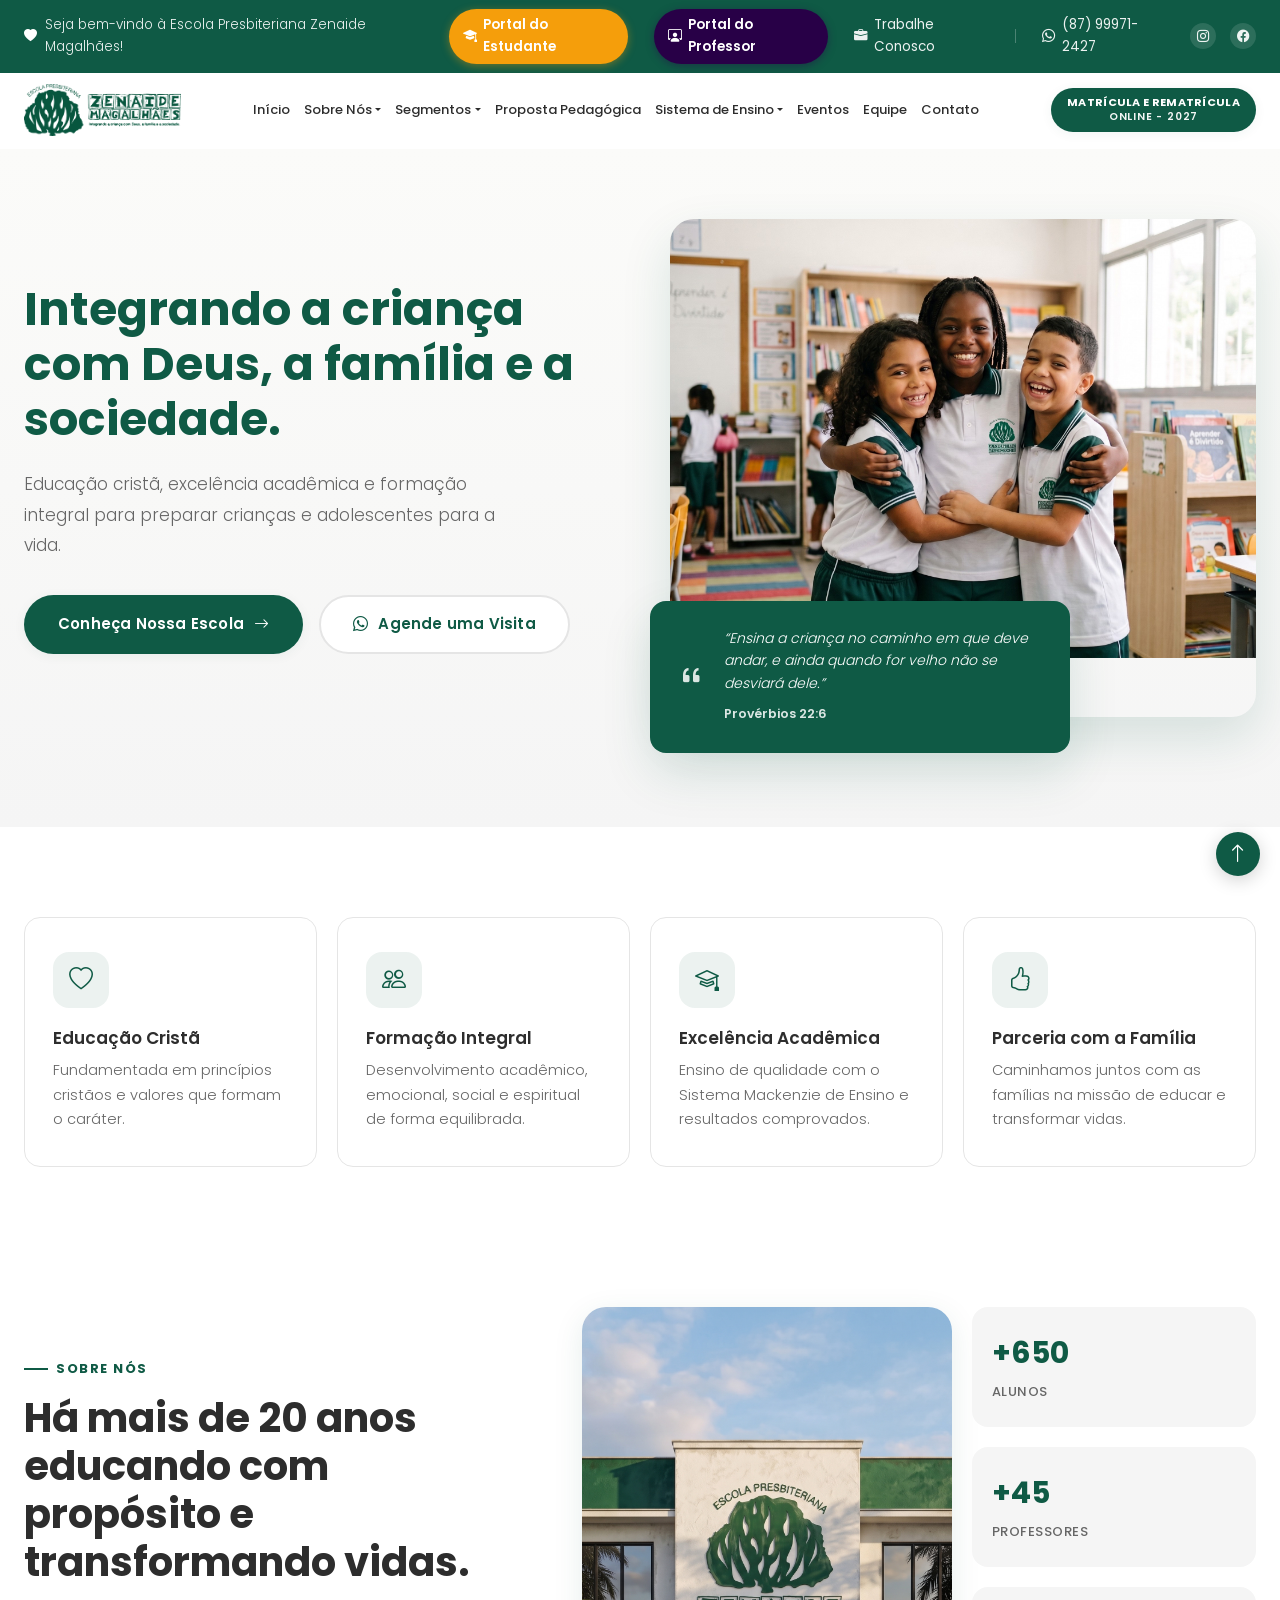
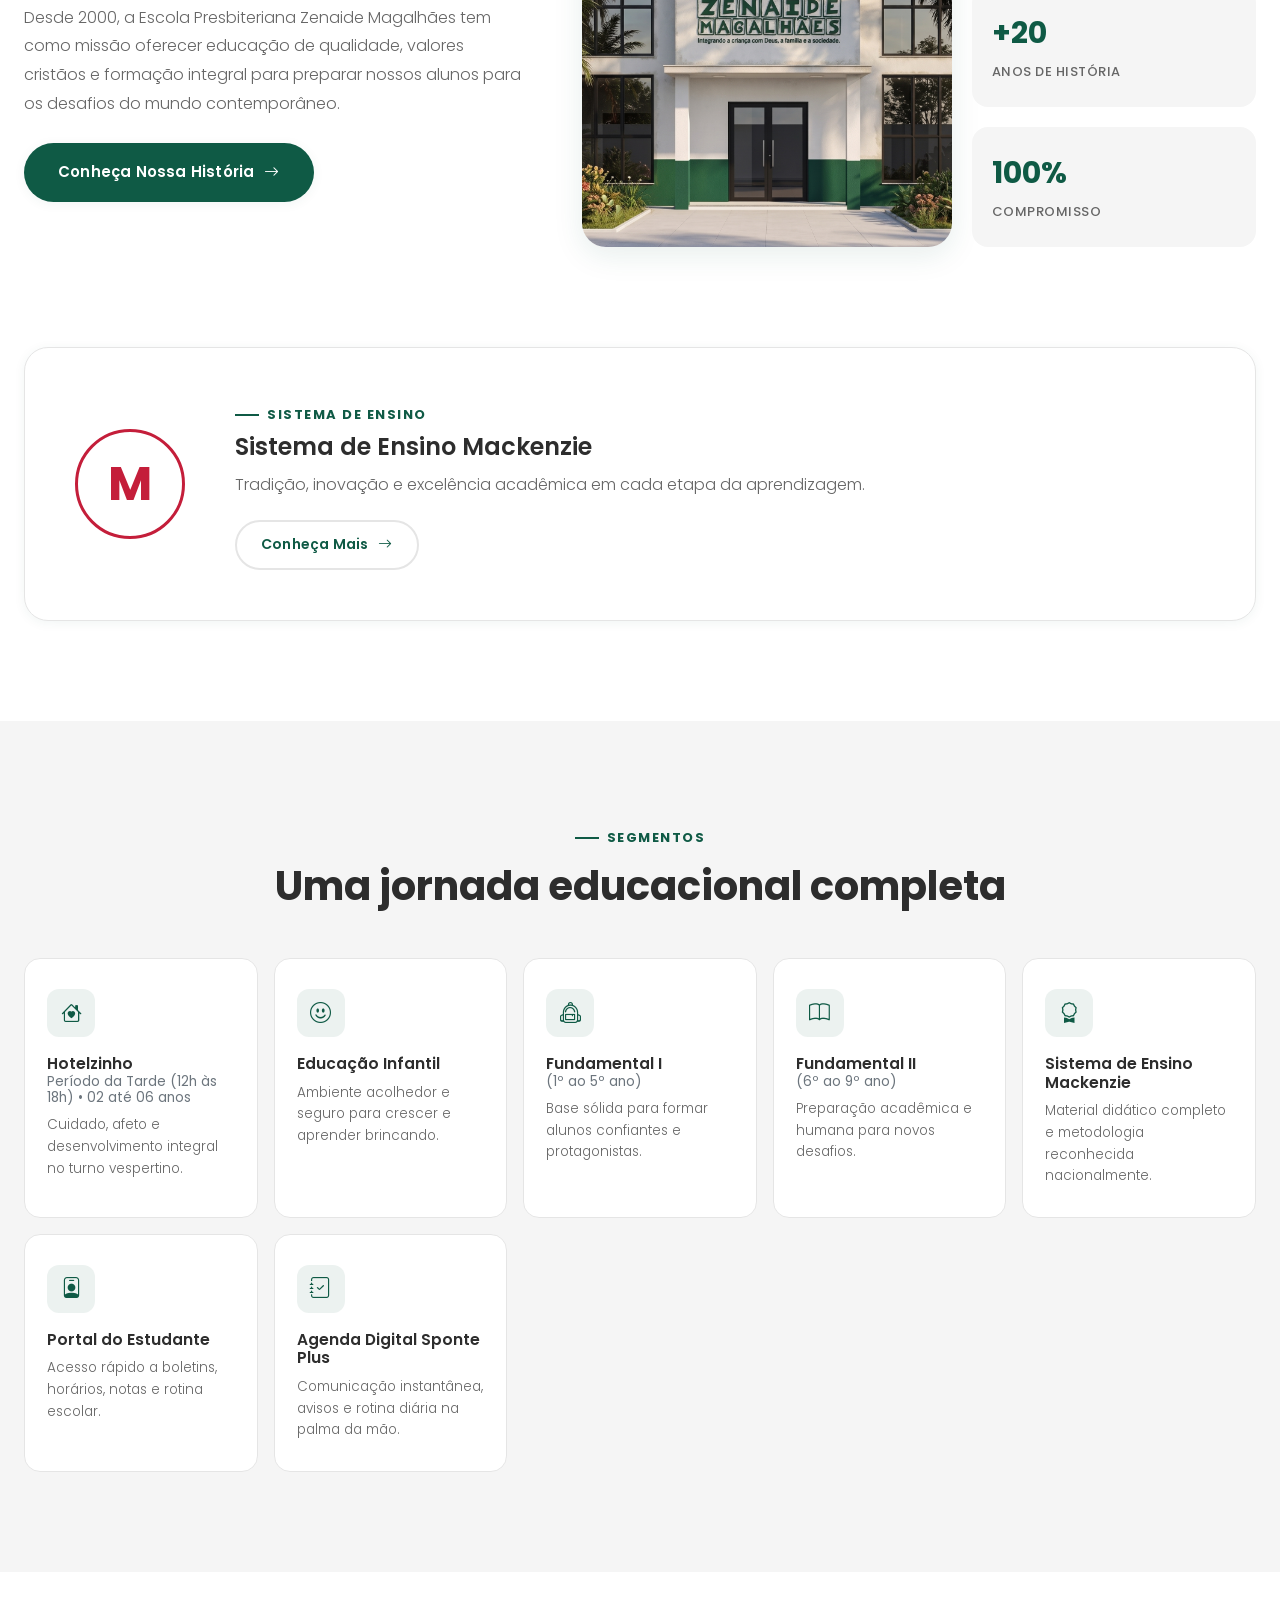
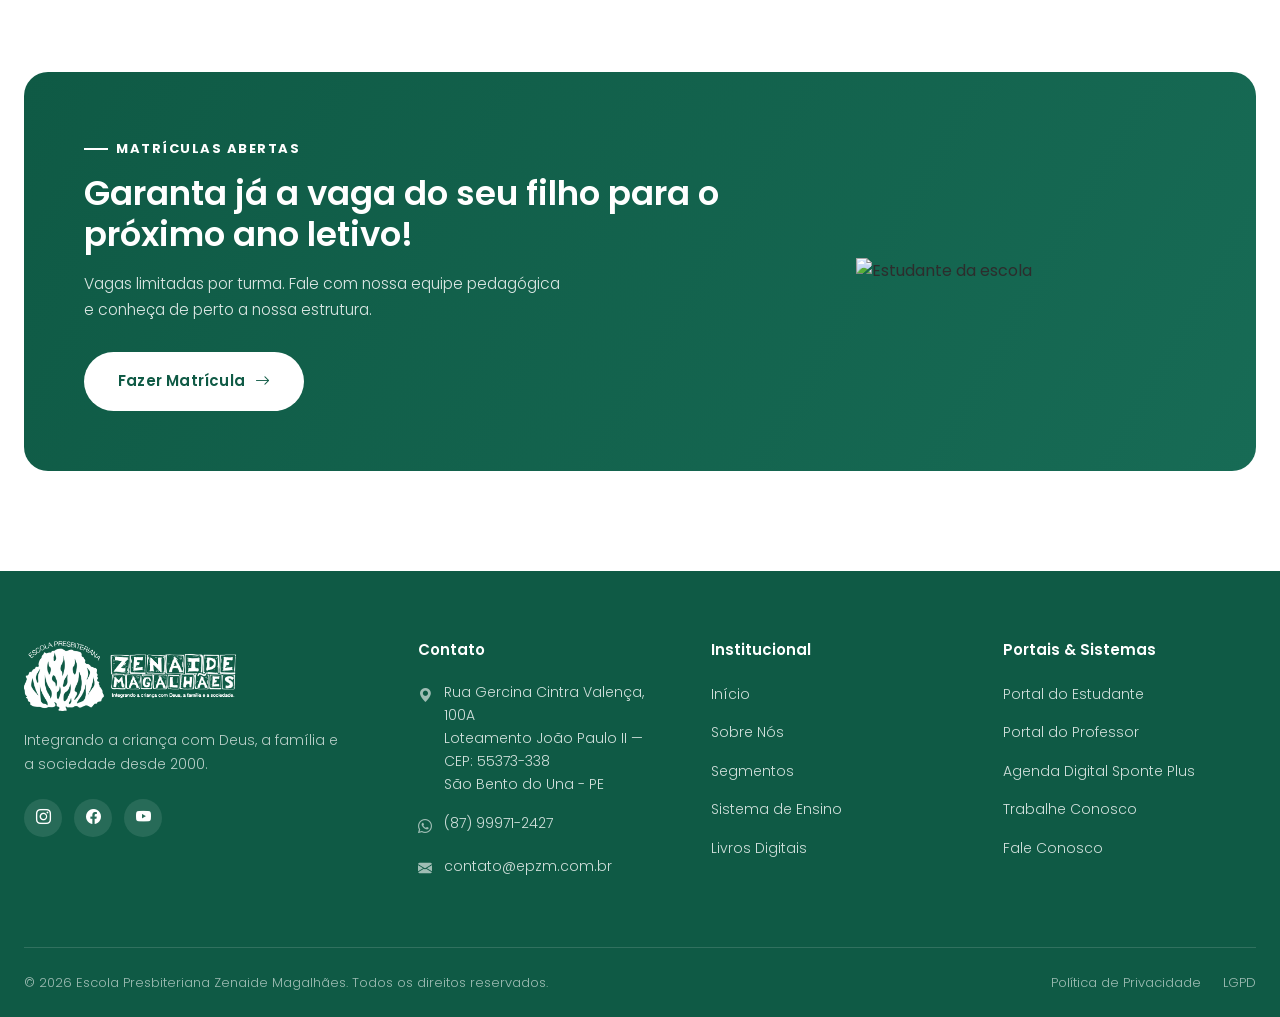
==== index.html @ bd41adfe "feat: implement base styles, responsive design, and core JavaScript functionality for the website" ====
<!DOCTYPE html>
<html lang="pt-BR">

<head>
  <meta charset="UTF-8">
  <meta name="viewport" content="width=device-width, initial-scale=1.0">
  <title>Escola Presbiteriana Zenaide Magalhães | Educação Cristã em São Bento do Una - PE</title>
  <meta name="description"
    content="Escola Presbiteriana Zenaide Magalhães — educação cristã, excelência acadêmica e formação integral para crianças e adolescentes em São Bento do Una, Pernambuco.">
  <meta name="keywords"
    content="escola presbiteriana, escola cristã, São Bento do Una - PE, educação infantil, ensino fundamental, sistema mackenzie">
  <meta name="author" content="Escola Presbiteriana Zenaide Magalhães">

  <!-- Open Graph -->
  <meta property="og:title" content="Escola Presbiteriana Zenaide Magalhães">
  <meta property="og:description" content="Integrando a criança com Deus, a família e a sociedade.">
  <meta property="og:type" content="website">

  <!-- Favicon -->
  <link rel="icon" type="image/png" href="assets/logo/icon-logo.png">

  <!-- Poppins (self-hosted, no external font CDN dependency) -->
  <link rel="stylesheet" href="css/fonts.css">

  <!-- Bootstrap 5 (self-hosted) -->
  <link href="assets/vendor/bootstrap/css/bootstrap.min.css" rel="stylesheet">

  <!-- Bootstrap Icons (self-hosted) -->
  <link rel="stylesheet" href="assets/vendor/bootstrap-icons/font/bootstrap-icons.min.css">

  <!-- AOS - Animate On Scroll (self-hosted) -->
  <link rel="stylesheet" href="assets/vendor/aos/aos.css">

  <!-- Custom CSS -->
  <link rel="stylesheet" href="css/style.css">
  <link rel="stylesheet" href="css/responsive.css">
</head>

<body>

  <!-- =========================================================
       HEADER (TOPBAR + NAVBAR FIXAS)
  ========================================================== -->
  <header class="site-header-sticky">
    <!-- TOPBAR -->
    <div class="topbar">
      <div class="container-custom">
        <div class="topbar-welcome d-none d-lg-flex">
          <i class="bi bi-heart-fill"></i>
          <span>Seja bem-vindo à Escola Presbiteriana Zenaide Magalhães!</span>
        </div>
        <div class="topbar-links">
          <a href="#" class="topbar-item btn-portal-estudante" title="Portal do Estudante"><i
              class="bi bi-mortarboard-fill"></i><span class="topbar-label">Portal do Estudante</span></a>
          <a href="https://www.sponteeducacional.net.br/Default.aspx" target="_blank" rel="noopener"
            class="topbar-item btn-portal-professor" title="Portal do Professor"><i
              class="bi bi-person-workspace"></i><span class="topbar-label">Portal do Professor</span></a>
          <a href="#" class="topbar-item" title="Trabalhe Conosco"><i class="bi bi-briefcase-fill"></i><span
              class="topbar-label">Trabalhe Conosco</span></a>
          <div class="topbar-divider d-none d-md-block"></div>
          <a href="tel:+558799712427" class="topbar-item topbar-phone" title="WhatsApp / Atendimento"><i
              class="bi bi-whatsapp"></i><span class="topbar-label">(87) 99971-2427</span></a>
          <div class="topbar-social">
            <a href="https://www.instagram.com/escolazenaidemagalhaes?igsh=MXUzbzU1NHZmdHBydw==" target="_blank"
              rel="noopener" aria-label="Instagram" title="Instagram"><i class="bi bi-instagram"></i></a>
            <a href="https://www.facebook.com/escolazenaidemagalhaes.sbu/" target="_blank" rel="noopener"
              aria-label="Facebook" title="Facebook"><i class="bi bi-facebook"></i></a>
          </div>
        </div>
      </div>
    </div>

    <!-- NAVBAR -->
    <nav class="main-navbar" id="mainNavbar">
      <div class="container-custom">

        <a href="#inicio" class="navbar-brand-custom">
          <img src="assets/logo/logo.png" alt="Logotipo Escola Presbiteriana Zenaide Magalhães">
        </a>

        <ul class="nav-menu d-none d-xl-flex list-unstyled mb-0">
          <li class="nav-item active"><a class="nav-link" href="#inicio">Início</a></li>
          <li class="nav-item dropdown">
            <a class="nav-link dropdown-toggle" data-bs-toggle="dropdown" aria-expanded="false">Sobre Nós</a>
            <ul class="dropdown-menu dropdown-menu-custom">
              <li><a class="dropdown-item" href="#a-escola">Nossa História</a></li>
              <li><a class="dropdown-item" href="#a-escola">Missão, Visão e Valores</a></li>
            </ul>
          </li>
          <li class="nav-item dropdown">
            <a class="nav-link dropdown-toggle" data-bs-toggle="dropdown" aria-expanded="false">Segmentos</a>
            <ul class="dropdown-menu dropdown-menu-custom">
              <li><a class="dropdown-item" href="#segmentos">Hotelzinho (2 até 6 anos)</a></li>
              <li><a class="dropdown-item" href="#segmentos">Educação Infantil</a></li>
              <li><a class="dropdown-item" href="#segmentos">Fundamental I (1º ao 5º ano)</a></li>
              <li><a class="dropdown-item" href="#segmentos">Fundamental II (6º ao 9º ano)</a></li>
            </ul>
          </li>
          <li class="nav-item"><a class="nav-link" href="#proposta">Proposta Pedagógica</a></li>
          <li class="nav-item dropdown">
            <a class="nav-link dropdown-toggle" data-bs-toggle="dropdown" aria-expanded="false">Sistema de Ensino</a>
            <ul class="dropdown-menu dropdown-menu-custom">
              <li><a class="dropdown-item" href="https://mackensina.mackenzie.br/login" target="_blank">Sistema de
                  Ensino Mackenzie</a>
              </li>
              <li><a class="dropdown-item" href="#">Livros Digitais</a></li>
            </ul>
          </li>
          <li class="nav-item"><a class="nav-link" href="#eventos">Eventos</a></li>
          <li class="nav-item"><a class="nav-link" href="#equipe">Equipe</a></li>
          <li class="nav-item"><a class="nav-link" href="#contato">Contato</a></li>
        </ul>

        <div class="d-flex align-items-center gap-3">
          <a href="#matriculas" class="btn-ez btn-ez-primary btn-header-matricula d-none d-xl-inline-flex">
            <span>MATRÍCULA E REMATRÍCULA<br><small class="btn-subtext">ONLINE - 2027</small></span>
          </a>
          <button class="navbar-toggler-custom d-xl-none" type="button" data-bs-toggle="offcanvas"
            data-bs-target="#mobileMenu" aria-controls="mobileMenu" aria-label="Abrir menu">
            <i class="bi bi-list"></i>
          </button>
        </div>

      </div>
    </nav>
  </header>

  <!-- Mobile Offcanvas Menu -->
  <div class="offcanvas offcanvas-end mobile-offcanvas" tabindex="-1" id="mobileMenu" aria-labelledby="mobileMenuLabel">
    <div class="offcanvas-header border-bottom">
      <a href="#inicio" class="d-flex align-items-center gap-2 text-decoration-none">
        <img src="assets/logo/logo.png" alt="Escola Presbiteriana Zenaide Magalhães" class="offcanvas-logo">
      </a>
      <button type="button" class="btn-close text-reset" data-bs-dismiss="offcanvas" aria-label="Fechar"></button>
    </div>
    <div class="offcanvas-body d-flex flex-column justify-content-between">
      <ul class="mobile-nav-list list-unstyled mb-3">
        <li><a class="mobile-nav-link active" href="#inicio"><i class="bi bi-house-door me-2"></i>Início</a></li>

        <!-- Collapsible Sobre Nós -->
        <li class="mobile-nav-item">
          <a class="mobile-nav-link d-flex justify-content-between align-items-center" data-bs-toggle="collapse"
            href="#collapseSobreNos" role="button" aria-expanded="false" aria-controls="collapseSobreNos">
            <span><i class="bi bi-building me-2"></i>Sobre Nós</span>
            <i class="bi bi-chevron-down collapse-icon"></i>
          </a>
          <div class="collapse mobile-submenu" id="collapseSobreNos">
            <ul class="list-unstyled ps-3 py-2">
              <li><a class="mobile-sub-link" href="#a-escola"><i class="bi bi-clock-history me-2"></i>Nossa História</a>
              </li>
              <li><a class="mobile-sub-link" href="#a-escola"><i class="bi bi-compass me-2"></i>Missão, Visão e
                  Valores</a></li>
            </ul>
          </div>
        </li>

        <!-- Collapsible Segmentos -->
        <li class="mobile-nav-item">
          <a class="mobile-nav-link d-flex justify-content-between align-items-center" data-bs-toggle="collapse"
            href="#collapseSegmentos" role="button" aria-expanded="false" aria-controls="collapseSegmentos">
            <span><i class="bi bi-grid me-2"></i>Segmentos</span>
            <i class="bi bi-chevron-down collapse-icon"></i>
          </a>
          <div class="collapse mobile-submenu" id="collapseSegmentos">
            <ul class="list-unstyled ps-3 py-2">
              <li><a class="mobile-sub-link" href="#segmentos"><i class="bi bi-house-heart me-2"></i>Hotelzinho (2 até 6
                  anos)</a></li>
              <li><a class="mobile-sub-link" href="#segmentos"><i class="bi bi-emoji-smile me-2"></i>Educação
                  Infantil</a></li>
              <li><a class="mobile-sub-link" href="#segmentos"><i class="bi bi-backpack2 me-2"></i>Fundamental I (1º ao
                  5º ano)</a></li>
              <li><a class="mobile-sub-link" href="#segmentos"><i class="bi bi-book me-2"></i>Fundamental II (6º ao 9º
                  ano)</a></li>
            </ul>
          </div>
        </li>

        <li><a class="mobile-nav-link" href="#proposta"><i class="bi bi-lightbulb me-2"></i>Proposta Pedagógica</a></li>

        <!-- Collapsible Sistema de Ensino -->
        <li class="mobile-nav-item">
          <a class="mobile-nav-link d-flex justify-content-between align-items-center" data-bs-toggle="collapse"
            href="#collapseSistemaEnsino" role="button" aria-expanded="false" aria-controls="collapseSistemaEnsino">
            <span><i class="bi bi-journal-bookmark me-2"></i>Sistema de Ensino</span>
            <i class="bi bi-chevron-down collapse-icon"></i>
          </a>
          <div class="collapse mobile-submenu" id="collapseSistemaEnsino">
            <ul class="list-unstyled ps-3 py-2">
              <li><a class="mobile-sub-link" href="https://mackensina.mackenzie.br/login"><i
                    class="bi bi-award me-2"></i>Sistema de Ensino Mackenzie</a></li>
              <li><a class="mobile-sub-link" href="#" target="_blank" rel="noopener"><i
                    class="bi bi-book-half me-2"></i>Livros Digitais</a></li>
            </ul>
          </div>
        </li>

        <li><a class="mobile-nav-link" href="#eventos"><i class="bi bi-calendar-event me-2"></i>Eventos</a></li>
        <li><a class="mobile-nav-link" href="#equipe"><i class="bi bi-people me-2"></i>Equipe</a></li>
        <li><a class="mobile-nav-link" href="#contato"><i class="bi bi-envelope me-2"></i>Contato</a></li>
      </ul>

      <div class="mobile-offcanvas-footer pt-3 border-top">
        <!-- Padronização das Redes Sociais no Sidebar -->
        <div class="mobile-social-bar mb-3">
          <span class="mobile-social-title">Siga-nos:</span>
          <div class="mobile-social-links">
            <a href="https://wa.me/5587999712427" target="_blank" rel="noopener" aria-label="WhatsApp"
              class="mobile-social-icon icon-wa" title="WhatsApp">
              <i class="bi bi-whatsapp"></i>
            </a>
            <a href="https://www.instagram.com/escolazenaidemagalhaes?igsh=MXUzbzU1NHZmdHBydw==" target="_blank"
              rel="noopener" aria-label="Instagram" class="mobile-social-icon icon-ig" title="Instagram">
              <i class="bi bi-instagram"></i>
            </a>
            <a href="https://www.facebook.com/escolazenaidemagalhaes.sbu/" target="_blank" rel="noopener"
              aria-label="Facebook" class="mobile-social-icon icon-fb" title="Facebook">
              <i class="bi bi-facebook"></i>
            </a>
            <a href="#" target="_blank" rel="noopener" aria-label="YouTube" class="mobile-social-icon icon-yt"
              title="YouTube">
              <i class="bi bi-youtube"></i>
            </a>
          </div>
        </div>

        <div class="mobile-quick-actions mb-3">
          <a href="https://wa.me/5587999712427" target="_blank" rel="noopener" class="mobile-action-btn btn-wa">
            <i class="bi bi-whatsapp"></i> WhatsApp
          </a>
          <a href="tel:+5587999712427" class="mobile-action-btn btn-tel">
            <i class="bi bi-telephone"></i> Ligar
          </a>
        </div>
        <a href="#matriculas" class="btn-ez btn-ez-primary w-100 btn-mobile-matricula">
          <span>MATRÍCULA E REMATRÍCULA<br><small class="btn-subtext">ONLINE - 2027</small></span>
        </a>
      </div>
    </div>
  </div>

  <main>
    <!-- =========================================================
         HERO
    ========================================================== -->
    <section class="hero" id="inicio">
      <div class="container-custom">
        <div class="hero-row">

          <div class="hero-col-text" data-aos="fade-right">
            <h1 class="hero-title">Integrando a criança com Deus, a família e a sociedade.</h1>
            <p class="hero-text">Educação cristã, excelência acadêmica e formação integral para preparar crianças e
              adolescentes para a vida.</p>
            <div class="hero-buttons">
              <a href="#a-escola" class="btn-ez btn-ez-primary">
                Conheça Nossa Escola <i class="bi bi-arrow-right"></i>
              </a>
              <a href="https://wa.me/558799712427" target="_blank" rel="noopener" class="btn-ez btn-ez-outline">
                <i class="bi bi-whatsapp"></i> Agende uma Visita
              </a>
            </div>
          </div>

          <div class="hero-visual" data-aos="fade-left">
            <div class="hero-visual-frame">
              <!-- Illustrative placeholder graphic (royalty-free style) representing students -->
              <img src="assets/img/hero-alunos.jpeg" alt="Alunos sorrindo em sala de aula" loading="lazy">
            </div>
            <div class="hero-quote-card" data-aos="fade-up" data-aos-delay="150">
              <i class="bi bi-quote"></i>
              <div>
                <blockquote>&ldquo;Ensina a criança no caminho em que deve andar, e ainda quando for velho não se
                  desviará dele.&rdquo;</blockquote>
                <cite>Provérbios 22:6</cite>
              </div>
            </div>
          </div>

        </div>
      </div>
    </section>

    <!-- =========================================================
         DIFERENCIAIS
    ========================================================== -->
    <section class="diferenciais">
      <div class="container-custom">
        <div class="diferenciais-grid">

          <div class="diferencial-card" data-aos="fade-up" data-aos-delay="0">
            <div class="diferencial-icon"><i class="bi bi-heart"></i></div>
            <h3>Educação Cristã</h3>
            <p>Fundamentada em princípios cristãos e valores que formam o caráter.</p>
          </div>

          <div class="diferencial-card" data-aos="fade-up" data-aos-delay="100">
            <div class="diferencial-icon"><i class="bi bi-people"></i></div>
            <h3>Formação Integral</h3>
            <p>Desenvolvimento acadêmico, emocional, social e espiritual de forma equilibrada.</p>
          </div>

          <div class="diferencial-card" data-aos="fade-up" data-aos-delay="200">
            <div class="diferencial-icon"><i class="bi bi-mortarboard"></i></div>
            <h3>Excelência Acadêmica</h3>
            <p>Ensino de qualidade com o Sistema Mackenzie de Ensino e resultados comprovados.</p>
          </div>

          <div class="diferencial-card" data-aos="fade-up" data-aos-delay="300">
            <div class="diferencial-icon"><i class="bi bi-hand-thumbs-up"></i></div>
            <h3>Parceria com a Família</h3>
            <p>Caminhamos juntos com as famílias na missão de educar e transformar vidas.</p>
          </div>

        </div>
      </div>
    </section>

    <!-- =========================================================
         QUEM SOMOS
    ========================================================== -->
    <section class="quem-somos" id="a-escola">
      <div class="container-custom">
        <div class="quem-somos-row">

          <div class="quem-somos-text" data-aos="fade-right">
            <span class="eyebrow">Sobre Nós</span>
            <h2 class="section-title">Há mais de 20 anos educando com propósito e transformando vidas.</h2>
            <p class="section-text mb-4">Desde 2000, a Escola Presbiteriana Zenaide Magalhães tem como missão oferecer
              educação de qualidade, valores cristãos e formação integral para preparar nossos alunos para os desafios
              do mundo contemporâneo.</p>
            <a href="#" class="btn-ez btn-ez-primary">Conheça Nossa História <i class="bi bi-arrow-right"></i></a>
          </div>

          <div class="quem-somos-visual" data-aos="fade-left">
            <div class="quem-somos-image">
              <img src="assets/img/fachada-escola.jpeg" alt="Fachada da Escola Presbiteriana Zenaide Magalhães"
                loading="lazy" style="width:100%;height:100%;object-fit:cover;">
            </div>

            <div class="stats-stack">
              <div class="stat-card" data-aos="zoom-in" data-aos-delay="0">
                <span class="stat-number">+650</span>
                <span class="stat-label">Alunos</span>
              </div>
              <div class="stat-card" data-aos="zoom-in" data-aos-delay="100">
                <span class="stat-number">+45</span>
                <span class="stat-label">Professores</span>
              </div>
              <div class="stat-card" data-aos="zoom-in" data-aos-delay="200">
                <span class="stat-number">+20</span>
                <span class="stat-label">Anos de História</span>
              </div>
              <div class="stat-card" data-aos="zoom-in" data-aos-delay="300">
                <span class="stat-number">100%</span>
                <span class="stat-label">Compromisso</span>
              </div>
            </div>
          </div>

        </div>
      </div>
    </section>

    <!-- =========================================================
         SISTEMA MACKENZIE
    ========================================================== -->
    <section class="mackenzie" id="mackenzie">
      <div class="container-custom">
        <div class="mackenzie-card" data-aos="fade-up">
          <div class="mackenzie-logo">M</div>
          <div class="mackenzie-content">
            <span class="eyebrow">Sistema de Ensino</span>
            <h3>Sistema de Ensino Mackenzie</h3>
            <p>Tradição, inovação e excelência acadêmica em cada etapa da aprendizagem.</p>
            <a href="https://mackensina.mackenzie.br/login" target="_blank" rel="noopener"
              class="btn-ez btn-ez-outline btn-ez-sm">Conheça Mais <i class="bi bi-arrow-right"></i></a>
          </div>
        </div>
      </div>
    </section>

    <!-- =========================================================
         SEGMENTOS
    ========================================================== -->
    <section class="segmentos" id="segmentos">
      <div class="container-custom">
        <div class="text-center mb-5" data-aos="fade-up">
          <span class="eyebrow justify-content-center">Segmentos</span>
          <h2 class="section-title">Uma jornada educacional completa</h2>
        </div>

        <div class="segmentos-grid">
          <div class="segmento-card" data-aos="fade-up" data-aos-delay="0">
            <div class="segmento-icon"><i class="bi bi-house-heart"></i></div>
            <h4>Hotelzinho <small class="d-block text-secondary fw-normal">Período da Tarde (12h às 18h) • 02 até 06
                anos</small></h4>
            <p>Cuidado, afeto e desenvolvimento integral no turno vespertino.</p>
          </div>
          <div class="segmento-card" data-aos="fade-up" data-aos-delay="80">
            <div class="segmento-icon"><i class="bi bi-emoji-smile"></i></div>
            <h4>Educação Infantil</h4>
            <p>Ambiente acolhedor e seguro para crescer e aprender brincando.</p>
          </div>
          <div class="segmento-card" data-aos="fade-up" data-aos-delay="160">
            <div class="segmento-icon"><i class="bi bi-backpack2"></i></div>
            <h4>Fundamental I <small class="d-block text-secondary fw-normal">(1º ao 5º ano)</small></h4>
            <p>Base sólida para formar alunos confiantes e protagonistas.</p>
          </div>
          <div class="segmento-card" data-aos="fade-up" data-aos-delay="240">
            <div class="segmento-icon"><i class="bi bi-book"></i></div>
            <h4>Fundamental II <small class="d-block text-secondary fw-normal">(6º ao 9º ano)</small></h4>
            <p>Preparação acadêmica e humana para novos desafios.</p>
          </div>
          <div class="segmento-card" data-aos="fade-up" data-aos-delay="320">
            <div class="segmento-icon"><i class="bi bi-award"></i></div>
            <h4>Sistema de Ensino Mackenzie</h4>
            <p>Material didático completo e metodologia reconhecida nacionalmente.</p>
          </div>
          <div class="segmento-card" data-aos="fade-up" data-aos-delay="400">
            <div class="segmento-icon"><i class="bi bi-person-badge"></i></div>
            <h4>Portal do Estudante</h4>
            <p>Acesso rápido a boletins, horários, notas e rotina escolar.</p>
          </div>
          <div class="segmento-card" data-aos="fade-up" data-aos-delay="480">
            <div class="segmento-icon"><i class="bi bi-journal-check"></i></div>
            <h4>Agenda Digital Sponte Plus</h4>
            <p>Comunicação instantânea, avisos e rotina diária na palma da mão.</p>
          </div>
        </div>
      </div>
    </section>

    <!-- =========================================================
         CTA FINAL
    ========================================================== -->
    <section class="cta-final" id="matriculas">
      <div class="container-custom">
        <div class="cta-card" data-aos="zoom-in">
          <div class="cta-content">
            <span class="eyebrow">Matrículas Abertas</span>
            <h2>Garanta já a vaga do seu filho para o próximo ano letivo!</h2>
            <p>Vagas limitadas por turma. Fale com nossa equipe pedagógica e conheça de perto a nossa estrutura.</p>
            <a href="#contato" class="btn-ez btn-ez-light">Fazer Matrícula <i class="bi bi-arrow-right"></i></a>
          </div>
          <div class="cta-visual">
            <img src="assets/img/estudante-cta.png" alt="Estudante da escola" loading="lazy">
          </div>
        </div>
      </div>
    </section>
  </main>

  <!-- =========================================================
       FOOTER
  ========================================================== -->
  <footer class="footer" id="contato">
    <div class="container-custom">
      <div class="footer-grid">

        <div class="footer-col">
          <div class="footer-brand">
            <img src="assets/logo/logo.png" alt="Logotipo Escola Presbiteriana Zenaide Magalhães">
          </div>
          <p class="footer-desc">Integrando a criança com Deus, a família e a sociedade desde 2000.</p>
          <div class="footer-social">
            <a href="https://www.instagram.com/escolazenaidemagalhaes?igsh=MXUzbzU1NHZmdHBydw==" target="_blank"
              rel="noopener" aria-label="Instagram"><i class="bi bi-instagram"></i></a>
            <a href="https://www.facebook.com/escolazenaidemagalhaes.sbu/" target="_blank" rel="noopener"
              aria-label="Facebook"><i class="bi bi-facebook"></i></a>
            <a href="#" aria-label="YouTube"><i class="bi bi-youtube"></i></a>
          </div>
        </div>

        <div class="footer-col">
          <h5>Contato</h5>
          <div class="footer-contact-item">
            <i class="bi bi-geo-alt-fill"></i>
            <span><a
                href="https://maps.google.com/?q=Rua+Gercina+Cintra+Valen%C3%A7a+100A+Loteamento+Jo%C3%A3o+Paulo+II+S%C3%A3o+Bento+do+Una+PE+55373-338"
                target="_blank" rel="noopener">Rua Gercina Cintra Valença, 100A<br>Loteamento João Paulo II — CEP:
                55373-338<br>São Bento do Una - PE</a></span>
          </div>
          <div class="footer-contact-item">
            <i class="bi bi-whatsapp"></i>
            <span><a href="https://wa.me/5587999712427" target="_blank" rel="noopener">(87) 99971-2427</a></span>
          </div>
          <div class="footer-contact-item">
            <i class="bi bi-envelope-fill"></i>
            <span><a href="mailto:contato@epzm.com.br">contato@epzm.com.br</a></span>
          </div>
        </div>

        <div class="footer-col">
          <h5>Institucional</h5>
          <ul class="list-unstyled footer-links">
            <li><a href="#inicio">Início</a></li>
            <li><a href="#a-escola">Sobre Nós</a></li>
            <li><a href="#segmentos">Segmentos</a></li>
            <li><a href="https://mackensina.mackenzie.br/login">Sistema de Ensino</a></li>
            <li><a href="#" target="_blank" rel="noopener">Livros Digitais</a></li>
          </ul>
        </div>

        <div class="footer-col">
          <h5>Portais & Sistemas</h5>
          <ul class="list-unstyled footer-links">
            <li><a href="#">Portal do Estudante</a></li>
            <li><a href="https://www.sponteeducacional.net.br/Default.aspx" target="_blank" rel="noopener">Portal do
                Professor</a></li>
            <li><a href="#">Agenda Digital Sponte Plus</a></li>
            <li><a href="#">Trabalhe Conosco</a></li>
            <li><a href="#contato">Fale Conosco</a></li>
          </ul>
        </div>

      </div>

      <div class="footer-bottom">
        <span>&copy; <span id="currentYear">2026</span> Escola Presbiteriana Zenaide Magalhães. Todos os direitos
          reservados.</span>
        <div class="footer-bottom-links">
          <a href="#">Política de Privacidade</a>
          <a href="#">LGPD</a>
        </div>
      </div>
    </div>
  </footer>

  <!-- Botões Flutuantes (WhatsApp e Voltar ao Topo) -->
  <div class="floating-buttons-wrapper">
    <button type="button" id="backToTopBtn" class="btn-floating btn-back-to-top" aria-label="Voltar ao topo">
      <i class="bi bi-arrow-up"></i>
    </button>
  </div>

  <!-- Bootstrap Bundle (includes Popper) -->
  <script src="assets/vendor/bootstrap/js/bootstrap.bundle.min.js"></script>

  <!-- AOS -->
  <script src="assets/vendor/aos/aos.js"></script>

  <!-- Custom JS -->
  <script src="js/script.js"></script>
</body>

</html>
---- css/fonts.css ----
/* Self-hosted Poppins — avoids dependency on Google Fonts CDN */

@font-face {
  font-family: 'Poppins';
  font-style: normal;
  font-weight: 300;
  font-display: swap;
  src: url('../assets/vendor/fonts/poppins/poppins-latin-300-normal.woff2') format('woff2'),
       url('../assets/vendor/fonts/poppins/poppins-latin-300-normal.woff') format('woff');
}

@font-face {
  font-family: 'Poppins';
  font-style: normal;
  font-weight: 400;
  font-display: swap;
  src: url('../assets/vendor/fonts/poppins/poppins-latin-400-normal.woff2') format('woff2'),
       url('../assets/vendor/fonts/poppins/poppins-latin-400-normal.woff') format('woff');
}

@font-face {
  font-family: 'Poppins';
  font-style: normal;
  font-weight: 500;
  font-display: swap;
  src: url('../assets/vendor/fonts/poppins/poppins-latin-500-normal.woff2') format('woff2'),
       url('../assets/vendor/fonts/poppins/poppins-latin-500-normal.woff') format('woff');
}

@font-face {
  font-family: 'Poppins';
  font-style: normal;
  font-weight: 600;
  font-display: swap;
  src: url('../assets/vendor/fonts/poppins/poppins-latin-600-normal.woff2') format('woff2'),
       url('../assets/vendor/fonts/poppins/poppins-latin-600-normal.woff') format('woff');
}

@font-face {
  font-family: 'Poppins';
  font-style: normal;
  font-weight: 700;
  font-display: swap;
  src: url('../assets/vendor/fonts/poppins/poppins-latin-700-normal.woff2') format('woff2'),
       url('../assets/vendor/fonts/poppins/poppins-latin-700-normal.woff') format('woff');
}
---- css/style.css ----
/* ==========================================================================
   Escola Presbiteriana Zenaide Magalhães — Stylesheet
   ========================================================================== */

:root {
  --color-primary: #0F5A45;
  --color-secondary: #176B55;
  --color-white: #FFFFFF;
  --color-light: #F5F5F5;
  --color-text: #2D2D2D;
  --color-text-secondary: #666666;
  --color-border: #E5E5E5;

  --color-primary-rgb: 15, 90, 69;

  --font-heading: 'Poppins', sans-serif;
  --font-body: 'Poppins', sans-serif;

  --container-max: 1320px;

  --radius-sm: 8px;
  --radius-md: 16px;
  --radius-lg: 24px;

  --shadow-sm: 0 2px 12px rgba(15, 90, 69, 0.06);
  --shadow-md: 0 8px 30px rgba(15, 90, 69, 0.10);
  --shadow-lg: 0 20px 50px rgba(15, 90, 69, 0.14);

  --transition-base: all 0.3s cubic-bezier(0.4, 0, 0.2, 1);

  --navbar-height: 92px;
  --navbar-height-scrolled: 68px;
}

/* ==========================================================================
   Base
   ========================================================================== */

* {
  box-sizing: border-box;
}

html {
  scroll-behavior: smooth;
  overflow-x: clip;
  width: 100%;
}

body {
  font-family: var(--font-body);
  color: var(--color-text);
  font-weight: 400;
  line-height: 1.65;
  background-color: var(--color-white);
  overflow-x: clip;
  width: 100%;
  position: relative;
}

h1, h2, h3, h4, h5, h6 {
  font-family: var(--font-heading);
  color: var(--color-text);
  font-weight: 600;
  line-height: 1.2;
  margin: 0;
}

p {
  margin: 0;
}

a {
  text-decoration: none;
  color: inherit;
  transition: var(--transition-base);
}

img {
  max-width: 100%;
  display: block;
}

.container-custom {
  width: 100%;
  max-width: var(--container-max);
  margin: 0 auto;
  padding: 0 24px;
}

section {
  position: relative;
}

.section-padding {
  padding: 100px 0;
}

.eyebrow {
  display: inline-flex;
  align-items: center;
  gap: 8px;
  font-size: 13px;
  font-weight: 700;
  letter-spacing: 1.5px;
  text-transform: uppercase;
  color: var(--color-primary);
  margin-bottom: 14px;
}

.eyebrow::before {
  content: '';
  width: 24px;
  height: 2px;
  background: var(--color-primary);
  display: inline-block;
}

.section-title {
  font-size: clamp(28px, 3.2vw, 40px);
  font-weight: 700;
  color: var(--color-text);
  margin-bottom: 18px;
}

.section-text {
  color: var(--color-text-secondary);
  font-size: 16px;
  font-weight: 300;
  line-height: 1.8;
}

/* ==========================================================================
   Buttons
   ========================================================================== */

.btn-ez {
  display: inline-flex;
  align-items: center;
  justify-content: center;
  gap: 10px;
  padding: 15px 32px;
  border-radius: 50px;
  font-weight: 600;
  font-size: 15px;
  letter-spacing: 0.2px;
  border: 2px solid transparent;
  transition: var(--transition-base);
  white-space: nowrap;
  cursor: pointer;
}

.btn-ez-primary {
  background: var(--color-primary);
  color: var(--color-white);
  box-shadow: var(--shadow-sm);
}

.btn-ez-primary:hover {
  background: var(--color-secondary);
  color: var(--color-white);
  transform: translateY(-3px);
  box-shadow: var(--shadow-md);
}

.btn-ez-outline {
  background: var(--color-white);
  color: var(--color-primary);
  border-color: var(--color-border);
}

.btn-ez-outline:hover {
  border-color: var(--color-primary);
  background: var(--color-primary);
  color: var(--color-white);
  transform: translateY(-3px);
  box-shadow: var(--shadow-md);
}

.btn-ez-sm {
  padding: 11px 24px;
  font-size: 14px;
}

/* Botão Destaque Responsivo MATRÍCULA E REMATRÍCULA ONLINE - 2027 */
.btn-header-matricula,
.btn-mobile-matricula {
  white-space: normal !important;
  text-align: center;
  line-height: 1.25;
  font-weight: 700;
  border-radius: 50px;
  word-wrap: break-word;
}

.btn-header-matricula {
  font-size: 11.5px;
  padding: 8px 18px;
  max-width: 240px;
  letter-spacing: 0.3px;
}

.btn-header-matricula .btn-subtext,
.btn-mobile-matricula .btn-subtext {
  font-size: 10.5px;
  font-weight: 600;
  opacity: 0.95;
  letter-spacing: 0.8px;
  display: inline-block;
}

.btn-mobile-matricula {
  font-size: 12.5px;
  padding: 10px 16px;
  width: 100%;
}

.btn-ez-light {
  background: var(--color-white);
  color: var(--color-primary);
}

.btn-ez-light:hover {
  background: var(--color-light);
  transform: translateY(-3px);
}

/* ==========================================================================
   Topbar
   ========================================================================== */

.topbar {
  background: var(--color-primary);
  color: rgba(255, 255, 255, 0.92);
  font-size: 13.5px;
  font-weight: 300;
  padding: 9px 0;
}

.topbar .container-custom {
  display: flex;
  align-items: center;
  justify-content: space-between;
  gap: 20px;
}

.topbar-welcome {
  display: flex;
  align-items: center;
  gap: 8px;
}

.topbar-welcome i {
  color: #ffffff;
  font-size: 13px;
}

.topbar-links {
  display: flex;
  align-items: center;
  gap: 26px;
}

.topbar-links a {
  display: flex;
  align-items: center;
  gap: 6px;
  color: rgba(255, 255, 255, 0.92);
  font-weight: 400;
}

.topbar-links a:hover {
  color: #ffffff;
  opacity: 0.85;
}

/* Botão Destaque Portal do Estudante (Amarelo Dourado Harmonioso #F59E0B com texto branco) */
.topbar-links a.btn-portal-estudante {
  background: #F59E0B;
  color: #FFFFFF !important;
  font-weight: 600;
  padding: 5px 14px;
  border-radius: 50px;
  box-shadow: 0 2px 8px rgba(245, 158, 11, 0.4);
  transition: var(--transition-base);
}

.topbar-links a.btn-portal-estudante i {
  color: #FFFFFF;
  font-size: 14px;
}

.topbar-links a.btn-portal-estudante:hover {
  background: #d97706;
  color: #FFFFFF !important;
  opacity: 1;
  transform: translateY(-2px);
  box-shadow: 0 4px 14px rgba(245, 158, 11, 0.55);
}

/* Botão Destaque Portal do Professor (Roxo #280047 com texto branco) */
.topbar-links a.btn-portal-professor {
  background: #280047;
  color: #FFFFFF !important;
  font-weight: 600;
  padding: 5px 14px;
  border-radius: 50px;
  box-shadow: 0 2px 8px rgba(40, 0, 71, 0.4);
  transition: var(--transition-base);
}

.topbar-links a.btn-portal-professor i {
  color: #FFFFFF;
  font-size: 14px;
}

.topbar-links a.btn-portal-professor:hover {
  background: #3c006b;
  color: #FFFFFF !important;
  opacity: 1;
  transform: translateY(-2px);
  box-shadow: 0 4px 14px rgba(40, 0, 71, 0.55);
}

.topbar-divider {
  width: 1px;
  height: 14px;
  background: rgba(255, 255, 255, 0.25);
}

.topbar-social {
  display: flex;
  align-items: center;
  gap: 14px;
}

.topbar-social a {
  width: 26px;
  height: 26px;
  border-radius: 50%;
  background: rgba(255, 255, 255, 0.12);
  display: flex;
  align-items: center;
  justify-content: center;
  font-size: 12.5px;
}

.topbar-social a:hover {
  background: rgba(255, 255, 255, 0.25);
}

/* ==========================================================================
   Navbar
   ========================================================================== */

header,
.site-header-sticky {
  position: sticky;
  top: 0;
  z-index: 1050;
  width: 100%;
}

.main-navbar {
  background: var(--color-white);
  padding: 0;
  height: 76px;
  display: flex;
  align-items: center;
  width: 100%;
  transition: var(--transition-base);
  border-bottom: 1px solid transparent;
}

.main-navbar.is-scrolled {
  height: 76px;
  box-shadow: var(--shadow-md);
  background: rgba(255, 255, 255, 0.96);
  backdrop-filter: blur(14px);
  -webkit-backdrop-filter: blur(14px);
  border-bottom-color: var(--color-border);
}

.main-navbar .container-custom {
  display: flex;
  align-items: center;
  justify-content: space-between;
  gap: 24px;
}

.navbar-brand-custom {
  display: flex;
  align-items: center;
  gap: 12px;
  flex-shrink: 0;
}

.navbar-brand-custom img {
  height: 52px;
  width: auto;
  transition: var(--transition-base);
}

.main-navbar.is-scrolled .navbar-brand-custom img {
  height: 52px;
}

.brand-text {
  display: flex;
  flex-direction: column;
  line-height: 1.15;
}

.brand-text .brand-top {
  font-size: 10.5px;
  font-weight: 500;
  letter-spacing: 1.4px;
  color: var(--color-text-secondary);
  text-transform: uppercase;
}

.brand-text .brand-main {
  font-size: 17px;
  font-weight: 700;
  color: var(--color-primary);
  letter-spacing: 0.3px;
}

.nav-menu {
  display: flex;
  align-items: center;
  gap: 0;
  flex-shrink: 1;
  flex-wrap: nowrap;
}

.nav-menu .nav-link {
  font-size: 13.5px;
  font-weight: 500;
  color: var(--color-text);
  padding: 10px 9px !important;
  border-radius: 50px;
  position: relative;
  white-space: nowrap;
}

.nav-menu .nav-link:hover,
.nav-menu .nav-item.active .nav-link {
  color: var(--color-primary);
  background: rgba(var(--color-primary-rgb), 0.06);
}

.dropdown-menu-custom {
  border: none;
  box-shadow: var(--shadow-lg);
  border-radius: var(--radius-sm);
  padding: 10px;
  margin-top: 10px !important;
}

.dropdown-menu-custom .dropdown-item {
  border-radius: 8px;
  padding: 10px 16px;
  font-size: 14px;
  font-weight: 400;
}

.dropdown-menu-custom .dropdown-item:hover {
  background: rgba(var(--color-primary-rgb), 0.07);
  color: var(--color-primary);
}

.navbar-cta {
  flex-shrink: 0;
}

.navbar-toggler-custom {
  border: none;
  background: var(--color-primary);
  width: 46px;
  height: 46px;
  border-radius: 50%;
  display: flex;
  align-items: center;
  justify-content: center;
  color: #fff;
  font-size: 20px;
}

/* ==========================================================================
   Hero
   ========================================================================== */

.hero {
  background: linear-gradient(180deg, #FBFBF9 0%, #F5F5F5 100%);
  padding: 70px 0 110px;
  overflow: visible;
}

.hero-row {
  display: grid;
  grid-template-columns: 1fr 1fr;
  gap: 60px;
  align-items: center;
}

.hero-title {
  font-size: clamp(32px, 4vw, 46px);
  font-weight: 700;
  color: var(--color-primary);
  line-height: 1.2;
  margin-bottom: 22px;
}

.hero-text {
  color: var(--color-text-secondary);
  font-size: 17px;
  font-weight: 300;
  line-height: 1.8;
  max-width: 480px;
  margin-bottom: 34px;
}

.hero-buttons {
  display: flex;
  gap: 16px;
  flex-wrap: wrap;
}

.hero-visual {
  position: relative;
}

.hero-visual-frame {
  border-radius: var(--radius-lg);
  overflow: hidden;
  box-shadow: var(--shadow-lg);
  aspect-ratio: 4 / 3.4;
}

.hero-visual-frame svg {
  width: 100%;
  height: 100%;
  display: block;
}

.hero-quote-card {
  position: absolute;
  left: -20px;
  bottom: -36px;
  background: var(--color-primary);
  color: #fff;
  border-radius: var(--radius-md);
  padding: 26px 28px;
  max-width: 420px;
  box-shadow: var(--shadow-lg);
  display: flex;
  align-items: center;
  gap: 20px;
}

.hero-quote-card i {
  font-size: 26px;
  flex-shrink: 0;
  opacity: 0.85;
}

.hero-quote-card blockquote {
  font-size: 14px;
  font-style: italic;
  font-weight: 300;
  line-height: 1.6;
  margin: 0 0 6px 0;
}

.hero-quote-card cite {
  font-size: 12.5px;
  font-weight: 600;
  font-style: normal;
  opacity: 0.85;
}

/* ==========================================================================
   Diferenciais
   ========================================================================== */

.diferenciais {
  padding: 90px 0 40px;
}

.diferenciais-grid {
  display: grid;
  grid-template-columns: repeat(4, 1fr);
  gap: 28px;
}

.diferencial-card {
  background: var(--color-white);
  border: 1px solid var(--color-border);
  border-radius: var(--radius-md);
  padding: 34px 28px;
  transition: var(--transition-base);
}

.diferencial-card:hover {
  transform: translateY(-8px);
  box-shadow: var(--shadow-md);
  border-color: transparent;
}

.diferencial-icon {
  width: 56px;
  height: 56px;
  border-radius: 16px;
  background: rgba(var(--color-primary-rgb), 0.08);
  display: flex;
  align-items: center;
  justify-content: center;
  font-size: 24px;
  color: var(--color-primary);
  margin-bottom: 20px;
  transition: var(--transition-base);
}

.diferencial-card:hover .diferencial-icon {
  background: var(--color-primary);
  color: #fff;
}

.diferencial-card h3 {
  font-size: 17px;
  font-weight: 600;
  margin-bottom: 10px;
}

.diferencial-card p {
  font-size: 14.5px;
  color: var(--color-text-secondary);
  font-weight: 300;
  line-height: 1.7;
}

/* ==========================================================================
   Quem Somos
   ========================================================================== */

.quem-somos {
  padding: 100px 0;
}

.quem-somos-row {
  display: grid;
  grid-template-columns: 0.85fr 1.15fr;
  gap: 60px;
  align-items: center;
}

.quem-somos-visual {
  display: grid;
  grid-template-columns: 1.3fr 1fr;
  gap: 20px;
  align-items: stretch;
}

.quem-somos-image {
  border-radius: var(--radius-lg);
  overflow: hidden;
  box-shadow: var(--shadow-md);
}

.quem-somos-image svg {
  width: 100%;
  height: 100%;
  display: block;
}

.stats-stack {
  display: flex;
  flex-direction: column;
  gap: 20px;
  justify-content: center;
}

.stat-card {
  background: var(--color-light);
  border-radius: var(--radius-md);
  padding: 22px 20px;
  text-align: left;
  transition: var(--transition-base);
}

.stat-card:hover {
  background: var(--color-primary);
}

.stat-card:hover .stat-number,
.stat-card:hover .stat-label {
  color: #fff;
}

.stat-number {
  font-size: 30px;
  font-weight: 700;
  color: var(--color-primary);
  display: block;
  transition: var(--transition-base);
}

.stat-label {
  font-size: 13px;
  font-weight: 500;
  color: var(--color-text-secondary);
  text-transform: uppercase;
  letter-spacing: 0.5px;
  transition: var(--transition-base);
}

/* ==========================================================================
   Sistema Mackenzie
   ========================================================================== */

.mackenzie {
  padding: 0 0 100px;
}

.mackenzie-card {
  background: var(--color-white);
  border: 1px solid var(--color-border);
  border-radius: var(--radius-lg);
  padding: 50px;
  display: flex;
  align-items: center;
  gap: 50px;
  box-shadow: var(--shadow-sm);
}

.mackenzie-logo {
  width: 110px;
  height: 110px;
  border-radius: 50%;
  border: 3px solid #C41E3A;
  display: flex;
  align-items: center;
  justify-content: center;
  flex-shrink: 0;
  font-family: var(--font-heading);
  font-weight: 800;
  font-size: 48px;
  color: #C41E3A;
}

.mackenzie-content {
  flex: 1;
}

.mackenzie-content .eyebrow {
  margin-bottom: 8px;
}

.mackenzie-content h3 {
  font-size: 24px;
  margin-bottom: 10px;
}

.mackenzie-content p {
  color: var(--color-text-secondary);
  font-weight: 300;
  max-width: 640px;
  margin-bottom: 22px;
}

/* ==========================================================================
   Segmentos
   ========================================================================== */

.segmentos {
  padding: 20px 0 100px;
  background: var(--color-light);
  padding-top: 100px;
}

.segmentos-grid {
  display: grid;
  grid-template-columns: repeat(5, 1fr);
  gap: 22px;
}

.segmento-card {
  background: var(--color-white);
  border-radius: var(--radius-md);
  padding: 30px 22px;
  text-align: left;
  transition: var(--transition-base);
  border: 1px solid var(--color-border);
  position: relative;
  overflow: hidden;
}

.segmento-card::before {
  content: '';
  position: absolute;
  top: 0;
  left: 0;
  width: 100%;
  height: 4px;
  background: linear-gradient(90deg, var(--color-primary), var(--color-secondary));
  transform: scaleX(0);
  transform-origin: left;
  transition: var(--transition-base);
}

.segmento-card:hover {
  transform: translateY(-10px);
  box-shadow: var(--shadow-md);
}

.segmento-card:hover::before {
  transform: scaleX(1);
}

.segmento-icon {
  width: 48px;
  height: 48px;
  border-radius: 12px;
  background: rgba(var(--color-primary-rgb), 0.08);
  display: flex;
  align-items: center;
  justify-content: center;
  font-size: 21px;
  color: var(--color-primary);
  margin-bottom: 18px;
}

.segmento-card h4 {
  font-size: 15.5px;
  font-weight: 600;
  margin-bottom: 8px;
}

.segmento-card p {
  font-size: 13.5px;
  color: var(--color-text-secondary);
  font-weight: 300;
  line-height: 1.6;
}

/* ==========================================================================
   CTA Final
   ========================================================================== */

.cta-final {
  padding: 100px 0;
}

.cta-card {
  background: linear-gradient(120deg, var(--color-primary), var(--color-secondary));
  border-radius: var(--radius-lg);
  padding: 60px;
  display: grid;
  grid-template-columns: 1fr auto;
  align-items: center;
  gap: 50px;
  overflow: hidden;
  position: relative;
}

.cta-content {
  color: #fff;
  position: relative;
  z-index: 2;
}

.cta-content .eyebrow {
  color: #fff;
}

.cta-content .eyebrow::before {
  background: #fff;
}

.cta-content h2 {
  color: #fff;
  font-size: clamp(26px, 3vw, 34px);
  margin-bottom: 16px;
}

.cta-content p {
  color: rgba(255, 255, 255, 0.85);
  font-weight: 300;
  max-width: 480px;
  margin-bottom: 30px;
  font-size: 15.5px;
}

.cta-visual {
  position: relative;
  z-index: 2;
}

.cta-visual img {
    width: 340px;
    height: auto;
}

/* ==========================================================================
   Footer
   ========================================================================== */

.footer {
  background: var(--color-primary);
  color: rgba(255, 255, 255, 0.82);
  padding: 70px 0 0;
}

.footer-grid {
  display: grid;
  grid-template-columns: 1.4fr 1fr 1fr 1fr;
  gap: 40px;
  padding-bottom: 50px;
  border-bottom: 1px solid rgba(255, 255, 255, 0.14);
}

.footer-brand {
  display: flex;
  align-items: center;
  gap: 12px;
  margin-bottom: 18px;
}

.footer-brand img {
  height: 70px;
  filter: brightness(0) invert(1);
}

.footer-brand .brand-text .brand-top {
  color: rgba(255, 255, 255, 0.7);
}

.footer-brand .brand-text .brand-main {
  color: #fff;
}

.footer p.footer-desc {
  font-size: 14px;
  font-weight: 300;
  line-height: 1.7;
  color: rgba(255, 255, 255, 0.7);
  max-width: 320px;
}

.footer h5 {
  color: #fff;
  font-size: 15px;
  font-weight: 600;
  margin-bottom: 22px;
}

.footer-contact-item {
  display: flex;
  align-items: flex-start;
  gap: 12px;
  margin-bottom: 16px;
  font-size: 14px;
  font-weight: 300;
  color: rgba(255, 255, 255, 0.8);
}

.footer-contact-item i {
  margin-top: 3px;
  color: rgba(255, 255, 255, 0.6);
}

.footer-links li {
  margin-bottom: 12px;
}

.footer-links a {
  font-size: 14px;
  font-weight: 300;
  color: rgba(255, 255, 255, 0.8);
}

.footer-links a:hover {
  color: #fff;
  padding-left: 4px;
}

.footer-social {
  display: flex;
  gap: 12px;
  margin-top: 22px;
}

.footer-social a {
  width: 38px;
  height: 38px;
  border-radius: 50%;
  background: rgba(255, 255, 255, 0.1);
  display: flex;
  align-items: center;
  justify-content: center;
  font-size: 15px;
  color: #fff;
}

.footer-social a:hover {
  background: #fff;
  color: var(--color-primary);
}

.footer-bottom {
  padding: 24px 0;
  display: flex;
  align-items: center;
  justify-content: space-between;
  font-size: 13px;
  font-weight: 300;
  color: rgba(255, 255, 255, 0.6);
  flex-wrap: wrap;
  gap: 12px;
}

.footer-bottom-links {
  display: flex;
  gap: 22px;
}

.footer-bottom-links a:hover {
  color: #fff;
}

/* ==========================================================================
   Utilities
   ========================================================================== */

.bg-light-custom {
  background: var(--color-light);
}

::selection {
  background: var(--color-primary);
  color: #fff;
}

/* Focus visibility for accessibility */
a:focus-visible,
button:focus-visible {
  outline: 2px solid var(--color-primary);
  outline-offset: 3px;
}

/* ==========================================================================
   Mobile Offcanvas Menu
   ========================================================================== */

.mobile-offcanvas {
  max-width: 320px;
  width: 85vw;
}

.offcanvas-logo {
  height: 42px;
  width: auto;
}

.mobile-nav-list .mobile-nav-link {
  display: flex;
  align-items: center;
  padding: 12px 14px;
  font-size: 15px;
  font-weight: 500;
  color: var(--color-text);
  border-radius: var(--radius-sm);
  transition: var(--transition-base);
  text-decoration: none;
}

.mobile-nav-list .mobile-nav-link:hover,
.mobile-nav-list .mobile-nav-link.active {
  background: rgba(var(--color-primary-rgb), 0.08);
  color: var(--color-primary);
}

.mobile-nav-list .mobile-nav-link .collapse-icon {
  font-size: 12px;
  transition: transform 0.3s ease;
}

.mobile-nav-list .mobile-nav-link[aria-expanded="true"] .collapse-icon {
  transform: rotate(180deg);
}

.mobile-submenu .mobile-sub-link {
  display: flex;
  align-items: center;
  padding: 8px 12px;
  font-size: 14px;
  color: var(--color-text-secondary);
  border-radius: 6px;
  transition: var(--transition-base);
  text-decoration: none;
}

.mobile-submenu .mobile-sub-link:hover {
  background: rgba(var(--color-primary-rgb), 0.06);
  color: var(--color-primary);
}

.mobile-quick-actions {
  display: grid;
  grid-template-columns: 1fr 1fr;
  gap: 10px;
}

.mobile-action-btn {
  display: inline-flex;
  align-items: center;
  justify-content: center;
  gap: 6px;
  padding: 10px;
  border-radius: var(--radius-sm);
  font-size: 13px;
  font-weight: 600;
  text-decoration: none;
  transition: var(--transition-base);
}

.mobile-action-btn.btn-wa {
  background: #25D366;
  color: #fff;
}

.mobile-action-btn.btn-wa:hover {
  background: #1ebc59;
  color: #fff;
}

.mobile-action-btn.btn-tel {
  background: var(--color-light);
  color: var(--color-primary);
  border: 1px solid var(--color-border);
}

.mobile-action-btn.btn-tel:hover {
  background: var(--color-primary);
  color: #fff;
}

/* Social icons padronizados no Offcanvas Mobile */
.mobile-social-bar {
  display: flex;
  align-items: center;
  justify-content: space-between;
  padding: 10px 14px;
  background: rgba(var(--color-primary-rgb), 0.05);
  border-radius: var(--radius-sm);
}

.mobile-social-title {
  font-size: 13px;
  font-weight: 600;
  color: var(--color-primary);
}

.mobile-social-links {
  display: flex;
  align-items: center;
  gap: 10px;
}

.mobile-social-icon {
  width: 36px;
  height: 36px;
  border-radius: 50%;
  background: #ffffff;
  color: var(--color-primary);
  border: 1px solid var(--color-border);
  display: flex;
  align-items: center;
  justify-content: center;
  font-size: 16px;
  text-decoration: none;
  transition: var(--transition-base);
  box-shadow: 0 2px 6px rgba(0, 0, 0, 0.05);
}

.mobile-social-icon:hover,
.mobile-social-icon:active {
  background: var(--color-primary);
  color: #ffffff;
  border-color: var(--color-primary);
  transform: translateY(-2px);
}

.mobile-social-icon.icon-wa:hover {
  background: #25D366;
  border-color: #25D366;
  color: #ffffff;
}

.mobile-social-icon.icon-ig:hover {
  background: #E1306C;
  border-color: #E1306C;
  color: #ffffff;
}

.mobile-social-icon.icon-fb:hover {
  background: #1877F2;
  border-color: #1877F2;
  color: #ffffff;
}

.mobile-social-icon.icon-yt:hover {
  background: #FF0000;
  border-color: #FF0000;
  color: #ffffff;
}

/* ==========================================================================
   Floating Action Buttons (WhatsApp & Back to Top)
   ========================================================================== */

.floating-buttons-wrapper {
  position: fixed;
  bottom: 24px;
  right: 20px;
  z-index: 1080;
  display: flex;
  flex-direction: column;
  align-items: flex-end;
  gap: 12px;
  pointer-events: none;
}

.btn-floating {
  pointer-events: auto;
  width: 52px;
  height: 52px;
  border-radius: 50%;
  border: none;
  display: flex;
  align-items: center;
  justify-content: center;
  font-size: 24px;
  cursor: pointer;
  box-shadow: 0 4px 18px rgba(0, 0, 0, 0.18);
  transition: var(--transition-base);
  text-decoration: none;
}

.btn-whatsapp-float {
  background: #25D366;
  color: #ffffff;
  position: relative;
  animation: pulse-green 2.5s infinite;
}

.btn-whatsapp-float:hover {
  background: #20ba5a;
  color: #ffffff;
  transform: scale(1.08);
  box-shadow: 0 6px 22px rgba(37, 211, 102, 0.45);
}

.btn-back-to-top {
  background: var(--color-primary);
  color: #ffffff;
  opacity: 0;
  visibility: hidden;
  transform: translateY(15px);
  width: 44px;
  height: 44px;
  font-size: 20px;
}

.btn-back-to-top.is-visible {
  opacity: 1;
  visibility: visible;
  transform: translateY(0);
}

.btn-back-to-top:hover {
  background: var(--color-secondary);
  color: #ffffff;
  transform: translateY(-3px);
}

.float-tooltip {
  position: absolute;
  right: 62px;
  background: #2D2D2D;
  color: #fff;
  font-size: 12px;
  font-weight: 500;
  padding: 6px 12px;
  border-radius: 20px;
  white-space: nowrap;
  opacity: 0;
  visibility: hidden;
  transition: var(--transition-base);
  box-shadow: 0 2px 10px rgba(0,0,0,0.15);
}

.btn-whatsapp-float:hover .float-tooltip {
  opacity: 1;
  visibility: visible;
}

@keyframes pulse-green {
  0% {
    box-shadow: 0 0 0 0 rgba(37, 211, 102, 0.6);
  }
  70% {
    box-shadow: 0 0 0 14px rgba(37, 211, 102, 0);
  }
  100% {
    box-shadow: 0 0 0 0 rgba(37, 211, 102, 0);
  }
}

@media (prefers-reduced-motion: reduce) {
  * {
    animation-duration: 0.001ms !important;
    animation-iteration-count: 1 !important;
    transition-duration: 0.001ms !important;
  }
}
---- css/responsive.css ----
/* ==========================================================================
   Responsive rules — mobile-first overrides
   ========================================================================== */

/* Large desktops / laptops (max-width: 1399px) */
@media (max-width: 1399px) {
  .btn-header-matricula {
    font-size: 11px;
    padding: 6px 14px;
    max-width: 210px;
  }

  .nav-menu .nav-link {
    font-size: 13px;
    padding: 8px 7px !important;
  }

  .diferenciais-grid {
    gap: 20px;
  }

  .segmentos-grid {
    gap: 16px;
  }
}

/* Desktop médio / Tablets landscape (max-width: 1199px) */
@media (max-width: 1199px) {
  .hero-row {
    gap: 40px;
  }

  .segmentos-grid {
    grid-template-columns: repeat(3, 1fr);
  }

  .cta-visual img {
    width: 280px;
  }
}

/* Tablets portrait (max-width: 991px) */
@media (max-width: 991px) {
  .section-padding {
    padding: 70px 0;
  }

  .topbar-welcome {
    display: none !important;
  }

  .topbar .container-custom {
    justify-content: center;
  }

  .topbar-links {
    gap: 8px;
  }

  .topbar-links span.topbar-label {
    display: none;
  }

  /* Padronização uniforme de TODOS os ícones da topbar (Portais, WhatsApp e Redes) */
  .topbar-links a.topbar-item {
    width: 30px;
    height: 30px;
    border-radius: 50%;
    background: rgba(255, 255, 255, 0.15);
    display: flex;
    align-items: center;
    justify-content: center;
    font-size: 13px;
    color: #ffffff;
    transition: var(--transition-base);
  }

  .topbar-links a.topbar-item:hover {
    background: rgba(255, 255, 255, 0.3);
    transform: translateY(-2px);
  }

  .topbar-links a.topbar-item.btn-portal-estudante {
    background: #F59E0B !important;
    color: #FFFFFF !important;
    padding: 0;
    box-shadow: 0 2px 8px rgba(245, 158, 11, 0.45);
  }

  .topbar-links a.topbar-item.btn-portal-estudante i {
    color: #FFFFFF !important;
  }

  .topbar-links a.topbar-item.btn-portal-professor {
    background: #280047 !important;
    color: #FFFFFF !important;
    padding: 0;
    box-shadow: 0 2px 8px rgba(40, 0, 71, 0.45);
  }

  .topbar-social {
    gap: 8px;
  }

  .topbar-social a {
    width: 30px;
    height: 30px;
    font-size: 13px;
    background: rgba(255, 255, 255, 0.15);
  }

  .hero-row {
    grid-template-columns: 1fr;
    gap: 30px;
  }

  .hero-visual {
    order: -1;
    margin-bottom: 40px;
  }

  .hero-text {
    max-width: 100%;
  }

  .hero-quote-card {
    left: 16px;
    right: 16px;
    bottom: -24px;
    max-width: none;
    padding: 20px 24px;
  }

  .diferenciais-grid {
    grid-template-columns: repeat(2, 1fr);
    gap: 20px;
  }

  .quem-somos-row {
    grid-template-columns: 1fr;
    gap: 40px;
  }

  .quem-somos-visual {
    grid-template-columns: 1fr;
  }

  .stats-stack {
    display: grid;
    grid-template-columns: repeat(2, 1fr);
    gap: 16px;
  }

  .stat-card {
    width: 100%;
  }

  .mackenzie-card {
    flex-direction: column;
    text-align: center;
    padding: 40px 30px;
  }

  .mackenzie-content p {
    max-width: 100%;
  }

  .segmentos-grid {
    grid-template-columns: repeat(2, 1fr);
    gap: 18px;
  }

  .cta-card {
    grid-template-columns: 1fr;
    text-align: center;
    padding: 46px 34px;
  }

  .cta-content p {
    max-width: 100%;
    margin-left: auto;
    margin-right: auto;
  }

  .cta-visual {
    justify-self: center;
    margin-top: 20px;
  }

  .footer-grid {
    grid-template-columns: 1fr 1fr;
    row-gap: 40px;
  }
}

/* Smartphones em geral (max-width: 767px) */
@media (max-width: 767px) {
  .container-custom {
    padding: 0 20px;
  }

  .topbar {
    padding: 8px 0;
  }

  .topbar .container-custom {
    justify-content: center !important;
    align-items: center !important;
  }

  .topbar-links {
    justify-content: center !important;
    align-items: center !important;
    margin: 0 auto;
    gap: 10px;
  }

  .topbar-social a {
    width: 32px;
    height: 32px;
    font-size: 14px;
  }

  .navbar-brand-custom img {
    height: 46px;
  }

  .main-navbar.is-scrolled .navbar-brand-custom img {
    height: 38px;
  }

  .brand-text .brand-main {
    font-size: 14px;
  }

  .brand-text .brand-top {
    font-size: 9px;
  }

  .hero {
    padding: 30px 0 70px;
  }

  .hero-title {
    font-size: clamp(26px, 6vw, 34px);
    margin-bottom: 16px;
  }

  .hero-text {
    font-size: 15.5px;
    margin-bottom: 26px;
  }

  .hero-buttons {
    flex-direction: column;
    align-items: stretch;
    gap: 12px;
  }

  .hero-buttons .btn-ez {
    width: 100%;
  }

  .hero-visual {
    margin-bottom: 36px;
  }

  .hero-quote-card {
    flex-direction: row;
    align-items: flex-start;
    gap: 14px;
    padding: 16px 18px;
    left: 10px;
    right: 10px;
    bottom: -20px;
  }

  .hero-quote-card i {
    font-size: 22px;
  }

  .hero-quote-card blockquote {
    font-size: 13px;
    line-height: 1.5;
  }

  .hero-quote-card cite {
    font-size: 11.5px;
  }

  .diferenciais {
    padding: 60px 0 30px;
  }

  .diferenciais-grid {
    grid-template-columns: 1fr;
    gap: 16px;
  }

  .diferencial-card {
    padding: 24px 20px;
  }

  .quem-somos {
    padding: 60px 0;
  }

  .stats-stack {
    display: grid;
    grid-template-columns: repeat(2, 1fr);
    gap: 12px;
  }

  .stat-card {
    padding: 18px 14px;
  }

  .stat-number {
    font-size: 24px;
  }

  .stat-label {
    font-size: 11.5px;
  }

  .mackenzie {
    padding-bottom: 60px;
  }

  .mackenzie-card {
    padding: 32px 20px;
    gap: 24px;
  }

  .mackenzie-logo {
    width: 76px;
    height: 76px;
    font-size: 32px;
  }

  .segmentos {
    padding: 60px 0;
  }

  .segmentos-grid {
    grid-template-columns: 1fr;
    gap: 16px;
  }

  .segmento-card {
    padding: 24px 20px;
  }

  .cta-final {
    padding: 60px 0;
  }

  .cta-card {
    padding: 36px 20px;
  }

  .cta-visual img {
    width: 220px;
    max-width: 100%;
  }

  .footer {
    padding-top: 50px;
  }

  .footer-grid {
    grid-template-columns: 1fr;
    gap: 30px;
    padding-bottom: 36px;
  }

  .footer-bottom {
    flex-direction: column;
    text-align: center;
    justify-content: center;
    gap: 16px;
  }

  .footer-bottom-links {
    justify-content: center;
  }

  .floating-buttons-wrapper {
    bottom: 20px;
    right: 16px;
  }

  .btn-floating {
    width: 48px;
    height: 48px;
    font-size: 22px;
  }

  .btn-back-to-top {
    width: 40px;
    height: 40px;
    font-size: 18px;
  }
}

/* Smartphones compactos (max-width: 420px) */
@media (max-width: 420px) {
  .hero-title {
    font-size: 24px;
  }

  .section-title {
    font-size: 22px;
  }

  .hero-quote-card {
    position: relative;
    left: auto;
    right: auto;
    bottom: auto;
    margin-top: 14px;
  }

  .stat-number {
    font-size: 22px;
  }

  .stat-label {
    font-size: 10.5px;
  }

  .mackenzie-card {
    padding: 26px 16px;
  }

  .mobile-offcanvas {
    width: 90vw;
  }
}

/* Enforce touch-safe hovers */
@media (hover: hover) {
  .diferencial-card:hover {
    transform: translateY(-8px);
  }

  .stat-card:hover {
    background: var(--color-primary);
  }

  .segmento-card:hover {
    transform: translateY(-8px);
  }
}
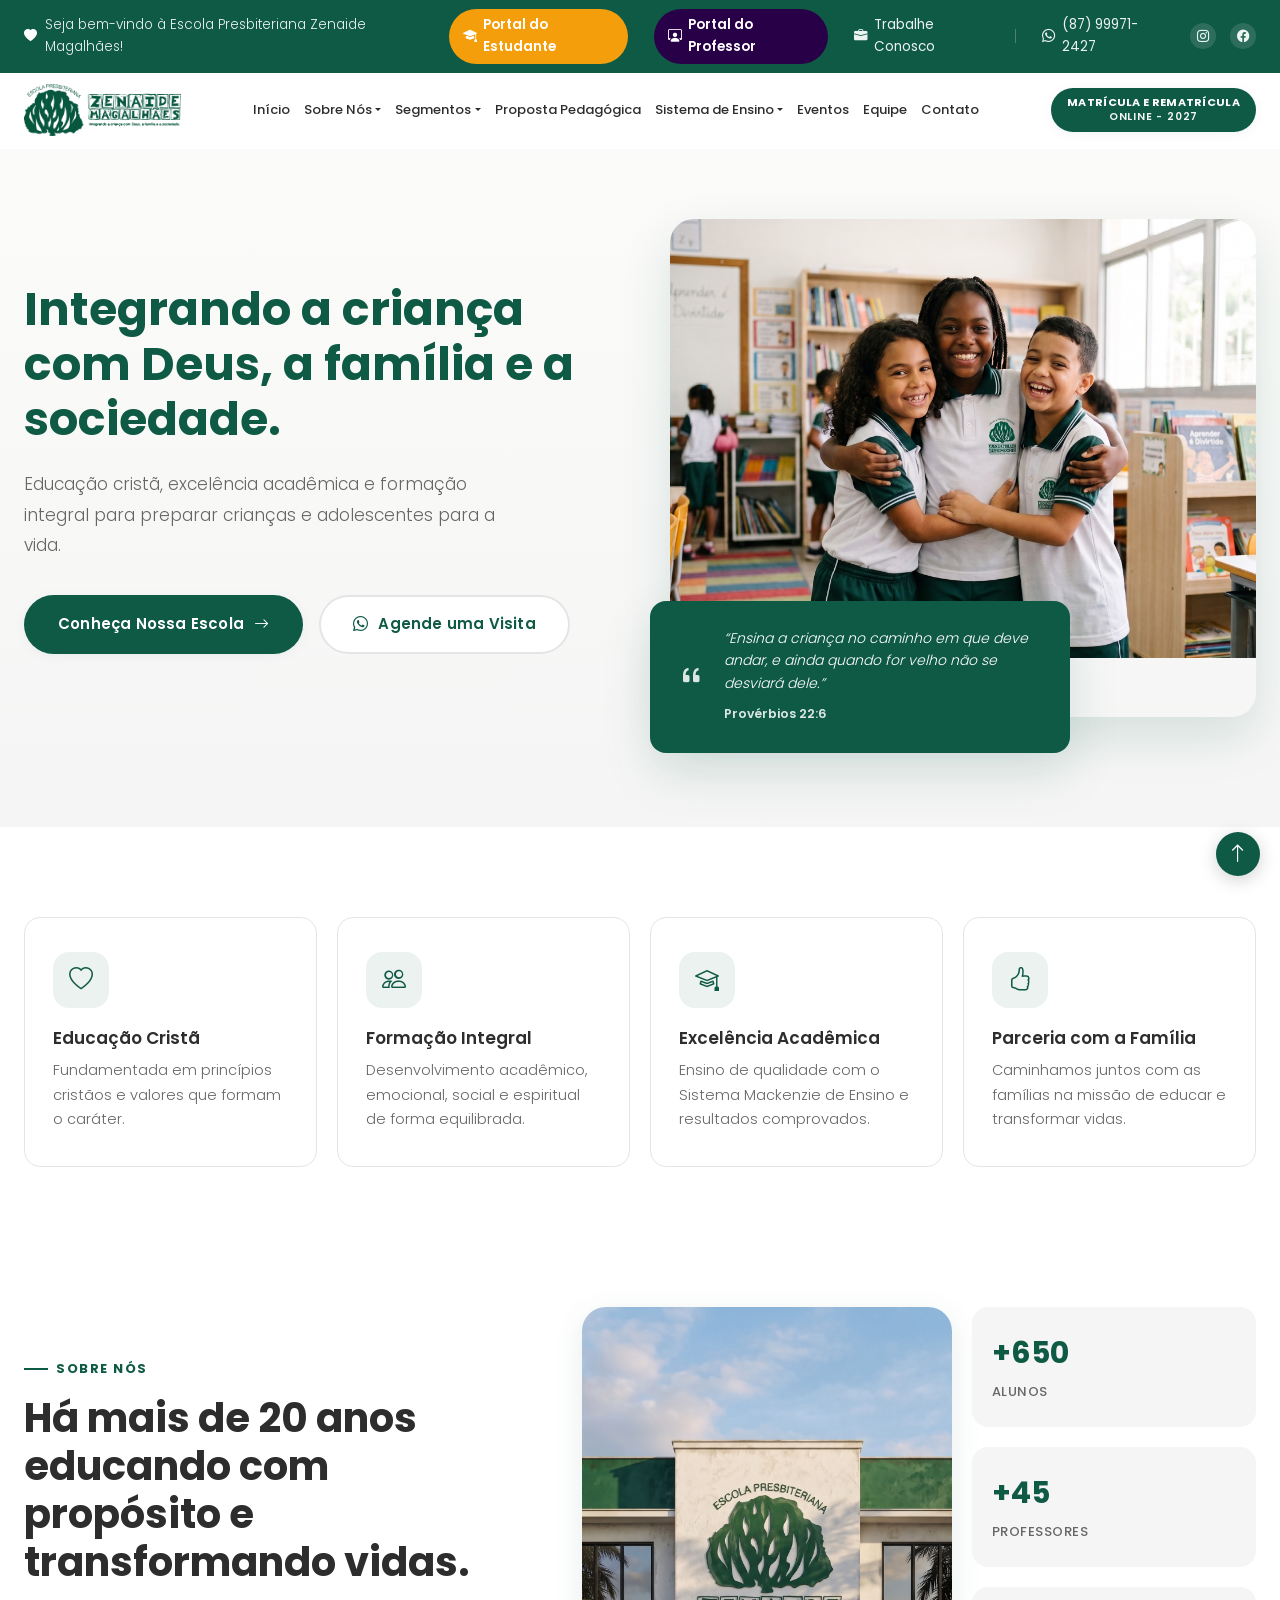
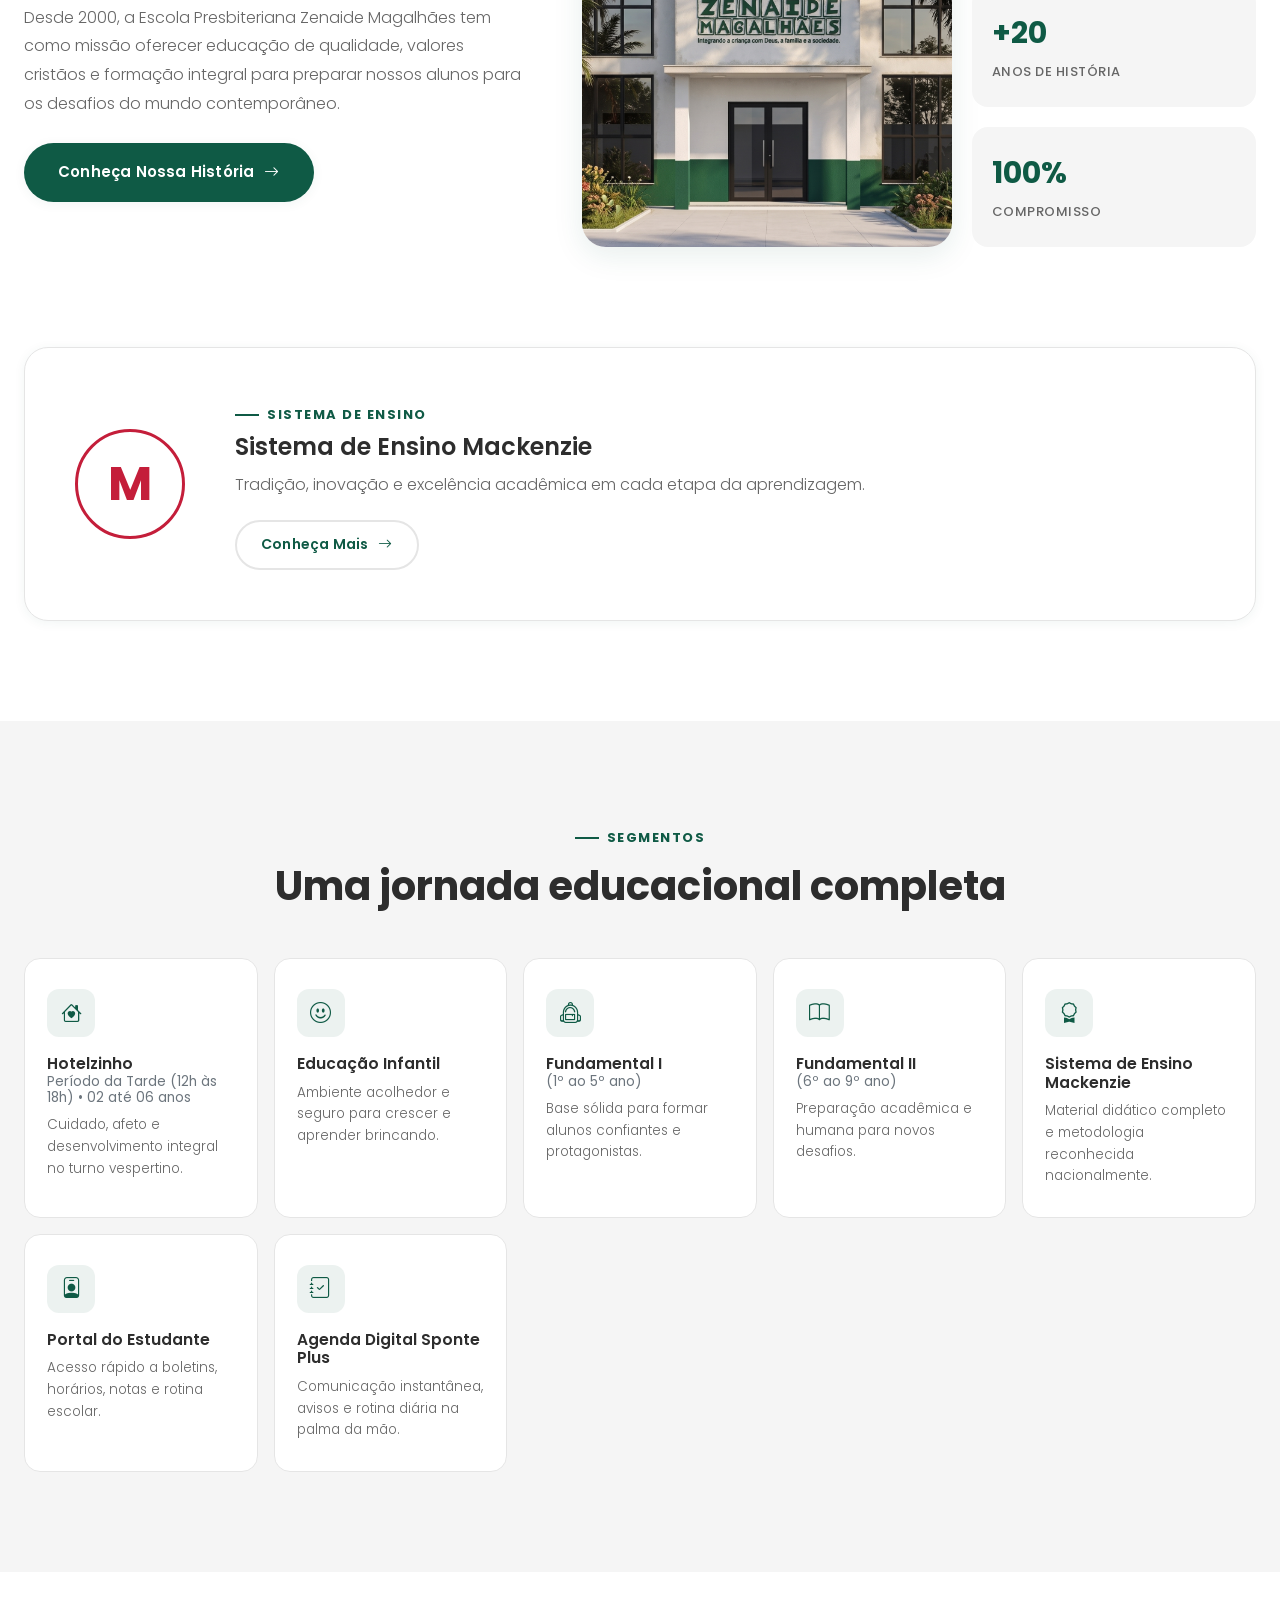
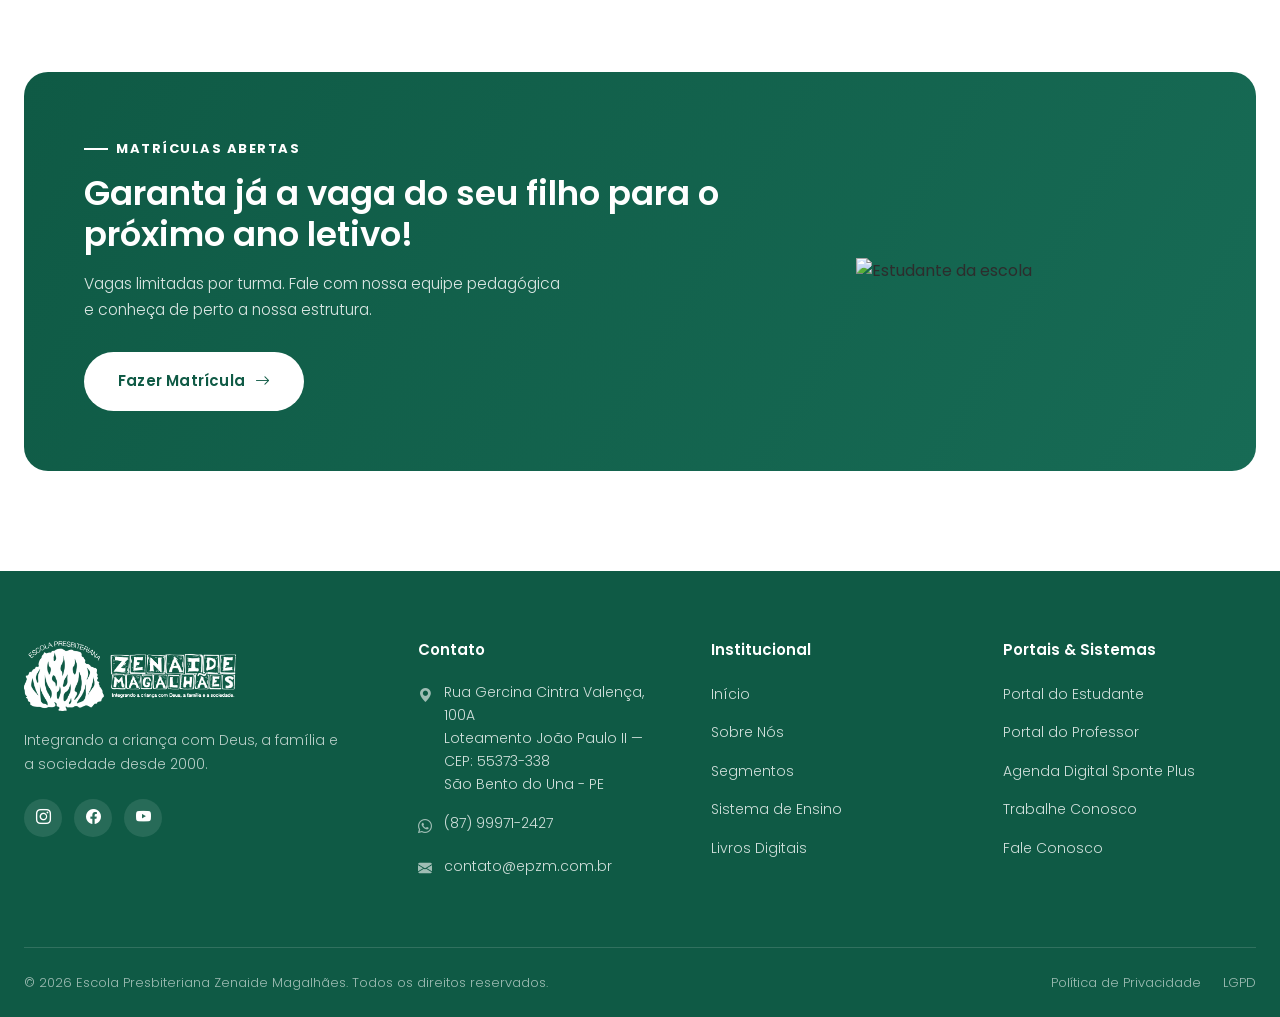
==== commit 51a4fa11: "feat: initialize global CSS structure and design system styles" ====
--- a/index.html
+++ b/index.html
@@ -204,10 +204,6 @@
         <div class="mobile-social-bar mb-3">
           <span class="mobile-social-title">Siga-nos:</span>
           <div class="mobile-social-links">
-            <a href="https://wa.me/5587999712427" target="_blank" rel="noopener" aria-label="WhatsApp"
-              class="mobile-social-icon icon-wa" title="WhatsApp">
-              <i class="bi bi-whatsapp"></i>
-            </a>
             <a href="https://www.instagram.com/escolazenaidemagalhaes?igsh=MXUzbzU1NHZmdHBydw==" target="_blank"
               rel="noopener" aria-label="Instagram" class="mobile-social-icon icon-ig" title="Instagram">
               <i class="bi bi-instagram"></i>
--- a/css/style.css
+++ b/css/style.css
@@ -57,7 +57,12 @@
   position: relative;
 }
 
-h1, h2, h3, h4, h5, h6 {
+h1,
+h2,
+h3,
+h4,
+h5,
+h6 {
   font-family: var(--font-heading);
   color: var(--color-text);
   font-weight: 600;
@@ -280,7 +285,6 @@
   font-weight: 600;
   padding: 5px 14px;
   border-radius: 50px;
-  box-shadow: 0 2px 8px rgba(245, 158, 11, 0.4);
   transition: var(--transition-base);
 }
 
@@ -294,7 +298,6 @@
   color: #FFFFFF !important;
   opacity: 1;
   transform: translateY(-2px);
-  box-shadow: 0 4px 14px rgba(245, 158, 11, 0.55);
 }
 
 /* Botão Destaque Portal do Professor (Roxo #280047 com texto branco) */
@@ -304,7 +307,6 @@
   font-weight: 600;
   padding: 5px 14px;
   border-radius: 50px;
-  box-shadow: 0 2px 8px rgba(40, 0, 71, 0.4);
   transition: var(--transition-base);
 }
 
@@ -897,8 +899,8 @@
 }
 
 .cta-visual img {
-    width: 340px;
-    height: auto;
+  width: 340px;
+  height: auto;
 }
 
 /* ==========================================================================
@@ -1055,6 +1057,11 @@
 .mobile-offcanvas {
   max-width: 320px;
   width: 85vw;
+  z-index: 10050 !important;
+}
+
+.offcanvas-backdrop {
+  z-index: 10040 !important;
 }
 
 .offcanvas-logo {
@@ -1297,7 +1304,7 @@
   opacity: 0;
   visibility: hidden;
   transition: var(--transition-base);
-  box-shadow: 0 2px 10px rgba(0,0,0,0.15);
+  box-shadow: 0 2px 10px rgba(0, 0, 0, 0.15);
 }
 
 .btn-whatsapp-float:hover .float-tooltip {
@@ -1309,9 +1316,11 @@
   0% {
     box-shadow: 0 0 0 0 rgba(37, 211, 102, 0.6);
   }
+
   70% {
     box-shadow: 0 0 0 14px rgba(37, 211, 102, 0);
   }
+
   100% {
     box-shadow: 0 0 0 0 rgba(37, 211, 102, 0);
   }
@@ -1323,4 +1332,4 @@
     animation-iteration-count: 1 !important;
     transition-duration: 0.001ms !important;
   }
-}
+}
--- a/css/responsive.css
+++ b/css/responsive.css
@@ -84,7 +84,6 @@
     background: #F59E0B !important;
     color: #FFFFFF !important;
     padding: 0;
-    box-shadow: 0 2px 8px rgba(245, 158, 11, 0.45);
   }
 
   .topbar-links a.topbar-item.btn-portal-estudante i {
@@ -95,7 +94,7 @@
     background: #280047 !important;
     color: #FFFFFF !important;
     padding: 0;
-    box-shadow: 0 2px 8px rgba(40, 0, 71, 0.45);
+
   }
 
   .topbar-social {
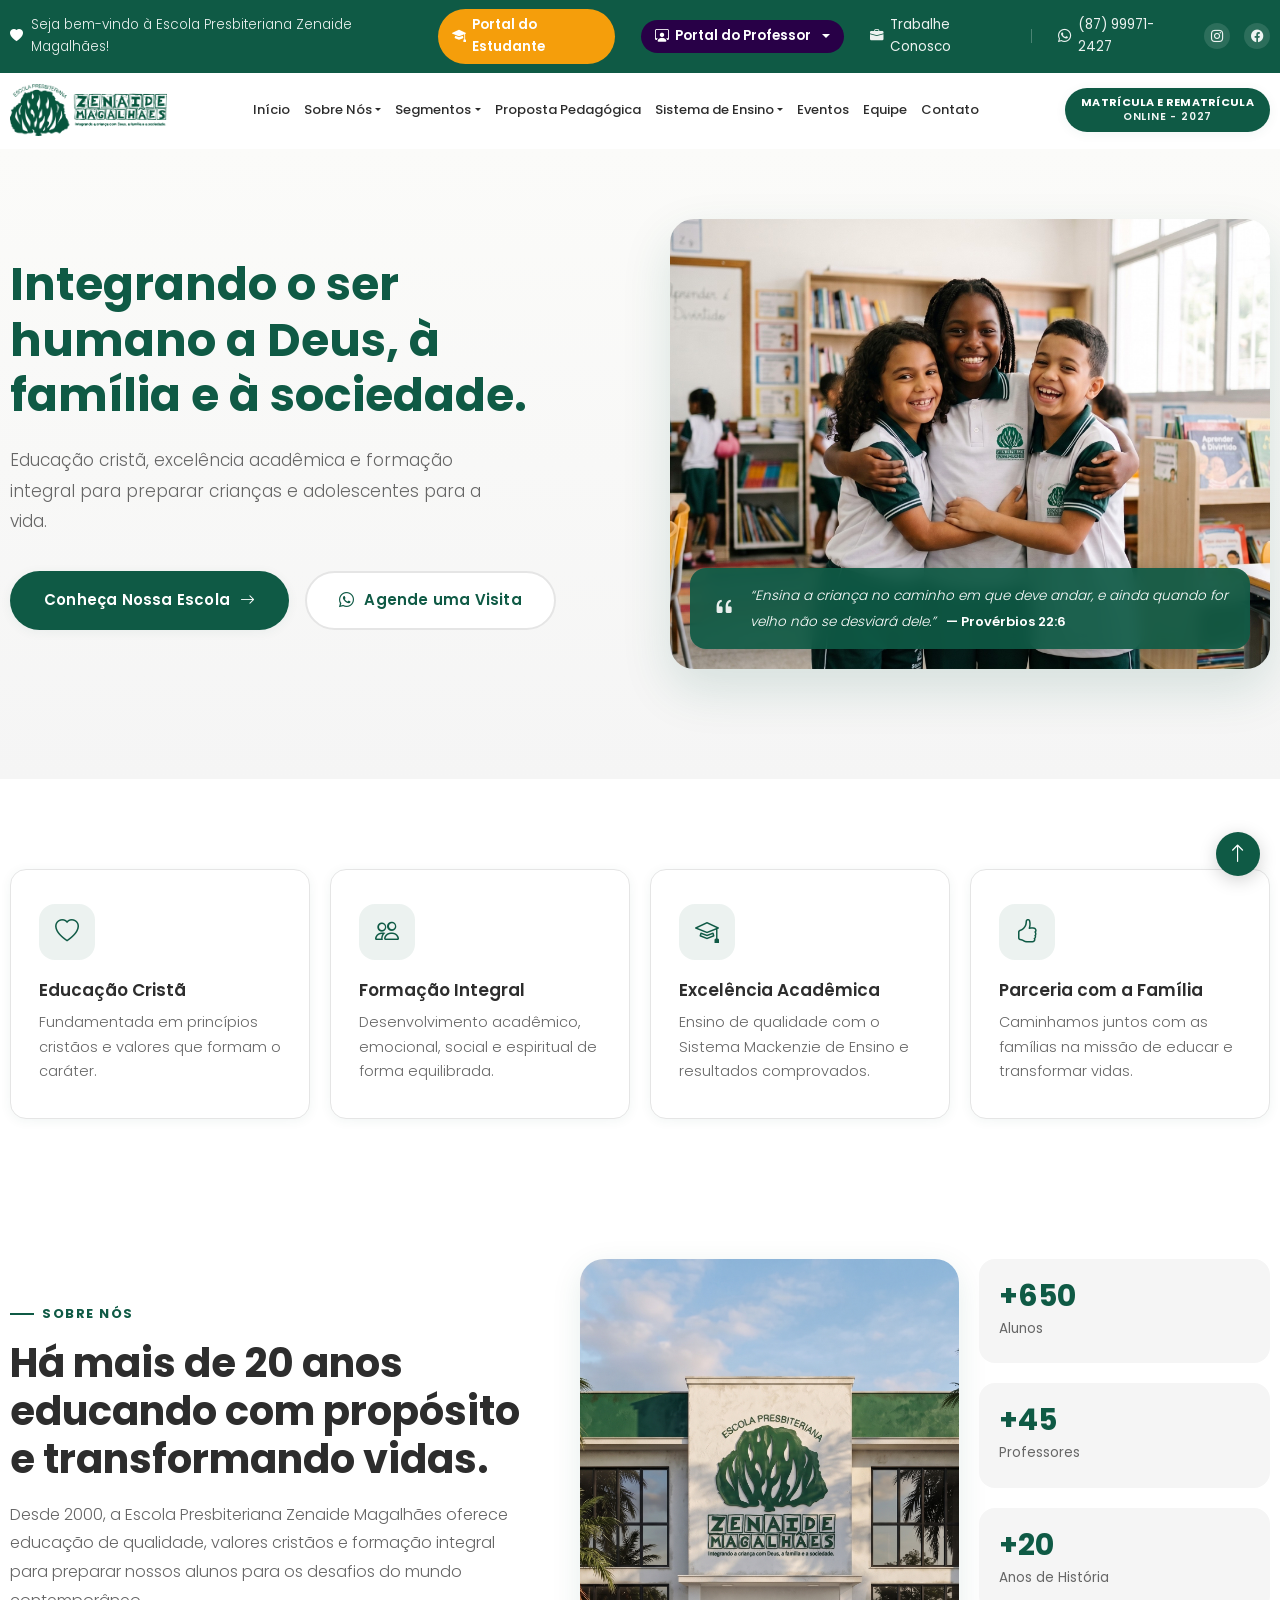
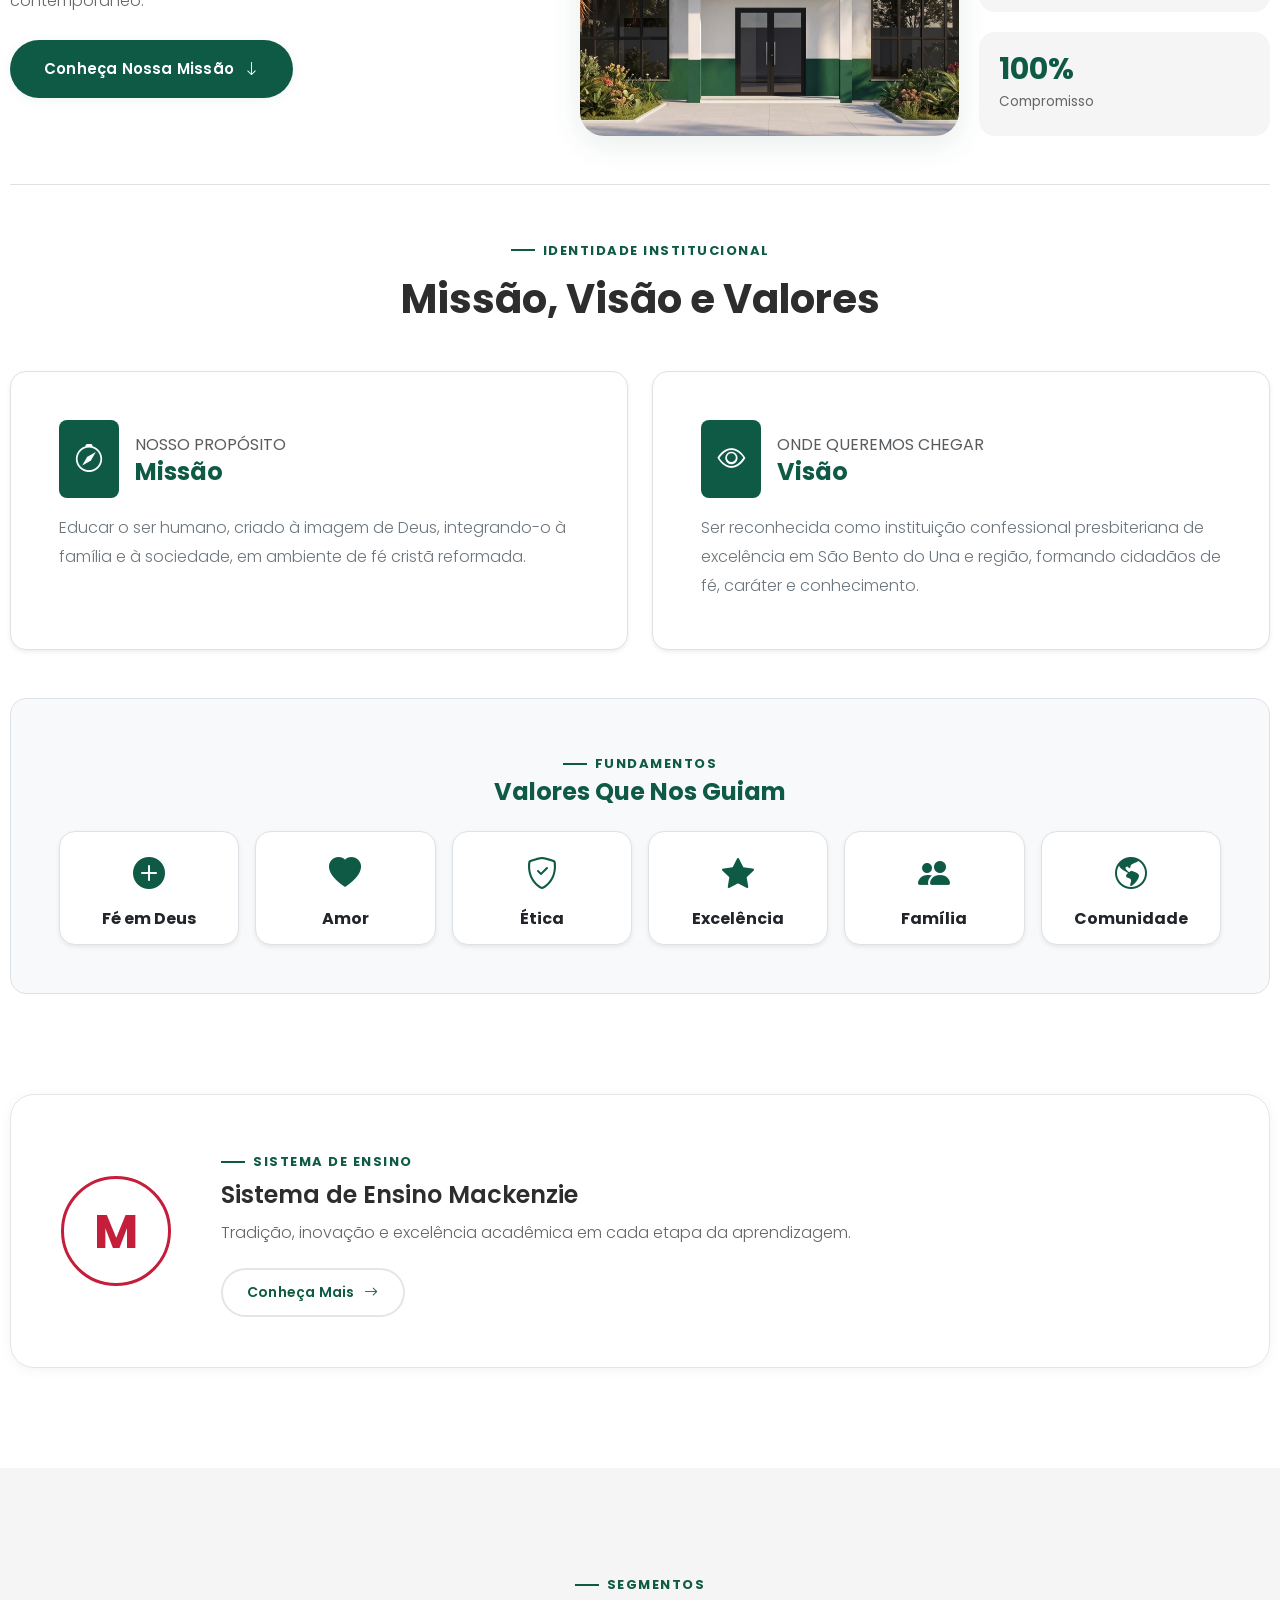
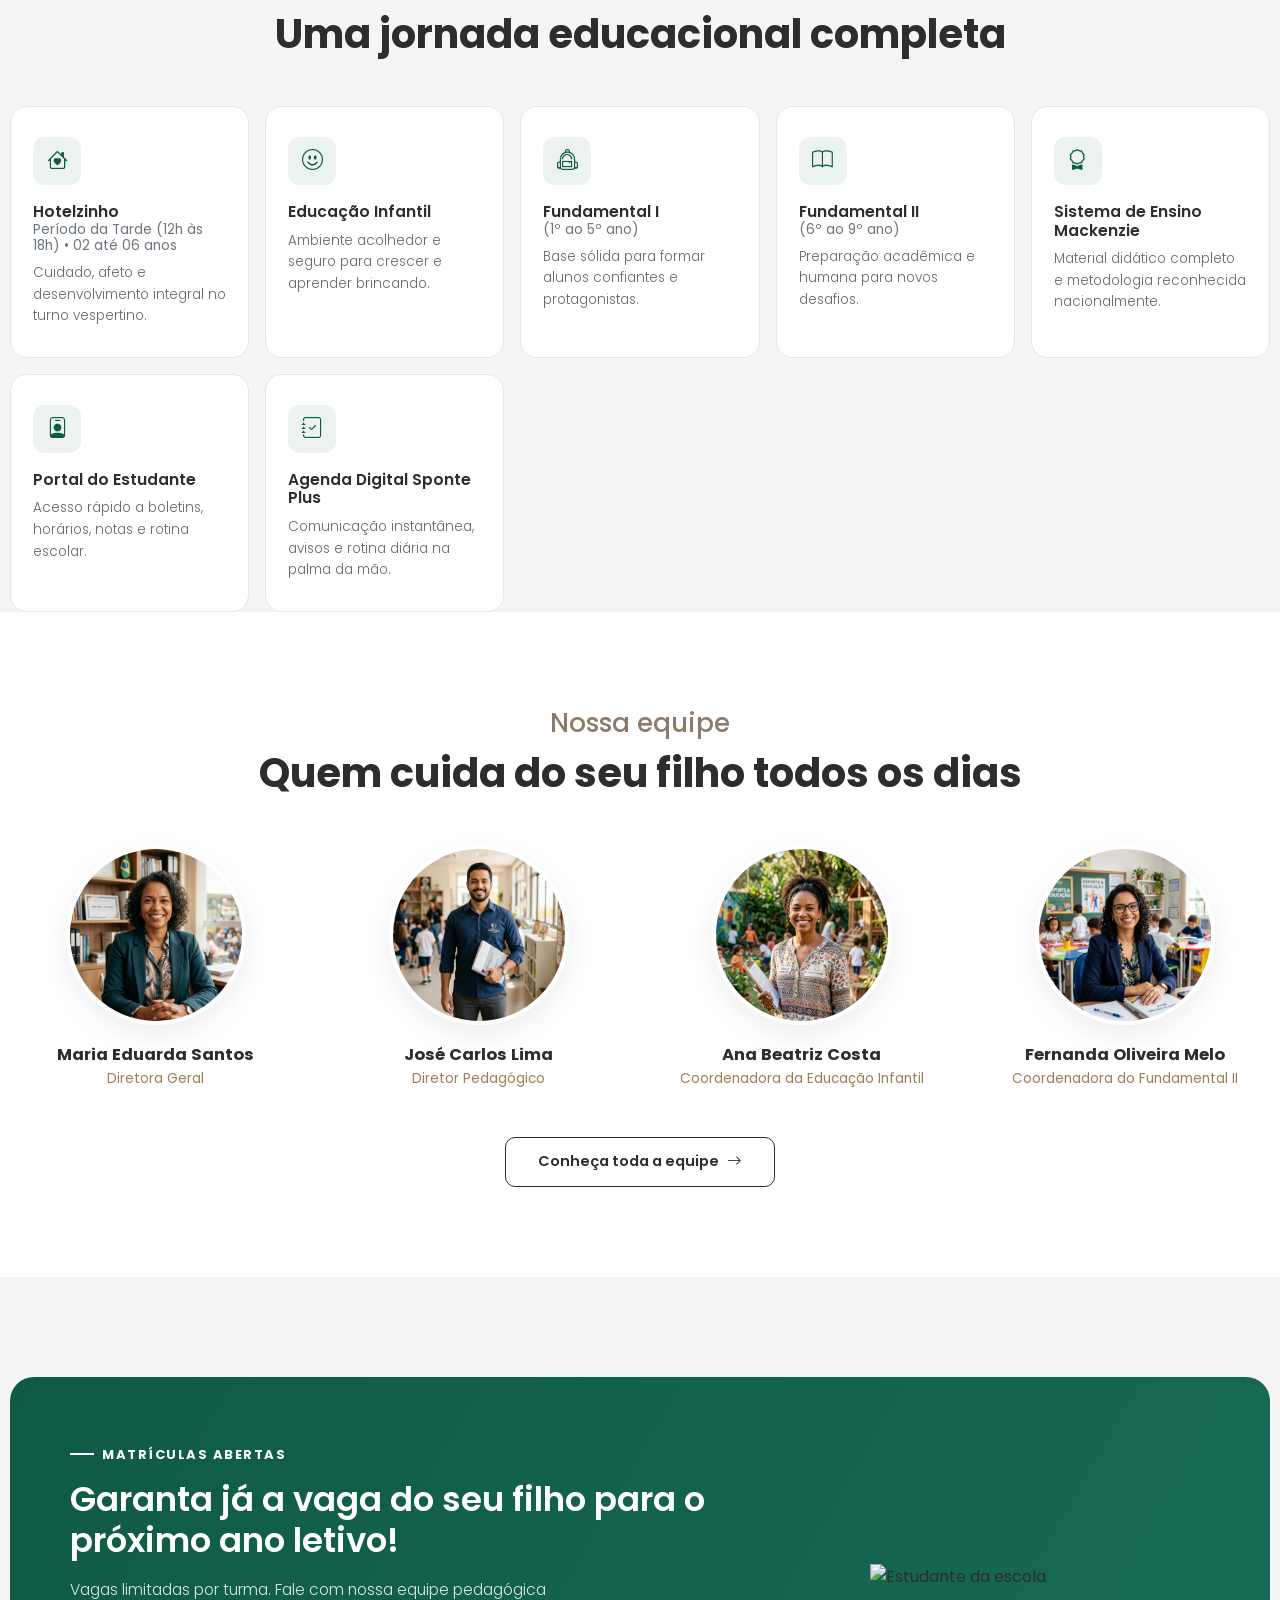
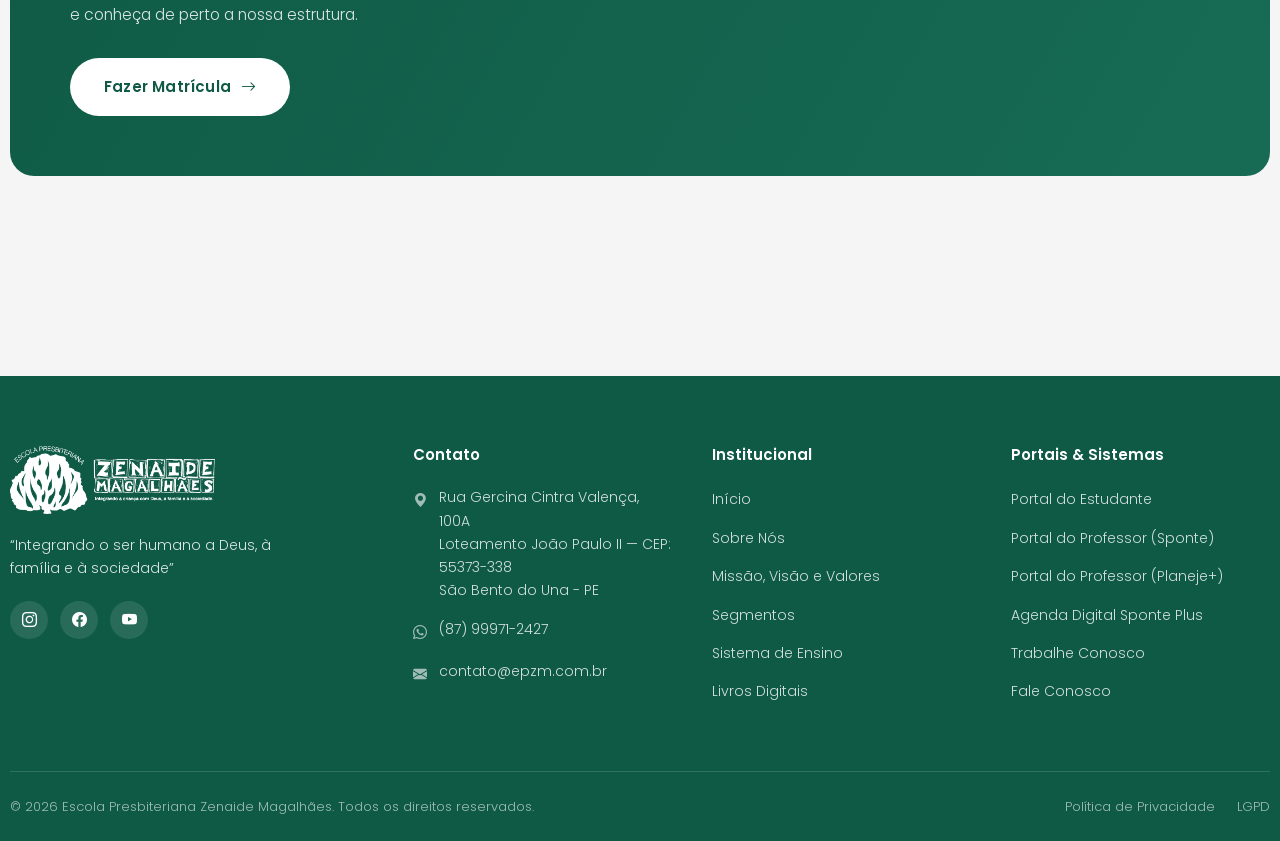
==== commit 342ee1e4: "feat: add team page, responsive layouts, and site-wide branding styles" ====
--- a/index.html
+++ b/index.html
@@ -1,9 +1,12 @@
 <!DOCTYPE html>
-<html lang="pt-BR">
+<html lang="pt-BR" data-bs-theme="light">
 
 <head>
   <meta charset="UTF-8">
   <meta name="viewport" content="width=device-width, initial-scale=1.0">
+  <meta name="color-scheme" content="light">
+  <meta name="supported-color-schemes" content="light">
+  <meta name="theme-color" content="#0F5A45">
   <title>Escola Presbiteriana Zenaide Magalhães | Educação Cristã em São Bento do Una - PE</title>
   <meta name="description"
     content="Escola Presbiteriana Zenaide Magalhães — educação cristã, excelência acadêmica e formação integral para crianças e adolescentes em São Bento do Una, Pernambuco.">
@@ -52,9 +55,29 @@
         <div class="topbar-links">
           <a href="#" class="topbar-item btn-portal-estudante" title="Portal do Estudante"><i
               class="bi bi-mortarboard-fill"></i><span class="topbar-label">Portal do Estudante</span></a>
-          <a href="https://www.sponteeducacional.net.br/Default.aspx" target="_blank" rel="noopener"
-            class="topbar-item btn-portal-professor" title="Portal do Professor"><i
-              class="bi bi-person-workspace"></i><span class="topbar-label">Portal do Professor</span></a>
+
+          <!-- PORTAL DO PROFESSOR DROPDOWN -->
+          <div class="dropdown d-inline-block">
+            <a href="#" class="topbar-item btn-portal-professor dropdown-toggle" data-bs-toggle="dropdown"
+              aria-expanded="false" title="Portal do Professor">
+              <i class="bi bi-person-workspace"></i><span class="topbar-label">Portal do Professor</span>
+            </a>
+            <ul class="dropdown-menu dropdown-menu-custom shadow border-0">
+              <li>
+                <a class="dropdown-item d-flex align-items-center gap-2 py-2"
+                  href="https://www.sponteeducacional.net.br/Default.aspx" target="_blank" rel="noopener">
+                  <i class="bi bi-laptop text-primary"></i> Sponte Educacional
+                </a>
+              </li>
+              <li>
+                <a class="dropdown-item d-flex align-items-center gap-2 py-2"
+                  href="https://planeje.escolazenaidemagalhaes.com.br" target="_blank" rel="noopener">
+                  <i class="bi bi-journal-plus text-primary"></i> Planeje+
+                </a>
+              </li>
+            </ul>
+          </div>
+
           <a href="#" class="topbar-item" title="Trabalhe Conosco"><i class="bi bi-briefcase-fill"></i><span
               class="topbar-label">Trabalhe Conosco</span></a>
           <div class="topbar-divider d-none d-md-block"></div>
@@ -84,7 +107,7 @@
             <a class="nav-link dropdown-toggle" data-bs-toggle="dropdown" aria-expanded="false">Sobre Nós</a>
             <ul class="dropdown-menu dropdown-menu-custom">
               <li><a class="dropdown-item" href="#a-escola">Nossa História</a></li>
-              <li><a class="dropdown-item" href="#a-escola">Missão, Visão e Valores</a></li>
+              <li><a class="dropdown-item" href="#missao-visao-valores">Missão, Visão e Valores</a></li>
             </ul>
           </li>
           <li class="nav-item dropdown">
@@ -100,10 +123,10 @@
           <li class="nav-item dropdown">
             <a class="nav-link dropdown-toggle" data-bs-toggle="dropdown" aria-expanded="false">Sistema de Ensino</a>
             <ul class="dropdown-menu dropdown-menu-custom">
-              <li><a class="dropdown-item" href="https://mackensina.mackenzie.br/login" target="_blank">Sistema de
-                  Ensino Mackenzie</a>
-              </li>
-              <li><a class="dropdown-item" href="#">Livros Digitais</a></li>
+              <li><a class="dropdown-item" href="https://mackensina.mackenzie.br/login" target="_blank"
+                  rel="noopener">Sistema de Ensino Mackenzie</a></li>
+              <li><a class="dropdown-item" href="https://mackensina.mackenzie.br/login" target="_blank"
+                  rel="noopener">Livros Digitais</a></li>
             </ul>
           </li>
           <li class="nav-item"><a class="nav-link" href="#eventos">Eventos</a></li>
@@ -148,8 +171,8 @@
             <ul class="list-unstyled ps-3 py-2">
               <li><a class="mobile-sub-link" href="#a-escola"><i class="bi bi-clock-history me-2"></i>Nossa História</a>
               </li>
-              <li><a class="mobile-sub-link" href="#a-escola"><i class="bi bi-compass me-2"></i>Missão, Visão e
-                  Valores</a></li>
+              <li><a class="mobile-sub-link" href="#missao-visao-valores"><i class="bi bi-compass me-2"></i>Missão,
+                  Visão e Valores</a></li>
             </ul>
           </div>
         </li>
@@ -186,10 +209,27 @@
           </a>
           <div class="collapse mobile-submenu" id="collapseSistemaEnsino">
             <ul class="list-unstyled ps-3 py-2">
-              <li><a class="mobile-sub-link" href="https://mackensina.mackenzie.br/login"><i
-                    class="bi bi-award me-2"></i>Sistema de Ensino Mackenzie</a></li>
-              <li><a class="mobile-sub-link" href="#" target="_blank" rel="noopener"><i
-                    class="bi bi-book-half me-2"></i>Livros Digitais</a></li>
+              <li><a class="mobile-sub-link" href="https://mackensina.mackenzie.br/login" target="_blank"
+                  rel="noopener"><i class="bi bi-award me-2"></i>Sistema de Ensino Mackenzie</a></li>
+              <li><a class="mobile-sub-link" href="https://mackensina.mackenzie.br/login" target="_blank"
+                  rel="noopener"><i class="bi bi-book-half me-2"></i>Livros Digitais</a></li>
+            </ul>
+          </div>
+        </li>
+
+        <!-- Collapsible Portal do Professor -->
+        <li class="mobile-nav-item">
+          <a class="mobile-nav-link d-flex justify-content-between align-items-center" data-bs-toggle="collapse"
+            href="#collapsePortalProfessor" role="button" aria-expanded="false" aria-controls="collapsePortalProfessor">
+            <span><i class="bi bi-person-workspace me-2"></i>Portal do Professor</span>
+            <i class="bi bi-chevron-down collapse-icon"></i>
+          </a>
+          <div class="collapse mobile-submenu" id="collapsePortalProfessor">
+            <ul class="list-unstyled ps-3 py-2">
+              <li><a class="mobile-sub-link" href="https://www.sponteeducacional.net.br/Default.aspx" target="_blank"
+                  rel="noopener"><i class="bi bi-laptop me-2"></i>Sponte Educacional</a></li>
+              <li><a class="mobile-sub-link" href="https://planeje.escolazenaidemagalhaes.com.br" target="_blank"
+                  rel="noopener"><i class="bi bi-journal-plus me-2"></i>Planeje+</a></li>
             </ul>
           </div>
         </li>
@@ -243,7 +283,7 @@
         <div class="hero-row">
 
           <div class="hero-col-text" data-aos="fade-right">
-            <h1 class="hero-title">Integrando a criança com Deus, a família e a sociedade.</h1>
+            <h1 class="hero-title">Integrando o ser humano a Deus, à família e à sociedade.</h1>
             <p class="hero-text">Educação cristã, excelência acadêmica e formação integral para preparar crianças e
               adolescentes para a vida.</p>
             <div class="hero-buttons">
@@ -260,13 +300,13 @@
             <div class="hero-visual-frame">
               <!-- Illustrative placeholder graphic (royalty-free style) representing students -->
               <img src="assets/img/hero-alunos.jpeg" alt="Alunos sorrindo em sala de aula" loading="lazy">
-            </div>
-            <div class="hero-quote-card" data-aos="fade-up" data-aos-delay="150">
-              <i class="bi bi-quote"></i>
-              <div>
-                <blockquote>&ldquo;Ensina a criança no caminho em que deve andar, e ainda quando for velho não se
-                  desviará dele.&rdquo;</blockquote>
-                <cite>Provérbios 22:6</cite>
+              <div class="hero-quote-card">
+                <i class="bi bi-quote"></i>
+                <div>
+                  <blockquote>&ldquo;Ensina a criança no caminho em que deve andar, e ainda quando for velho não se
+                    desviará dele.&rdquo;</blockquote>
+                  <cite>— Provérbios 22:6</cite>
+                </div>
               </div>
             </div>
           </div>
@@ -311,19 +351,21 @@
     </section>
 
     <!-- =========================================================
-         QUEM SOMOS
+         QUEM SOMOS E MISSÃO, VISÃO E VALORES
     ========================================================== -->
     <section class="quem-somos" id="a-escola">
       <div class="container-custom">
-        <div class="quem-somos-row">
-
+
+        <!-- Linha Principal Sobre Nós -->
+        <div class="quem-somos-row mb-5">
           <div class="quem-somos-text" data-aos="fade-right">
             <span class="eyebrow">Sobre Nós</span>
             <h2 class="section-title">Há mais de 20 anos educando com propósito e transformando vidas.</h2>
-            <p class="section-text mb-4">Desde 2000, a Escola Presbiteriana Zenaide Magalhães tem como missão oferecer
-              educação de qualidade, valores cristãos e formação integral para preparar nossos alunos para os desafios
-              do mundo contemporâneo.</p>
-            <a href="#" class="btn-ez btn-ez-primary">Conheça Nossa História <i class="bi bi-arrow-right"></i></a>
+            <p class="section-text mb-4">Desde 2000, a Escola Presbiteriana Zenaide Magalhães oferece educação de
+              qualidade, valores cristãos e formação integral para preparar nossos alunos para os desafios do mundo
+              contemporâneo.</p>
+            <a href="#missao-visao-valores" class="btn-ez btn-ez-primary">Conheça Nossa Missão <i
+                class="bi bi-arrow-down"></i></a>
           </div>
 
           <div class="quem-somos-visual" data-aos="fade-left">
@@ -351,8 +393,103 @@
               </div>
             </div>
           </div>
-
-        </div>
+        </div>
+
+        <!-- SUB-SEÇÃO: MISSÃO, VISÃO E VALORES -->
+        <div class="mvv-container pt-5 border-top" id="missao-visao-valores">
+          <div class="text-center mb-5" data-aos="fade-up">
+            <span class="eyebrow justify-content-center">Identidade Institucional</span>
+            <h2 class="section-title">Missão, Visão e Valores</h2>
+          </div>
+
+          <!-- Missão & Visão -->
+          <div class="row g-4 mb-5">
+            <div class="col-lg-6" data-aos="fade-up" data-aos-delay="100">
+              <div class="mvv-card h-100 p-4 p-md-5 rounded-4 bg-white border shadow-sm">
+                <div class="d-flex align-items-center gap-3 mb-3">
+                  <div
+                    class="mvv-icon-box bg-primary text-white rounded-3 p-3 fs-3 d-inline-flex align-items-center justify-content-center">
+                    <i class="bi bi-compass"></i>
+                  </div>
+                  <div>
+                    <span class="eyebrow-small text-muted text-uppercase">Nosso Propósito</span>
+                    <h3 class="h4 mb-0 fw-bold text-primary">Missão</h3>
+                  </div>
+                </div>
+                <p class="section-text text-secondary mb-0 lead fs-6">
+                  Educar o ser humano, criado à imagem de Deus, integrando-o à família e à sociedade, em ambiente de fé
+                  cristã reformada.
+                </p>
+              </div>
+            </div>
+
+            <div class="col-lg-6" data-aos="fade-up" data-aos-delay="200">
+              <div class="mvv-card h-100 p-4 p-md-5 rounded-4 bg-white border shadow-sm">
+                <div class="d-flex align-items-center gap-3 mb-3">
+                  <div
+                    class="mvv-icon-box bg-primary text-white rounded-3 p-3 fs-3 d-inline-flex align-items-center justify-content-center">
+                    <i class="bi bi-eye"></i>
+                  </div>
+                  <div>
+                    <span class="eyebrow-small text-muted text-uppercase">Onde Queremos Chegar</span>
+                    <h3 class="h4 mb-0 fw-bold text-primary">Visão</h3>
+                  </div>
+                </div>
+                <p class="section-text text-secondary mb-0 lead fs-6">
+                  Ser reconhecida como instituição confessional presbiteriana de excelência em São Bento do Una e
+                  região, formando cidadãos de fé, caráter e conhecimento.
+                </p>
+              </div>
+            </div>
+          </div>
+
+          <!-- Valores -->
+          <div class="valores-wrapper p-4 p-md-5 rounded-4 bg-light border" data-aos="fade-up" data-aos-delay="300">
+            <div class="text-center mb-4">
+              <span class="eyebrow justify-content-center mb-1">Fundamentos</span>
+              <h3 class="h4 fw-bold text-primary mb-0">Valores Que Nos Guiam</h3>
+            </div>
+            <div class="row row-cols-2 row-cols-md-3 row-cols-lg-6 g-3 text-center">
+              <div class="col">
+                <div class="valor-card p-3 rounded-4 bg-white border h-100 shadow-sm">
+                  <div class="valor-icon text-primary fs-2 mb-2"><i class="bi bi-plus-circle-fill"></i></div>
+                  <h4 class="h6 fw-bold text-dark mb-0">Fé em Deus</h4>
+                </div>
+              </div>
+              <div class="col">
+                <div class="valor-card p-3 rounded-4 bg-white border h-100 shadow-sm">
+                  <div class="valor-icon text-primary fs-2 mb-2"><i class="bi bi-heart-fill"></i></div>
+                  <h4 class="h6 fw-bold text-dark mb-0">Amor</h4>
+                </div>
+              </div>
+              <div class="col">
+                <div class="valor-card p-3 rounded-4 bg-white border h-100 shadow-sm">
+                  <div class="valor-icon text-primary fs-2 mb-2"><i class="bi bi-shield-check"></i></div>
+                  <h4 class="h6 fw-bold text-dark mb-0">Ética</h4>
+                </div>
+              </div>
+              <div class="col">
+                <div class="valor-card p-3 rounded-4 bg-white border h-100 shadow-sm">
+                  <div class="valor-icon text-primary fs-2 mb-2"><i class="bi bi-star-fill"></i></div>
+                  <h4 class="h6 fw-bold text-dark mb-0">Excelência</h4>
+                </div>
+              </div>
+              <div class="col">
+                <div class="valor-card p-3 rounded-4 bg-white border h-100 shadow-sm">
+                  <div class="valor-icon text-primary fs-2 mb-2"><i class="bi bi-people-fill"></i></div>
+                  <h4 class="h6 fw-bold text-dark mb-0">Família</h4>
+                </div>
+              </div>
+              <div class="col">
+                <div class="valor-card p-3 rounded-4 bg-white border h-100 shadow-sm">
+                  <div class="valor-icon text-primary fs-2 mb-2"><i class="bi bi-globe-americas"></i></div>
+                  <h4 class="h6 fw-bold text-dark mb-0">Comunidade</h4>
+                </div>
+              </div>
+            </div>
+          </div>
+        </div>
+
       </div>
     </section>
 
@@ -423,6 +560,56 @@
           </div>
         </div>
       </div>
+    <!-- =========================================================
+         NOSSA EQUIPE PREVIEW
+    ========================================================== -->
+    <section class="equipe-section" id="equipe">
+      <div class="container-custom">
+        <div class="text-center mb-5" data-aos="fade-up">
+          <span class="eyebrow-handwritten">Nossa equipe</span>
+          <h2 class="section-title text-center">Quem cuida do seu filho todos os dias</h2>
+        </div>
+
+        <div class="equipe-grid">
+          <div class="equipe-card" data-aos="fade-up" data-aos-delay="100">
+            <div class="equipe-avatar">
+              <img src="assets/img/equipe-1.png" alt="Maria Eduarda Santos" loading="lazy">
+            </div>
+            <h3 class="equipe-nome">Maria Eduarda Santos</h3>
+            <p class="equipe-cargo">Diretora Geral</p>
+          </div>
+
+          <div class="equipe-card" data-aos="fade-up" data-aos-delay="200">
+            <div class="equipe-avatar">
+              <img src="assets/img/equipe-2.png" alt="José Carlos Lima" loading="lazy">
+            </div>
+            <h3 class="equipe-nome">José Carlos Lima</h3>
+            <p class="equipe-cargo">Diretor Pedagógico</p>
+          </div>
+
+          <div class="equipe-card" data-aos="fade-up" data-aos-delay="300">
+            <div class="equipe-avatar">
+              <img src="assets/img/equipe-3.png" alt="Ana Beatriz Costa" loading="lazy">
+            </div>
+            <h3 class="equipe-nome">Ana Beatriz Costa</h3>
+            <p class="equipe-cargo">Coordenadora da Educação Infantil</p>
+          </div>
+
+          <div class="equipe-card" data-aos="fade-up" data-aos-delay="400">
+            <div class="equipe-avatar">
+              <img src="assets/img/equipe-4.png" alt="Fernanda Oliveira Melo" loading="lazy">
+            </div>
+            <h3 class="equipe-nome">Fernanda Oliveira Melo</h3>
+            <p class="equipe-cargo">Coordenadora do Fundamental II</p>
+          </div>
+        </div>
+
+        <div class="text-center mt-5" data-aos="fade-up">
+          <a href="equipe.html" class="btn-ez-outline-dark">
+            Conheça toda a equipe <i class="bi bi-arrow-right ms-2"></i>
+          </a>
+        </div>
+      </div>
     </section>
 
     <!-- =========================================================
@@ -452,11 +639,11 @@
     <div class="container-custom">
       <div class="footer-grid">
 
-        <div class="footer-col">
+        <div class="footer-col footer-brand-col">
           <div class="footer-brand">
             <img src="assets/logo/logo.png" alt="Logotipo Escola Presbiteriana Zenaide Magalhães">
           </div>
-          <p class="footer-desc">Integrando a criança com Deus, a família e a sociedade desde 2000.</p>
+          <p class="footer-desc">“Integrando o ser humano a Deus, à família e à sociedade”</p>
           <div class="footer-social">
             <a href="https://www.instagram.com/escolazenaidemagalhaes?igsh=MXUzbzU1NHZmdHBydw==" target="_blank"
               rel="noopener" aria-label="Instagram"><i class="bi bi-instagram"></i></a>
@@ -471,7 +658,7 @@
           <div class="footer-contact-item">
             <i class="bi bi-geo-alt-fill"></i>
             <span><a
-                href="https://maps.google.com/?q=Rua+Gercina+Cintra+Valen%C3%A7a+100A+Loteamento+Jo%C3%A3o+Paulo+II+S%C3%A3o+Bento+do+Una+PE+55373-338"
+                href="https://maps.app.goo.gl/mA72nAE25KxtMBfV8"
                 target="_blank" rel="noopener">Rua Gercina Cintra Valença, 100A<br>Loteamento João Paulo II — CEP:
                 55373-338<br>São Bento do Una - PE</a></span>
           </div>
@@ -490,9 +677,11 @@
           <ul class="list-unstyled footer-links">
             <li><a href="#inicio">Início</a></li>
             <li><a href="#a-escola">Sobre Nós</a></li>
+            <li><a href="#missao-visao-valores">Missão, Visão e Valores</a></li>
             <li><a href="#segmentos">Segmentos</a></li>
-            <li><a href="https://mackensina.mackenzie.br/login">Sistema de Ensino</a></li>
-            <li><a href="#" target="_blank" rel="noopener">Livros Digitais</a></li>
+            <li><a href="https://mackensina.mackenzie.br/login" target="_blank" rel="noopener">Sistema de Ensino</a>
+            </li>
+            <li><a href="https://mackensina.mackenzie.br/login" target="_blank" rel="noopener">Livros Digitais</a></li>
           </ul>
         </div>
 
@@ -501,7 +690,9 @@
           <ul class="list-unstyled footer-links">
             <li><a href="#">Portal do Estudante</a></li>
             <li><a href="https://www.sponteeducacional.net.br/Default.aspx" target="_blank" rel="noopener">Portal do
-                Professor</a></li>
+                Professor (Sponte)</a></li>
+            <li><a href="https://planeje.escolazenaidemagalhaes.com.br" target="_blank" rel="noopener">Portal do
+                Professor (Planeje+)</a></li>
             <li><a href="#">Agenda Digital Sponte Plus</a></li>
             <li><a href="#">Trabalhe Conosco</a></li>
             <li><a href="#contato">Fale Conosco</a></li>
--- a/css/style.css
+++ b/css/style.css
@@ -3,6 +3,22 @@
    ========================================================================== */
 
 :root {
+  color-scheme: light !important;
+
+  --bs-primary: #0F5A45 !important;
+  --bs-primary-rgb: 15, 90, 69 !important;
+  --bs-link-color: #0F5A45 !important;
+  --bs-link-hover-color: #176B55 !important;
+  --bs-link-color-rgb: 15, 90, 69 !important;
+  --bs-link-hover-color-rgb: 23, 107, 85 !important;
+  --bs-focus-ring-color: rgba(15, 90, 69, 0.25) !important;
+
+  --bs-body-bg: #FFFFFF !important;
+  --bs-body-color: #2D2D2D !important;
+  --bs-tertiary-bg: #F5F5F5 !important;
+  --bs-offcanvas-bg: #FFFFFF !important;
+  --bs-dropdown-bg: #FFFFFF !important;
+
   --color-primary: #0F5A45;
   --color-secondary: #176B55;
   --color-white: #FFFFFF;
@@ -33,6 +49,60 @@
 }
 
 /* ==========================================================================
+   Bootstrap Override — Eliminação Definitiva da Cor Azul (#0d6efd)
+   ========================================================================== */
+
+.text-primary {
+  color: var(--color-primary) !important;
+}
+
+.bg-primary {
+  background-color: var(--color-primary) !important;
+}
+
+.border-primary {
+  border-color: var(--color-primary) !important;
+}
+
+.btn-primary {
+  background-color: var(--color-primary) !important;
+  border-color: var(--color-primary) !important;
+  color: #FFFFFF !important;
+}
+
+.btn-primary:hover,
+.btn-primary:focus,
+.btn-primary:active {
+  background-color: var(--color-secondary) !important;
+  border-color: var(--color-secondary) !important;
+  color: #FFFFFF !important;
+}
+
+.btn-outline-primary {
+  color: var(--color-primary) !important;
+  border-color: var(--color-primary) !important;
+}
+
+.btn-outline-primary:hover,
+.btn-outline-primary:focus,
+.btn-outline-primary:active {
+  background-color: var(--color-primary) !important;
+  border-color: var(--color-primary) !important;
+  color: #FFFFFF !important;
+}
+
+.dropdown-item.active,
+.dropdown-item:active {
+  background-color: var(--color-primary) !important;
+  color: #FFFFFF !important;
+}
+
+.nav-pills .nav-link.active,
+.nav-pills .show > .nav-link {
+  background-color: var(--color-primary) !important;
+}
+
+/* ==========================================================================
    Base
    ========================================================================== */
 
@@ -44,6 +114,8 @@
   scroll-behavior: smooth;
   overflow-x: clip;
   width: 100%;
+  color-scheme: light !important;
+  forced-color-adjust: none !important;
 }
 
 body {
@@ -51,10 +123,12 @@
   color: var(--color-text);
   font-weight: 400;
   line-height: 1.65;
-  background-color: var(--color-white);
+  background-color: var(--color-white) !important;
   overflow-x: clip;
   width: 100%;
   position: relative;
+  color-scheme: light !important;
+  forced-color-adjust: none !important;
 }
 
 h1,
@@ -89,7 +163,7 @@
   width: 100%;
   max-width: var(--container-max);
   margin: 0 auto;
-  padding: 0 24px;
+  padding: 0 10px;
 }
 
 section {
@@ -315,12 +389,37 @@
   font-size: 14px;
 }
 
-.topbar-links a.btn-portal-professor:hover {
+.topbar-links a.btn-portal-professor:hover,
+.topbar-links a.btn-portal-professor[aria-expanded="true"] {
   background: #3c006b;
   color: #FFFFFF !important;
   opacity: 1;
   transform: translateY(-2px);
-  box-shadow: 0 4px 14px rgba(40, 0, 71, 0.55);
+}
+
+.topbar-links .dropdown-toggle::after {
+  margin-left: 5px;
+  vertical-align: middle;
+}
+
+.topbar-links .dropdown-menu {
+  border-radius: var(--radius-sm);
+  padding: 8px;
+  min-width: 215px;
+  margin-top: 8px !important;
+  border: none;
+}
+
+.topbar-links .dropdown-item {
+  color: var(--color-text) !important;
+  font-size: 13.5px;
+  font-weight: 500;
+  border-radius: 6px;
+}
+
+.topbar-links .dropdown-item:hover {
+  background: rgba(var(--color-primary-rgb), 0.08);
+  color: var(--color-primary) !important;
 }
 
 .topbar-divider {
@@ -533,52 +632,64 @@
 }
 
 .hero-visual-frame {
+  position: relative;
   border-radius: var(--radius-lg);
   overflow: hidden;
   box-shadow: var(--shadow-lg);
-  aspect-ratio: 4 / 3.4;
-}
-
+}
+
+.hero-visual-frame img,
 .hero-visual-frame svg {
   width: 100%;
-  height: 100%;
+  height: auto;
+  max-height: 460px;
+  object-fit: cover;
   display: block;
 }
 
 .hero-quote-card {
   position: absolute;
-  left: -20px;
-  bottom: -36px;
-  background: var(--color-primary);
-  color: #fff;
+  bottom: 20px;
+  left: 20px;
+  right: 20px;
+  background: rgba(15, 90, 69, 0.92);
+  backdrop-filter: blur(8px);
+  -webkit-backdrop-filter: blur(8px);
+  color: #FFFFFF;
   border-radius: var(--radius-md);
-  padding: 26px 28px;
-  max-width: 420px;
-  box-shadow: var(--shadow-lg);
-  display: flex;
-  align-items: center;
-  gap: 20px;
+  padding: 14px 22px;
+  box-shadow: 0 8px 24px rgba(0, 0, 0, 0.25);
+  display: flex;
+  align-items: center;
+  gap: 14px;
+  z-index: 10;
 }
 
 .hero-quote-card i {
-  font-size: 26px;
+  font-size: 24px;
   flex-shrink: 0;
-  opacity: 0.85;
+  color: #FFFFFF;
+  opacity: 0.9;
 }
 
 .hero-quote-card blockquote {
-  font-size: 14px;
+  font-size: 13.5px;
   font-style: italic;
   font-weight: 300;
-  line-height: 1.6;
-  margin: 0 0 6px 0;
+  line-height: 1.5;
+  margin: 0;
+  display: inline;
+  color: #FFFFFF;
 }
 
 .hero-quote-card cite {
-  font-size: 12.5px;
+  font-size: 13px;
   font-weight: 600;
   font-style: normal;
-  opacity: 0.85;
+  color: #FFFFFF;
+  display: inline;
+  margin-left: 6px;
+  white-space: nowrap;
 }
 
 /* ==========================================================================
@@ -601,12 +712,13 @@
   border-radius: var(--radius-md);
   padding: 34px 28px;
   transition: var(--transition-base);
+  box-shadow: var(--shadow-sm);
 }
 
 .diferencial-card:hover {
   transform: translateY(-8px);
   box-shadow: var(--shadow-md);
-  border-color: transparent;
+  border-color: rgba(var(--color-primary-rgb), 0.25);
 }
 
 .diferencial-icon {
@@ -626,6 +738,7 @@
 .diferencial-card:hover .diferencial-icon {
   background: var(--color-primary);
   color: #fff;
+  transform: scale(1.08);
 }
 
 .diferencial-card h3 {
@@ -703,17 +816,55 @@
   font-size: 30px;
   font-weight: 700;
   color: var(--color-primary);
+  line-height: 1;
   display: block;
-  transition: var(--transition-base);
+  margin-bottom: 4px;
 }
 
 .stat-label {
-  font-size: 13px;
-  font-weight: 500;
+  font-size: 13.5px;
   color: var(--color-text-secondary);
-  text-transform: uppercase;
-  letter-spacing: 0.5px;
-  transition: var(--transition-base);
+  font-weight: 400;
+}
+
+/* Sub-seção Missão, Visão e Valores */
+.slogan-card {
+  transition: var(--transition-base);
+}
+
+.slogan-card:hover {
+  border-color: var(--color-primary) !important;
+  box-shadow: var(--shadow-sm);
+}
+
+.mvv-card {
+  transition: var(--transition-base);
+  border: 1px solid var(--color-border);
+}
+
+.mvv-card:hover {
+  transform: translateY(-6px);
+  box-shadow: var(--shadow-md) !important;
+  border-color: rgba(var(--color-primary-rgb), 0.25) !important;
+}
+
+.valor-card {
+  transition: var(--transition-base);
+  border: 1px solid var(--color-border);
+}
+
+.valor-card:hover {
+  transform: translateY(-5px);
+  box-shadow: var(--shadow-sm) !important;
+  border-color: var(--color-primary) !important;
+}
+
+.valor-icon {
+  transition: transform 0.3s ease;
+}
+
+.valor-card:hover .valor-icon {
+  transform: scale(1.18);
 }
 
 /* ==========================================================================
@@ -811,12 +962,19 @@
 }
 
 .segmento-card:hover {
-  transform: translateY(-10px);
+  transform: translateY(-8px);
   box-shadow: var(--shadow-md);
+  border-color: rgba(var(--color-primary-rgb), 0.25);
 }
 
 .segmento-card:hover::before {
   transform: scaleX(1);
+}
+
+.segmento-card:hover .segmento-icon {
+  background: var(--color-primary);
+  color: #ffffff;
+  transform: scale(1.08);
 }
 
 .segmento-icon {
@@ -830,6 +988,7 @@
   font-size: 21px;
   color: var(--color-primary);
   margin-bottom: 18px;
+  transition: var(--transition-base);
 }
 
 .segmento-card h4 {
@@ -843,6 +1002,98 @@
   color: var(--color-text-secondary);
   font-weight: 300;
   line-height: 1.6;
+}
+
+/* ==========================================================================
+   Nossa Equipe
+   ========================================================================== */
+
+.equipe-section {
+  padding: 90px 0;
+  background: var(--color-white);
+}
+
+.eyebrow-handwritten {
+  font-family: 'Caveat', 'Dancing Script', 'Poppins', cursive, sans-serif;
+  font-size: 26px;
+  color: #8C7B6B;
+  font-weight: 500;
+  display: block;
+  margin-bottom: 4px;
+}
+
+.equipe-grid {
+  display: grid;
+  grid-template-columns: repeat(4, 1fr);
+  gap: 32px;
+}
+
+.equipe-card {
+  text-align: center;
+  transition: var(--transition-base);
+}
+
+.equipe-avatar {
+  width: 180px;
+  height: 180px;
+  border-radius: 50%;
+  overflow: hidden;
+  margin: 0 auto 20px auto;
+  border: 4px solid var(--color-white);
+  box-shadow: 0 10px 30px rgba(0, 0, 0, 0.07);
+  transition: var(--transition-base);
+  background: #F5F5F5;
+}
+
+.equipe-card:hover .equipe-avatar {
+  transform: scale(1.06);
+  box-shadow: 0 16px 36px rgba(15, 90, 69, 0.2);
+  border-color: rgba(15, 90, 69, 0.2);
+}
+
+.equipe-avatar img {
+  width: 100%;
+  height: 100%;
+  object-fit: cover;
+  display: block;
+}
+
+.equipe-nome {
+  font-size: 16.5px;
+  font-weight: 700;
+  color: var(--color-text);
+  margin-bottom: 6px;
+}
+
+.equipe-cargo {
+  font-size: 13.5px;
+  color: #9C7D54;
+  font-weight: 400;
+  margin: 0;
+  line-height: 1.4;
+}
+
+.btn-ez-outline-dark {
+  display: inline-flex;
+  align-items: center;
+  justify-content: center;
+  padding: 12px 32px;
+  border-radius: 10px;
+  border: 1.5px solid #2D2D2D;
+  background: transparent;
+  color: #2D2D2D;
+  font-size: 14.5px;
+  font-weight: 600;
+  text-decoration: none;
+  transition: var(--transition-base);
+}
+
+.btn-ez-outline-dark:hover {
+  background: var(--color-primary);
+  border-color: var(--color-primary);
+  color: #FFFFFF !important;
+  transform: translateY(-2px);
+  box-shadow: var(--shadow-md);
 }
 
 /* ==========================================================================
@@ -922,31 +1173,30 @@
 }
 
 .footer-brand {
-  display: flex;
-  align-items: center;
-  gap: 12px;
-  margin-bottom: 18px;
+  margin-bottom: 20px;
+  display: block;
+  background: transparent;
+  padding: 0;
+  border-radius: 0;
+  box-shadow: none;
 }
 
 .footer-brand img {
-  height: 70px;
-  filter: brightness(0) invert(1);
-}
-
-.footer-brand .brand-text .brand-top {
-  color: rgba(255, 255, 255, 0.7);
-}
-
-.footer-brand .brand-text .brand-main {
-  color: #fff;
+  height: 68px;
+  width: auto;
+  max-width: 100%;
+  object-fit: contain;
+  filter: brightness(0) invert(1) !important;
+  display: block;
 }
 
 .footer p.footer-desc {
   font-size: 14px;
   font-weight: 300;
-  line-height: 1.7;
-  color: rgba(255, 255, 255, 0.7);
-  max-width: 320px;
+  line-height: 1.6;
+  color: rgba(255, 255, 255, 0.85);
+  max-width: 300px;
+  margin-bottom: 22px;
 }
 
 .footer h5 {
@@ -1332,4 +1582,156 @@
     animation-iteration-count: 1 !important;
     transition-duration: 0.001ms !important;
   }
+}
+
+/* ==========================================================================
+   Forced Light Mode Protection (Preserva as cores originais no Modo Escuro de Celulares)
+   ========================================================================== */
+
+:root,
+html,
+body,
+header,
+main,
+footer,
+section,
+div,
+nav,
+article,
+aside,
+ul,
+li,
+a,
+p,
+span,
+h1,
+h2,
+h3,
+h4,
+h5,
+h6,
+.main-navbar,
+.mobile-offcanvas,
+.offcanvas-header,
+.offcanvas-body,
+.dropdown-menu,
+.dropdown-menu-custom,
+.segmento-card,
+.diferencial-card,
+.stat-card,
+.hero-quote-card,
+.mackenzie-card,
+.cta-card {
+  forced-color-adjust: none !important;
+}
+
+@media (prefers-color-scheme: dark) {
+  :root {
+    color-scheme: light !important;
+    --bs-body-bg: #FFFFFF !important;
+    --bs-body-color: #2D2D2D !important;
+    --bs-offcanvas-bg: #FFFFFF !important;
+    --bs-dropdown-bg: #FFFFFF !important;
+  }
+
+  html,
+  body {
+    background-color: #FFFFFF !important;
+    color: #2D2D2D !important;
+    color-scheme: light !important;
+    forced-color-adjust: none !important;
+  }
+
+  .topbar {
+    background-color: #0F5A45 !important;
+    color: rgba(255, 255, 255, 0.92) !important;
+  }
+
+  .main-navbar,
+  .main-navbar.is-scrolled {
+    background-color: #FFFFFF !important;
+    color: #2D2D2D !important;
+  }
+
+  .main-navbar .nav-link {
+    color: #2D2D2D !important;
+  }
+
+  .main-navbar .nav-link:hover,
+  .main-navbar .nav-item.active .nav-link {
+    color: #0F5A45 !important;
+    background: rgba(15, 90, 69, 0.06) !important;
+  }
+
+  .dropdown-menu,
+  .dropdown-menu-custom,
+  .mobile-offcanvas,
+  .offcanvas,
+  .offcanvas-header,
+  .offcanvas-body {
+    background-color: #FFFFFF !important;
+    color: #2D2D2D !important;
+    forced-color-adjust: none !important;
+  }
+
+  .dropdown-menu-custom .dropdown-item,
+  .mobile-nav-list .mobile-nav-link,
+  .mobile-submenu .mobile-sub-link {
+    color: #2D2D2D !important;
+  }
+
+  .mobile-nav-list .mobile-nav-link:hover,
+  .mobile-nav-list .mobile-nav-link.active,
+  .mobile-submenu .mobile-sub-link:hover {
+    color: #0F5A45 !important;
+    background: rgba(15, 90, 69, 0.08) !important;
+  }
+
+  .diferencial-card,
+  .segmento-card,
+  .stat-card,
+  .hero-quote-card {
+    background-color: #FFFFFF !important;
+    color: #2D2D2D !important;
+    border-color: #E5E5E5 !important;
+    forced-color-adjust: none !important;
+  }
+
+  .diferencial-card p,
+  .segmento-card p,
+  .section-text {
+    color: #666666 !important;
+  }
+
+  .segmentos {
+    background-color: #F5F5F5 !important;
+  }
+
+  .btn-portal-estudante {
+    background-color: #F59E0B !important;
+    color: #FFFFFF !important;
+  }
+
+  .btn-portal-professor {
+    background-color: #280047 !important;
+    color: #FFFFFF !important;
+  }
+
+  .btn-ez-primary {
+    background-color: #0F5A45 !important;
+    color: #FFFFFF !important;
+  }
+
+  .footer {
+    background-color: #0A3D2E !important;
+    color: #FFFFFF !important;
+  }
+
+  .footer-links a {
+    color: rgba(255, 255, 255, 0.75) !important;
+  }
+
+  .footer-links a:hover {
+    color: #FFFFFF !important;
+  }
 }
--- a/css/responsive.css
+++ b/css/responsive.css
@@ -62,7 +62,18 @@
   }
 
   /* Padronização uniforme de TODOS os ícones da topbar (Portais, WhatsApp e Redes) */
-  .topbar-links a.topbar-item {
+  .topbar-links .dropdown {
+    display: inline-flex;
+    align-items: center;
+    position: relative;
+  }
+
+  .topbar-links .dropdown-toggle::after {
+    display: none !important;
+  }
+
+  .topbar-links a.topbar-item,
+  .topbar-links .dropdown a.topbar-item {
     width: 30px;
     height: 30px;
     border-radius: 50%;
@@ -72,10 +83,12 @@
     justify-content: center;
     font-size: 13px;
     color: #ffffff;
+    padding: 0 !important;
     transition: var(--transition-base);
   }
 
-  .topbar-links a.topbar-item:hover {
+  .topbar-links a.topbar-item:hover,
+  .topbar-links .dropdown a.topbar-item:hover {
     background: rgba(255, 255, 255, 0.3);
     transform: translateY(-2px);
   }
@@ -83,18 +96,45 @@
   .topbar-links a.topbar-item.btn-portal-estudante {
     background: #F59E0B !important;
     color: #FFFFFF !important;
-    padding: 0;
+    padding: 0 !important;
   }
 
   .topbar-links a.topbar-item.btn-portal-estudante i {
     color: #FFFFFF !important;
   }
 
-  .topbar-links a.topbar-item.btn-portal-professor {
+  .topbar-links .dropdown a.topbar-item.btn-portal-professor {
     background: #280047 !important;
     color: #FFFFFF !important;
-    padding: 0;
-
+    padding: 0 !important;
+  }
+
+  .topbar-links .dropdown a.topbar-item.btn-portal-professor i {
+    color: #FFFFFF !important;
+  }
+
+  .topbar-links .dropdown-menu {
+    position: absolute !important;
+    right: 0 !important;
+    left: auto !important;
+    top: 100% !important;
+    margin-top: 8px !important;
+    z-index: 10060 !important;
+    min-width: 200px;
+    background: #FFFFFF !important;
+    box-shadow: 0 8px 30px rgba(0, 0, 0, 0.2) !important;
+    border: none !important;
+  }
+
+  .topbar-links .dropdown-menu .dropdown-item {
+    font-size: 13px;
+    padding: 8px 12px;
+    color: #2D2D2D !important;
+  }
+
+  .topbar-links .dropdown-menu .dropdown-item:hover {
+    background: rgba(15, 90, 69, 0.08) !important;
+    color: #0F5A45 !important;
   }
 
   .topbar-social {
@@ -115,24 +155,57 @@
 
   .hero-visual {
     order: -1;
-    margin-bottom: 40px;
-  }
-
-  .hero-text {
-    max-width: 100%;
+    margin-bottom: 24px;
+    position: relative;
   }
 
   .hero-quote-card {
-    left: 16px;
-    right: 16px;
-    bottom: -24px;
+    position: absolute;
+    bottom: 14px;
+    left: 12px;
+    right: 12px;
+    margin: 0;
+    width: auto;
     max-width: none;
-    padding: 20px 24px;
+    padding: 12px 16px;
+    z-index: 10;
+    background: rgba(15, 90, 69, 0.92);
+    backdrop-filter: blur(8px);
+    -webkit-backdrop-filter: blur(8px);
+    box-shadow: 0 8px 24px rgba(0, 0, 0, 0.25);
   }
 
   .diferenciais-grid {
     grid-template-columns: repeat(2, 1fr);
     gap: 20px;
+  }
+
+  .equipe-section {
+    padding: 60px 0;
+  }
+
+  .equipe-grid,
+  .equipe-full-grid {
+    grid-template-columns: repeat(2, 1fr);
+    gap: 28px 20px;
+  }
+
+  .equipe-avatar {
+    width: 145px;
+    height: 145px;
+    margin-bottom: 14px;
+  }
+
+  .equipe-nome {
+    font-size: 15px;
+  }
+
+  .equipe-cargo {
+    font-size: 12.5px;
+  }
+
+  .page-banner {
+    padding: 60px 0 50px;
   }
 
   .quem-somos-row {
@@ -369,8 +442,40 @@
 
   .footer-grid {
     grid-template-columns: 1fr;
-    gap: 30px;
+    gap: 32px;
     padding-bottom: 36px;
+  }
+
+  .footer-col {
+    text-align: left;
+    display: flex;
+    flex-direction: column;
+    align-items: flex-start;
+  }
+
+  .footer-brand {
+    margin: 0 0 18px 0;
+    display: block;
+  }
+
+  .footer-brand img {
+    height: 58px;
+    margin: 0;
+  }
+
+  .footer p.footer-desc {
+    max-width: 100%;
+    text-align: left;
+    margin: 0 0 20px 0;
+  }
+
+  .footer-social {
+    justify-content: flex-start;
+  }
+
+  .footer-contact-item {
+    justify-content: flex-start;
+    text-align: left;
   }
 
   .footer-bottom {
@@ -417,7 +522,7 @@
     left: auto;
     right: auto;
     bottom: auto;
-    margin-top: 14px;
+    margin-top: -7px;
   }
 
   .stat-number {
@@ -434,6 +539,52 @@
 
   .mobile-offcanvas {
     width: 90vw;
+  }
+
+  .equipe-section {
+    padding: 45px 0;
+  }
+
+  .eyebrow-handwritten {
+    font-size: 22px;
+  }
+
+  .equipe-grid,
+  .equipe-full-grid {
+    grid-template-columns: repeat(2, 1fr);
+    gap: 20px 12px;
+  }
+
+  .equipe-avatar {
+    width: 120px;
+    height: 120px;
+    margin-bottom: 10px;
+    border-width: 3px;
+  }
+
+  .equipe-nome {
+    font-size: 13.5px;
+    margin-bottom: 3px;
+  }
+
+  .equipe-cargo {
+    font-size: 11.5px;
+    line-height: 1.3;
+  }
+
+  .btn-ez-outline-dark {
+    width: 100%;
+    padding: 12px 18px;
+    font-size: 13.5px;
+  }
+
+  .equipe-filters {
+    gap: 8px;
+  }
+
+  .filter-btn {
+    padding: 7px 14px;
+    font-size: 12px;
   }
 }
 
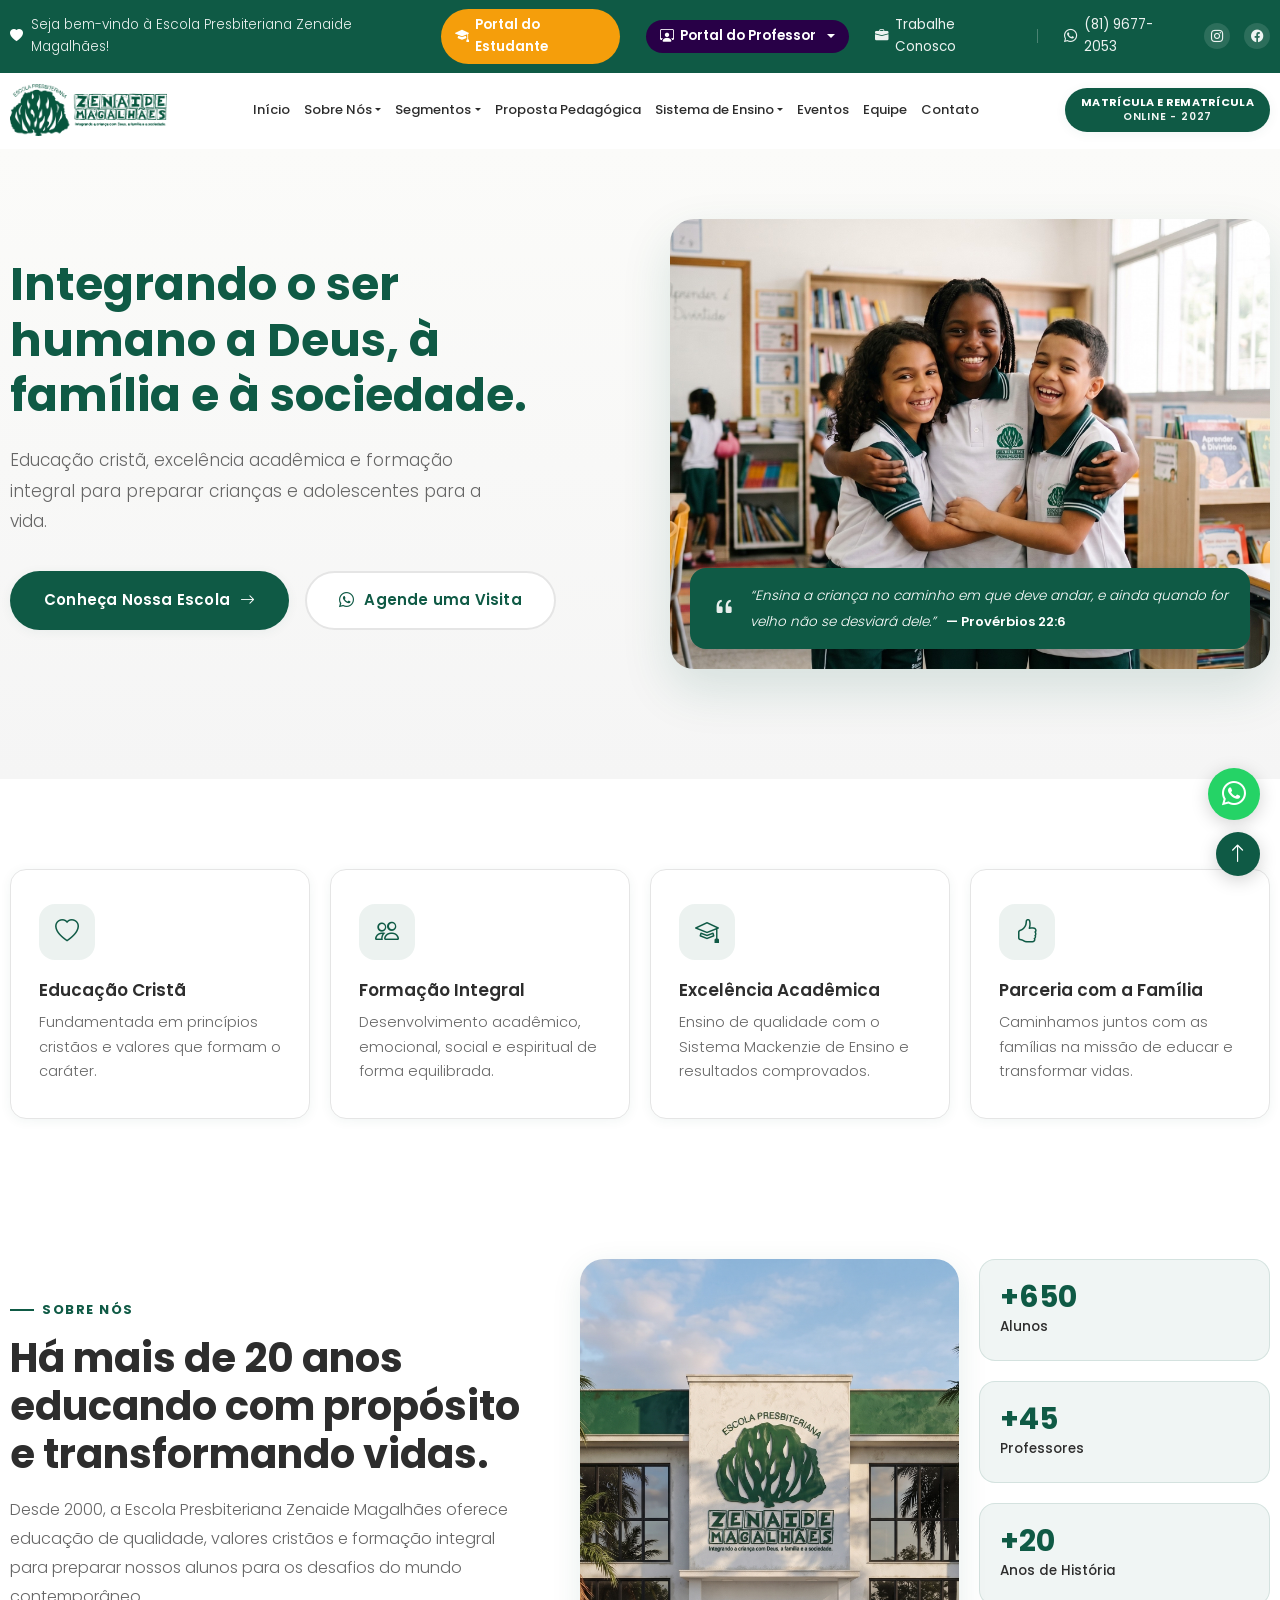
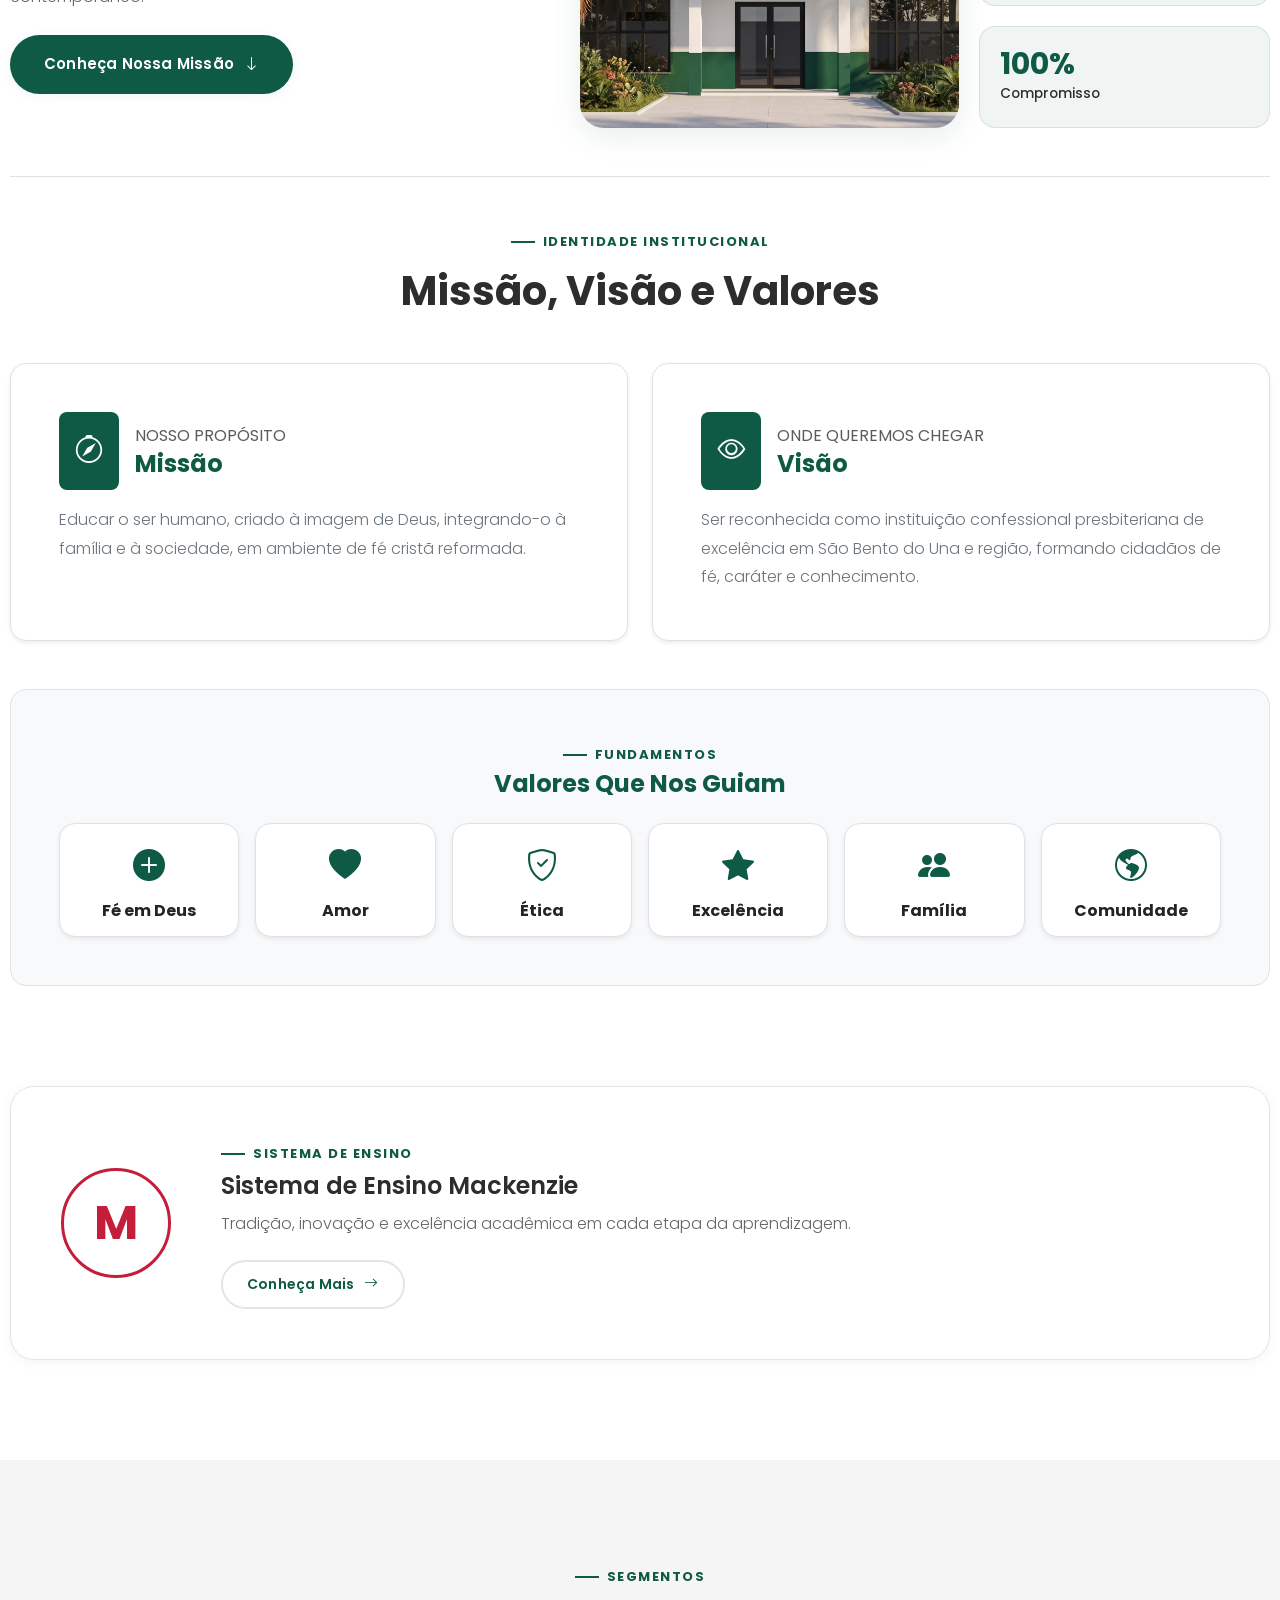
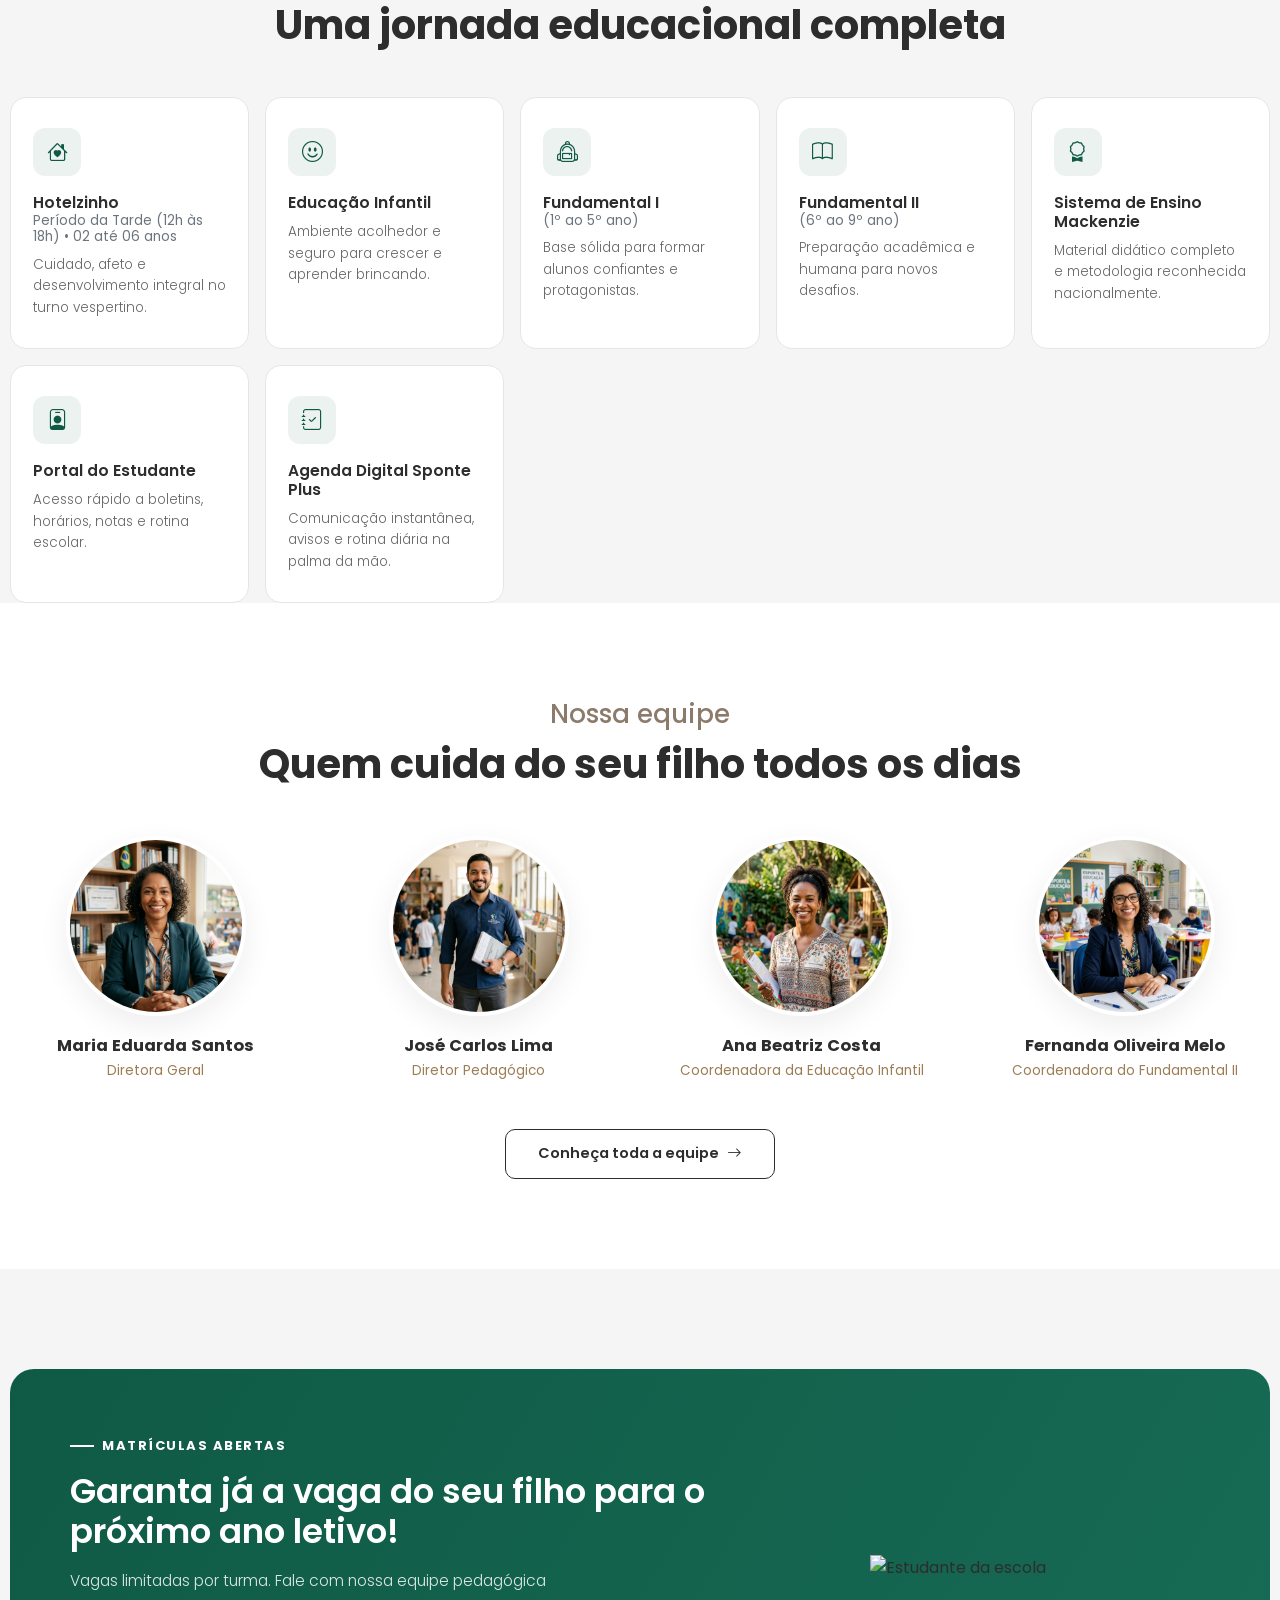
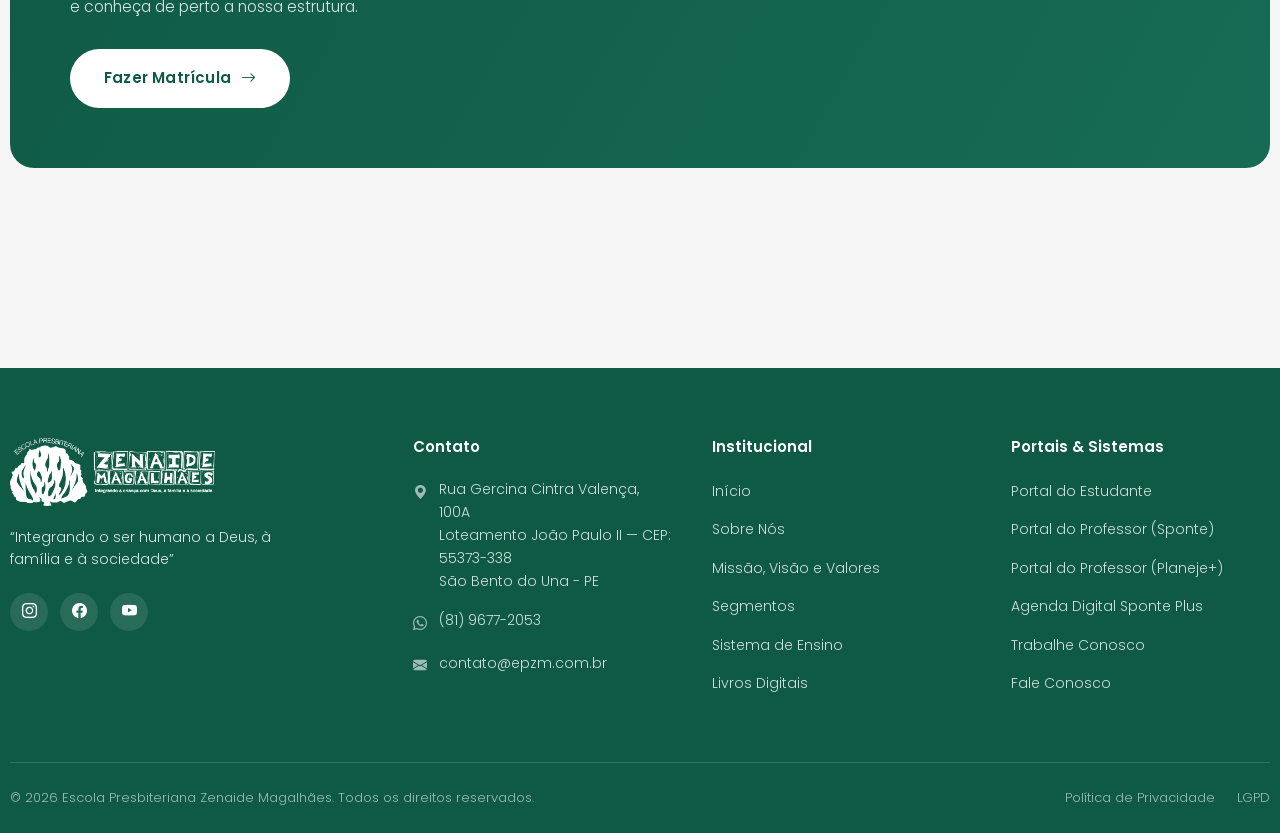
==== commit 37555b2d: "feat: update contact number to (81) 9677-2053 and add floating WhatsApp and back-to-top buttons" ====
--- a/index.html
+++ b/index.html
@@ -81,8 +81,8 @@
           <a href="#" class="topbar-item" title="Trabalhe Conosco"><i class="bi bi-briefcase-fill"></i><span
               class="topbar-label">Trabalhe Conosco</span></a>
           <div class="topbar-divider d-none d-md-block"></div>
-          <a href="tel:+558799712427" class="topbar-item topbar-phone" title="WhatsApp / Atendimento"><i
-              class="bi bi-whatsapp"></i><span class="topbar-label">(87) 99971-2427</span></a>
+          <a href="tel:+558196772053" class="topbar-item topbar-phone" title="WhatsApp / Atendimento"><i
+              class="bi bi-whatsapp"></i><span class="topbar-label">(81) 9677-2053</span></a>
           <div class="topbar-social">
             <a href="https://www.instagram.com/escolazenaidemagalhaes?igsh=MXUzbzU1NHZmdHBydw==" target="_blank"
               rel="noopener" aria-label="Instagram" title="Instagram"><i class="bi bi-instagram"></i></a>
@@ -260,10 +260,10 @@
         </div>
 
         <div class="mobile-quick-actions mb-3">
-          <a href="https://wa.me/5587999712427" target="_blank" rel="noopener" class="mobile-action-btn btn-wa">
+          <a href="https://wa.me/558196772053" target="_blank" rel="noopener" class="mobile-action-btn btn-wa">
             <i class="bi bi-whatsapp"></i> WhatsApp
           </a>
-          <a href="tel:+5587999712427" class="mobile-action-btn btn-tel">
+          <a href="tel:+558196772053" class="mobile-action-btn btn-tel">
             <i class="bi bi-telephone"></i> Ligar
           </a>
         </div>
@@ -290,7 +290,7 @@
               <a href="#a-escola" class="btn-ez btn-ez-primary">
                 Conheça Nossa Escola <i class="bi bi-arrow-right"></i>
               </a>
-              <a href="https://wa.me/558799712427" target="_blank" rel="noopener" class="btn-ez btn-ez-outline">
+              <a href="https://wa.me/558196772053" target="_blank" rel="noopener" class="btn-ez btn-ez-outline">
                 <i class="bi bi-whatsapp"></i> Agende uma Visita
               </a>
             </div>
@@ -664,7 +664,7 @@
           </div>
           <div class="footer-contact-item">
             <i class="bi bi-whatsapp"></i>
-            <span><a href="https://wa.me/5587999712427" target="_blank" rel="noopener">(87) 99971-2427</a></span>
+            <span><a href="https://wa.me/558196772053" target="_blank" rel="noopener">(81) 9677-2053</a></span>
           </div>
           <div class="footer-contact-item">
             <i class="bi bi-envelope-fill"></i>
@@ -686,7 +686,7 @@
         </div>
 
         <div class="footer-col">
-          <h5>Portais & Sistemas</h5>
+          <h5>Portais &amp; Sistemas</h5>
           <ul class="list-unstyled footer-links">
             <li><a href="#">Portal do Estudante</a></li>
             <li><a href="https://www.sponteeducacional.net.br/Default.aspx" target="_blank" rel="noopener">Portal do
@@ -714,6 +714,10 @@
 
   <!-- Botões Flutuantes (WhatsApp e Voltar ao Topo) -->
   <div class="floating-buttons-wrapper">
+    <a href="https://wa.me/558196772053" target="_blank" rel="noopener" class="btn-floating btn-whatsapp-float"
+      aria-label="Falar pelo WhatsApp" title="Falar pelo WhatsApp">
+      <i class="bi bi-whatsapp"></i>
+    </a>
     <button type="button" id="backToTopBtn" class="btn-floating btn-back-to-top" aria-label="Voltar ao topo">
       <i class="bi bi-arrow-up"></i>
     </button>
--- a/css/style.css
+++ b/css/style.css
@@ -112,8 +112,10 @@
 
 html {
   scroll-behavior: smooth;
-  overflow-x: clip;
+  scroll-padding-top: 100px;
+  overflow-x: hidden !important;
   width: 100%;
+  max-width: 100vw;
   color-scheme: light !important;
   forced-color-adjust: none !important;
 }
@@ -124,8 +126,9 @@
   font-weight: 400;
   line-height: 1.65;
   background-color: var(--color-white) !important;
-  overflow-x: clip;
+  overflow-x: hidden !important;
   width: 100%;
+  max-width: 100vw;
   position: relative;
   color-scheme: light !important;
   forced-color-adjust: none !important;
@@ -652,10 +655,9 @@
   bottom: 20px;
   left: 20px;
   right: 20px;
-  background: rgba(15, 90, 69, 0.92);
-  backdrop-filter: blur(8px);
-  -webkit-backdrop-filter: blur(8px);
-  color: #FFFFFF;
+  background-color: #0F5A45 !important;
+  background: #0F5A45 !important;
+  color: #FFFFFF !important;
   border-radius: var(--radius-md);
   padding: 14px 22px;
   box-shadow: 0 8px 24px rgba(0, 0, 0, 0.25);
@@ -663,6 +665,14 @@
   align-items: center;
   gap: 14px;
   z-index: 10;
+  forced-color-adjust: none !important;
+}
+
+.hero-quote-card *,
+.hero-quote-card blockquote,
+.hero-quote-card cite,
+.hero-quote-card i {
+  color: #FFFFFF !important;
 }
 
 .hero-quote-card i {
@@ -796,26 +806,30 @@
 }
 
 .stat-card {
-  background: var(--color-light);
+  background: rgba(15, 90, 69, 0.06) !important;
+  border: 1px solid rgba(15, 90, 69, 0.12);
   border-radius: var(--radius-md);
   padding: 22px 20px;
   text-align: left;
   transition: var(--transition-base);
-}
-
-.stat-card:hover {
-  background: var(--color-primary);
-}
-
-.stat-card:hover .stat-number,
-.stat-card:hover .stat-label {
-  color: #fff;
+  -webkit-tap-highlight-color: transparent;
+}
+
+@media (hover: hover) {
+  .stat-card:hover {
+    background: #0F5A45 !important;
+  }
+
+  .stat-card:hover .stat-number,
+  .stat-card:hover .stat-label {
+    color: #FFFFFF !important;
+  }
 }
 
 .stat-number {
   font-size: 30px;
   font-weight: 700;
-  color: var(--color-primary);
+  color: #0F5A45 !important;
   line-height: 1;
   display: block;
   margin-bottom: 4px;
@@ -823,8 +837,9 @@
 
 .stat-label {
   font-size: 13.5px;
-  color: var(--color-text-secondary);
-  font-weight: 400;
+  color: #2D2D2D !important;
+  font-weight: 500;
+  display: block;
 }
 
 /* Sub-seção Missão, Visão e Valores */
@@ -1689,14 +1704,27 @@
 
   .diferencial-card,
   .segmento-card,
-  .stat-card,
-  .hero-quote-card {
+  .stat-card {
     background-color: #FFFFFF !important;
     color: #2D2D2D !important;
     border-color: #E5E5E5 !important;
     forced-color-adjust: none !important;
   }
 
+  .hero-quote-card {
+    background-color: #0F5A45 !important;
+    background: #0F5A45 !important;
+    color: #FFFFFF !important;
+    forced-color-adjust: none !important;
+  }
+
+  .hero-quote-card *,
+  .hero-quote-card blockquote,
+  .hero-quote-card cite,
+  .hero-quote-card i {
+    color: #FFFFFF !important;
+  }
+
   .diferencial-card p,
   .segmento-card p,
   .section-text {
--- a/css/responsive.css
+++ b/css/responsive.css
@@ -115,21 +115,28 @@
 
   .topbar-links .dropdown-menu {
     position: absolute !important;
-    right: 0 !important;
-    left: auto !important;
+    left: 50% !important;
+    right: auto !important;
     top: 100% !important;
-    margin-top: 8px !important;
+    transform: translateX(-50%) !important;
+    margin-top: 10px !important;
     z-index: 10060 !important;
-    min-width: 200px;
+    width: 250px !important;
+    max-width: calc(100vw - 24px) !important;
     background: #FFFFFF !important;
-    box-shadow: 0 8px 30px rgba(0, 0, 0, 0.2) !important;
-    border: none !important;
+    box-shadow: 0 10px 35px rgba(0, 0, 0, 0.25) !important;
+    border: 1px solid #E5E5E5 !important;
+    border-radius: 12px !important;
+    padding: 8px !important;
   }
 
   .topbar-links .dropdown-menu .dropdown-item {
-    font-size: 13px;
-    padding: 8px 12px;
+    font-size: 13.5px;
+    padding: 10px 12px;
     color: #2D2D2D !important;
+    white-space: normal !important;
+    word-break: break-word !important;
+    border-radius: 8px;
   }
 
   .topbar-links .dropdown-menu .dropdown-item:hover {
@@ -169,7 +176,9 @@
     max-width: none;
     padding: 12px 16px;
     z-index: 10;
-    background: rgba(15, 90, 69, 0.92);
+    background-color: #0F5A45 !important;
+    background: #0F5A45 !important;
+    color: #FFFFFF !important;
     backdrop-filter: blur(8px);
     -webkit-backdrop-filter: blur(8px);
     box-shadow: 0 8px 24px rgba(0, 0, 0, 0.25);
@@ -341,10 +350,14 @@
     flex-direction: row;
     align-items: flex-start;
     gap: 14px;
-    padding: 16px 18px;
+    padding: 14px 16px;
     left: 10px;
     right: 10px;
-    bottom: -20px;
+    bottom: 12px;
+    position: absolute;
+    background-color: #0F5A45 !important;
+    background: #0F5A45 !important;
+    color: #FFFFFF !important;
   }
 
   .hero-quote-card i {
@@ -518,11 +531,13 @@
   }
 
   .hero-quote-card {
-    position: relative;
-    left: auto;
-    right: auto;
-    bottom: auto;
-    margin-top: -7px;
+    position: absolute;
+    bottom: 12px;
+    left: 10px;
+    right: 10px;
+    background-color: #0F5A45 !important;
+    background: #0F5A45 !important;
+    color: #FFFFFF !important;
   }
 
   .stat-number {
@@ -595,7 +610,12 @@
   }
 
   .stat-card:hover {
-    background: var(--color-primary);
+    background: #0F5A45 !important;
+  }
+
+  .stat-card:hover .stat-number,
+  .stat-card:hover .stat-label {
+    color: #FFFFFF !important;
   }
 
   .segmento-card:hover {
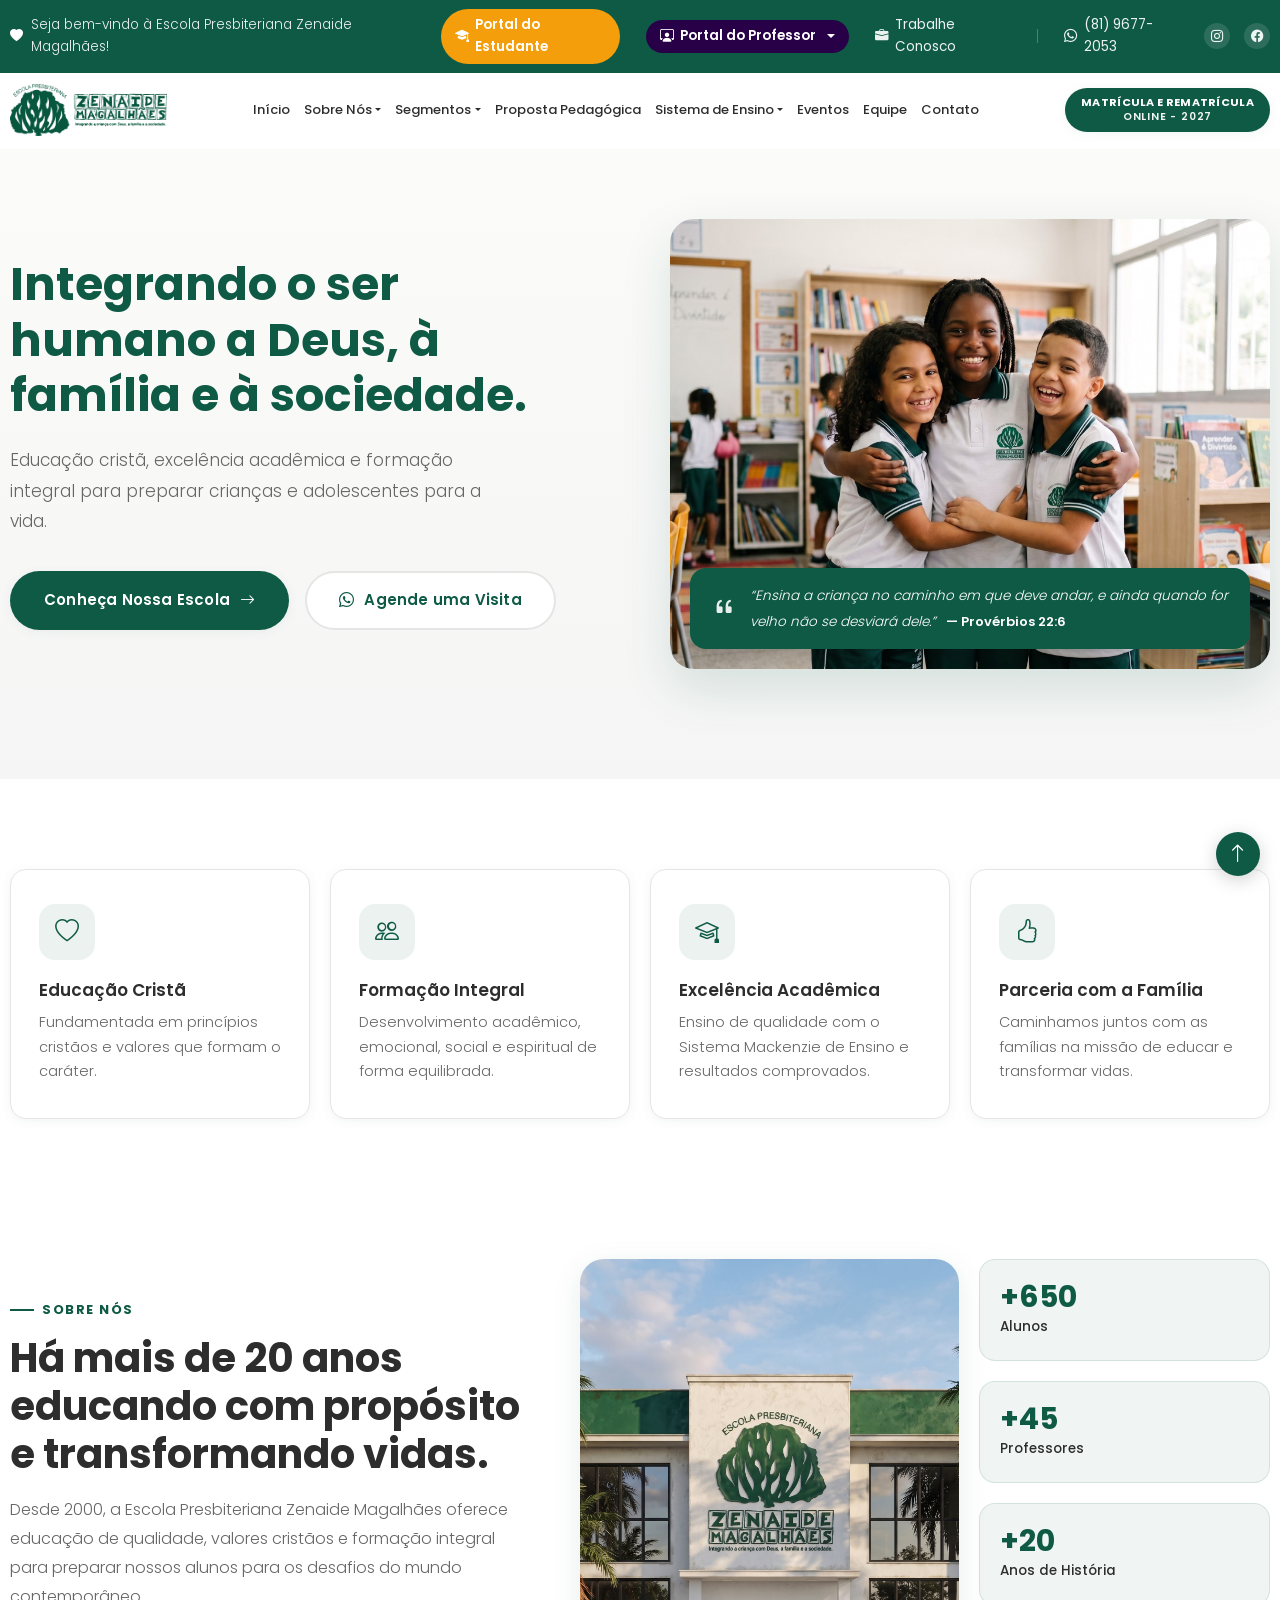
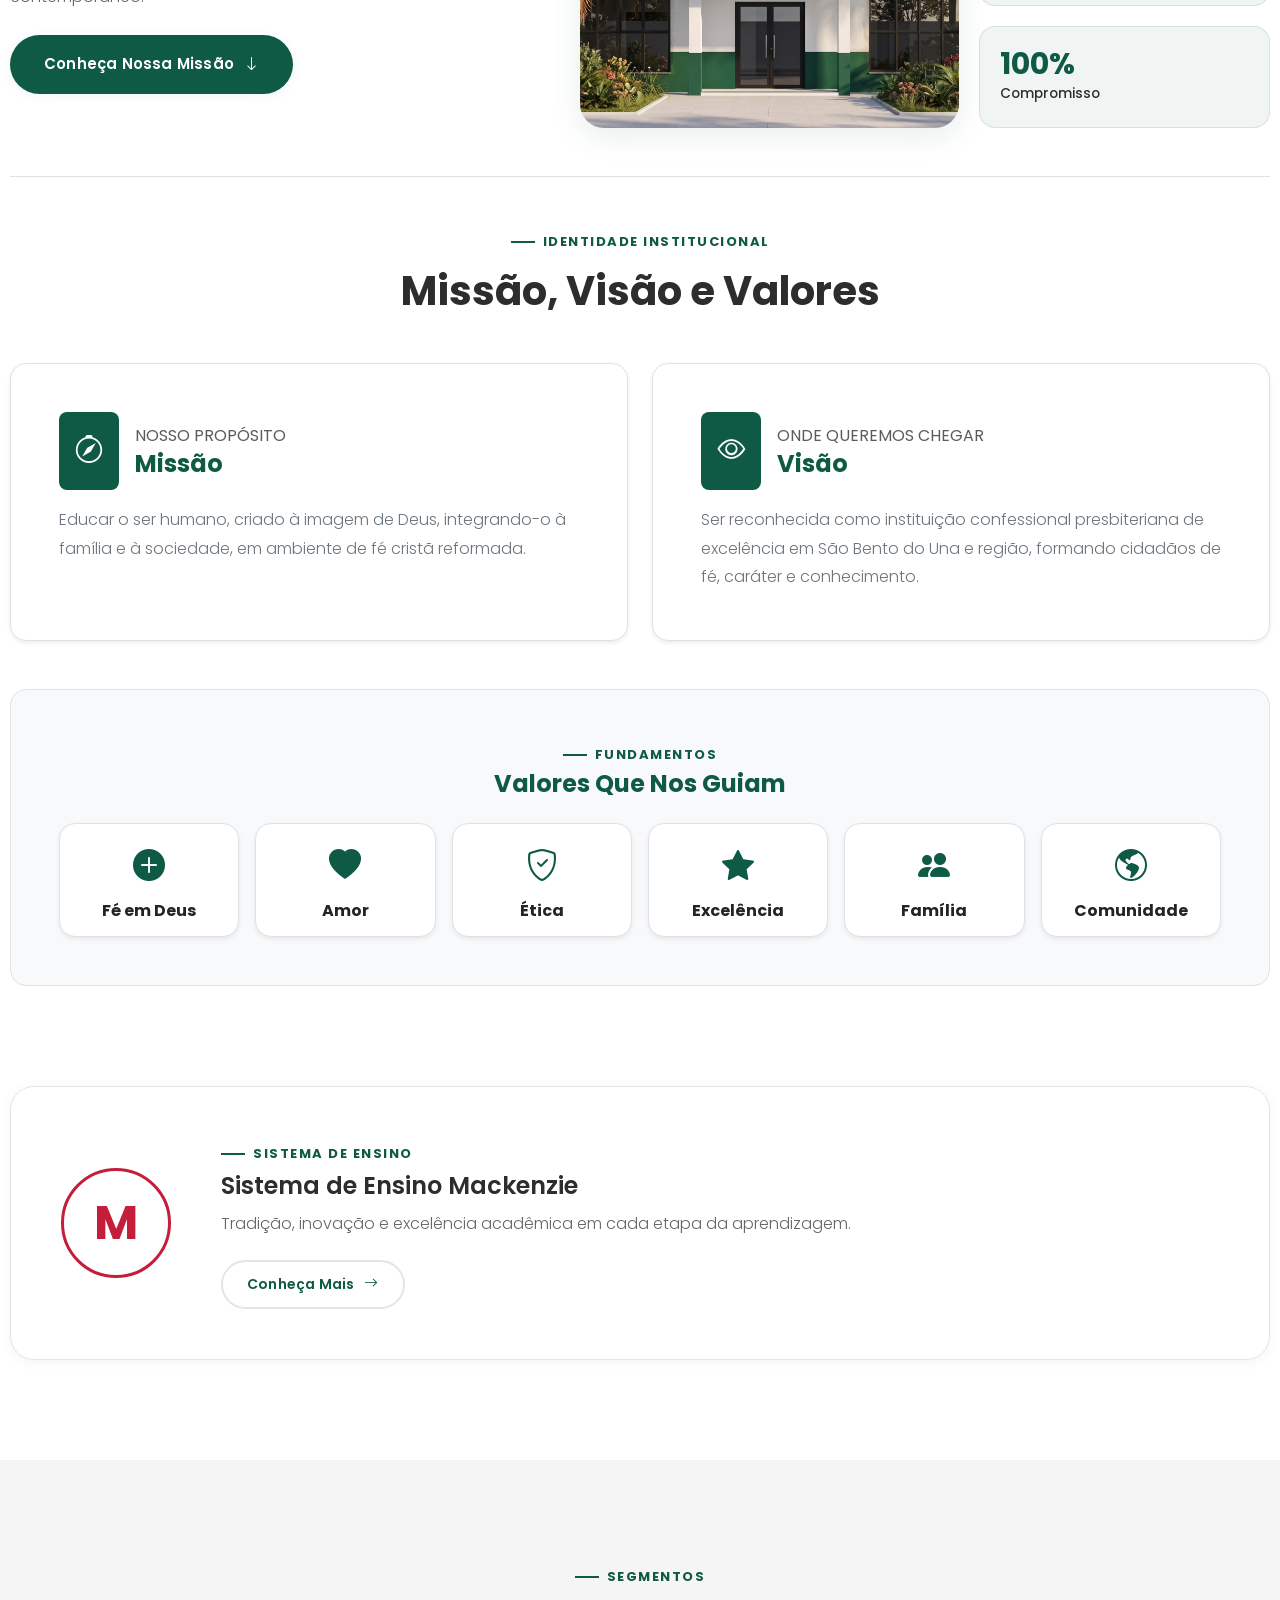
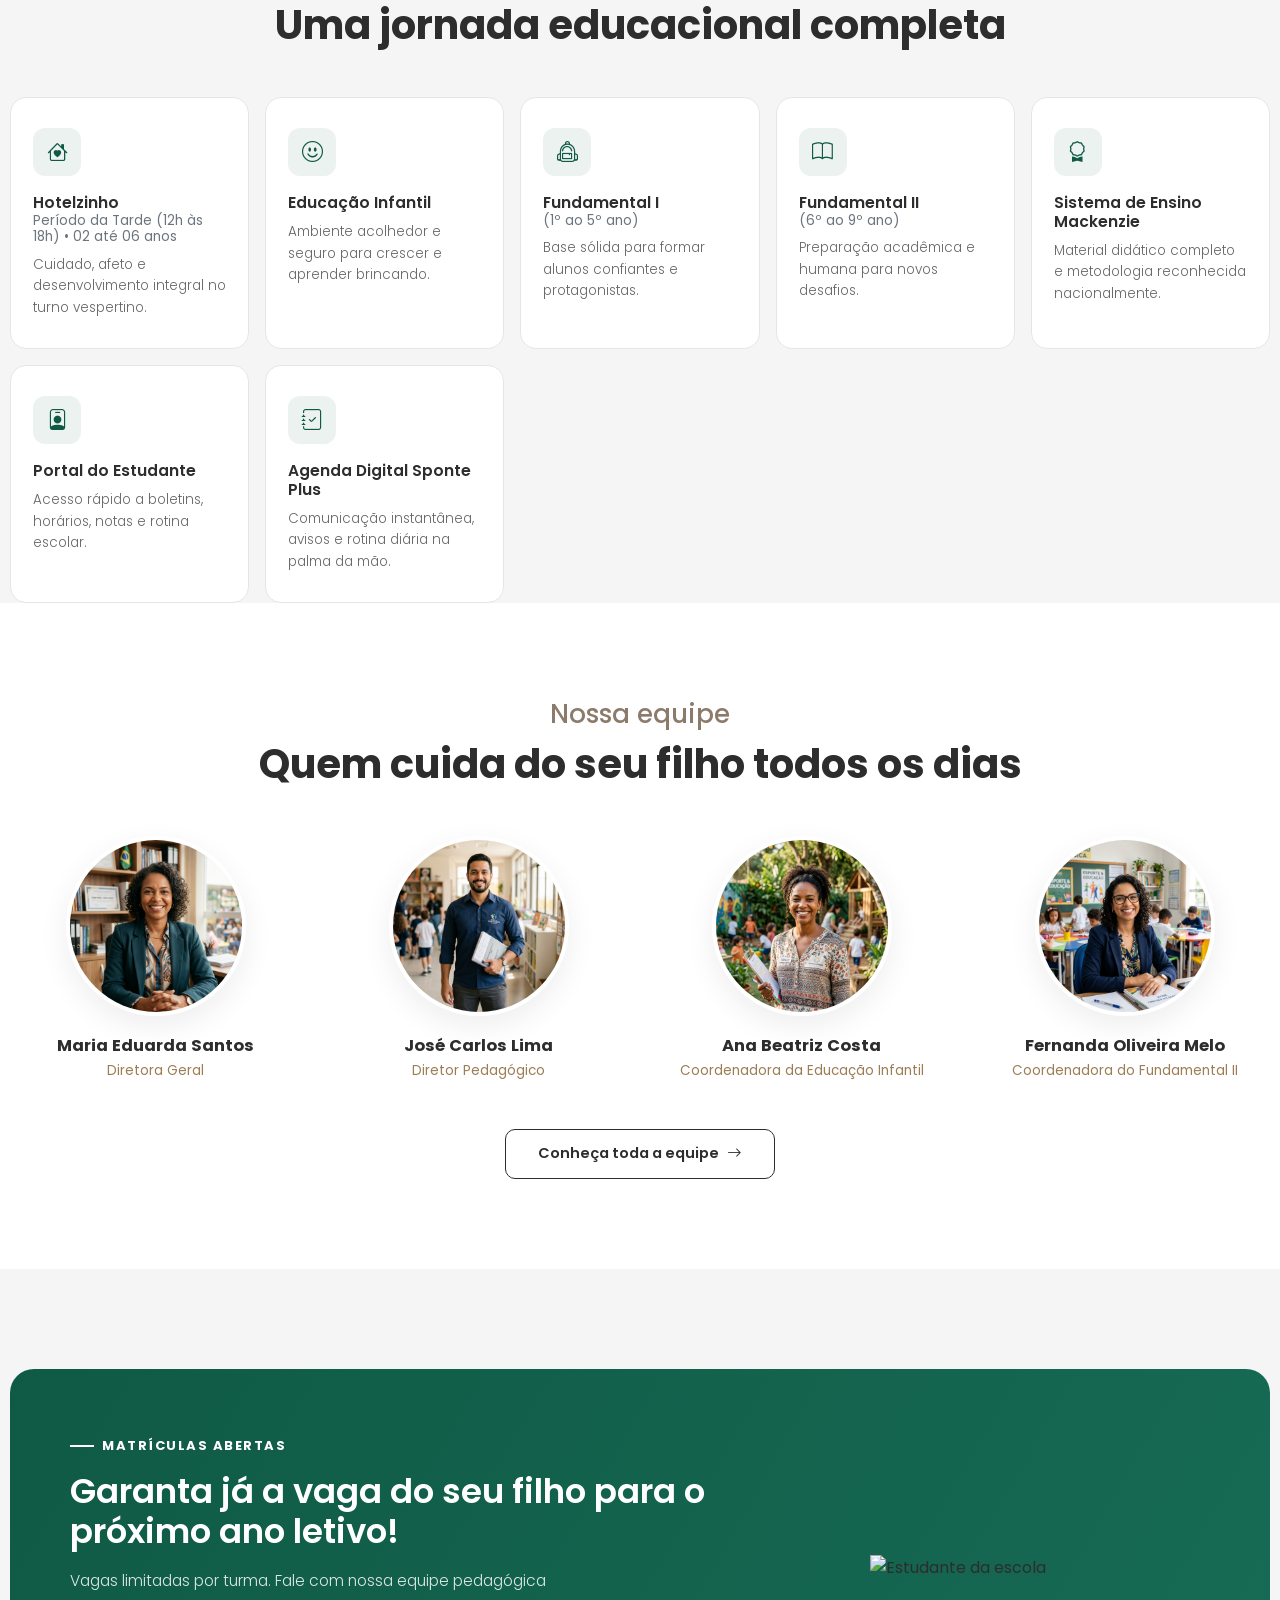
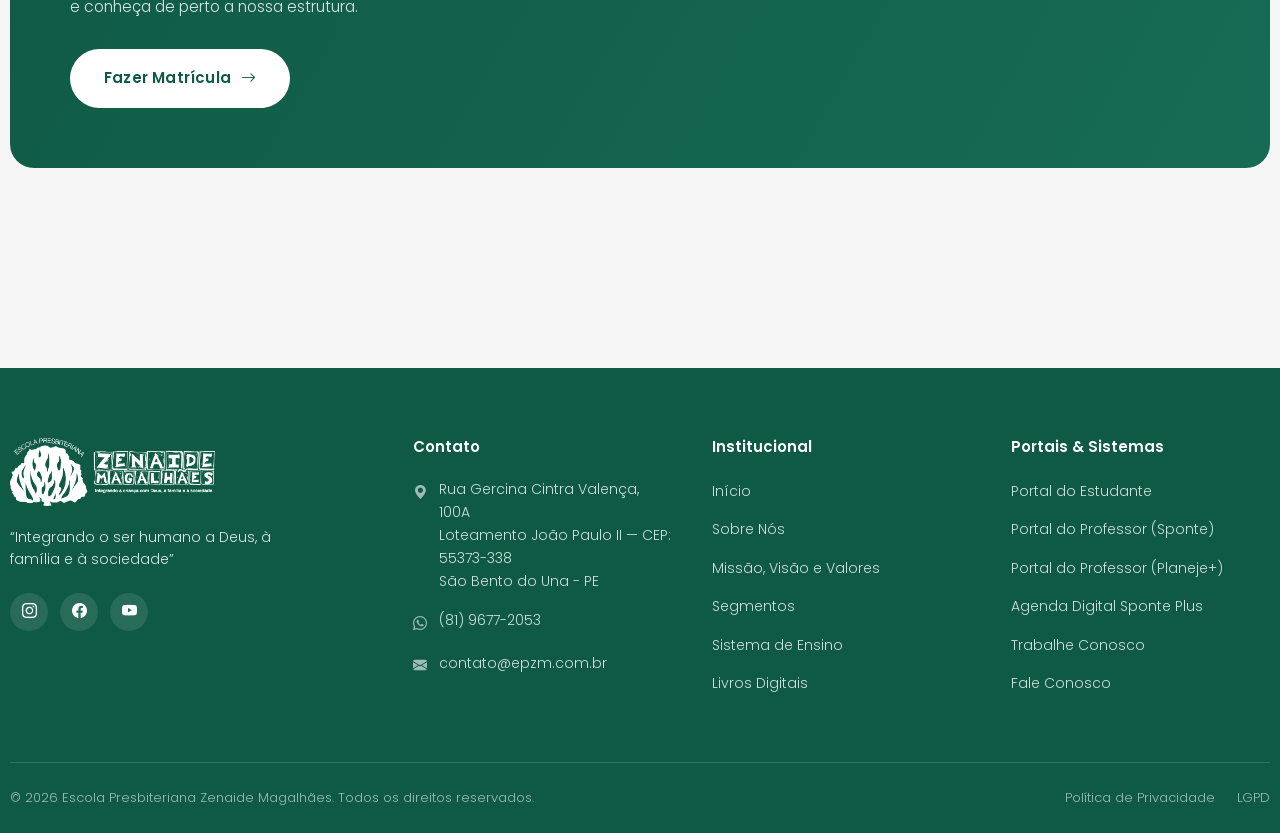
==== commit 8551e2c8: "fix: disable student portal links and remove WhatsApp floating button" ====
--- a/index.html
+++ b/index.html
@@ -53,7 +53,7 @@
           <span>Seja bem-vindo à Escola Presbiteriana Zenaide Magalhães!</span>
         </div>
         <div class="topbar-links">
-          <a href="#" class="topbar-item btn-portal-estudante" title="Portal do Estudante"><i
+          <a href="javascript:void(0)" onclick="return false;" class="topbar-item btn-portal-estudante" title="Portal do Estudante" style="cursor: default;"><i
               class="bi bi-mortarboard-fill"></i><span class="topbar-label">Portal do Estudante</span></a>
 
           <!-- PORTAL DO PROFESSOR DROPDOWN -->
@@ -688,7 +688,7 @@
         <div class="footer-col">
           <h5>Portais &amp; Sistemas</h5>
           <ul class="list-unstyled footer-links">
-            <li><a href="#">Portal do Estudante</a></li>
+            <li><a href="javascript:void(0)" onclick="return false;" style="cursor: default;">Portal do Estudante</a></li>
             <li><a href="https://www.sponteeducacional.net.br/Default.aspx" target="_blank" rel="noopener">Portal do
                 Professor (Sponte)</a></li>
             <li><a href="https://planeje.escolazenaidemagalhaes.com.br" target="_blank" rel="noopener">Portal do
@@ -712,12 +712,8 @@
     </div>
   </footer>
 
-  <!-- Botões Flutuantes (WhatsApp e Voltar ao Topo) -->
+  <!-- Botão Flutuante (Voltar ao Topo) -->
   <div class="floating-buttons-wrapper">
-    <a href="https://wa.me/558196772053" target="_blank" rel="noopener" class="btn-floating btn-whatsapp-float"
-      aria-label="Falar pelo WhatsApp" title="Falar pelo WhatsApp">
-      <i class="bi bi-whatsapp"></i>
-    </a>
     <button type="button" id="backToTopBtn" class="btn-floating btn-back-to-top" aria-label="Voltar ao topo">
       <i class="bi bi-arrow-up"></i>
     </button>
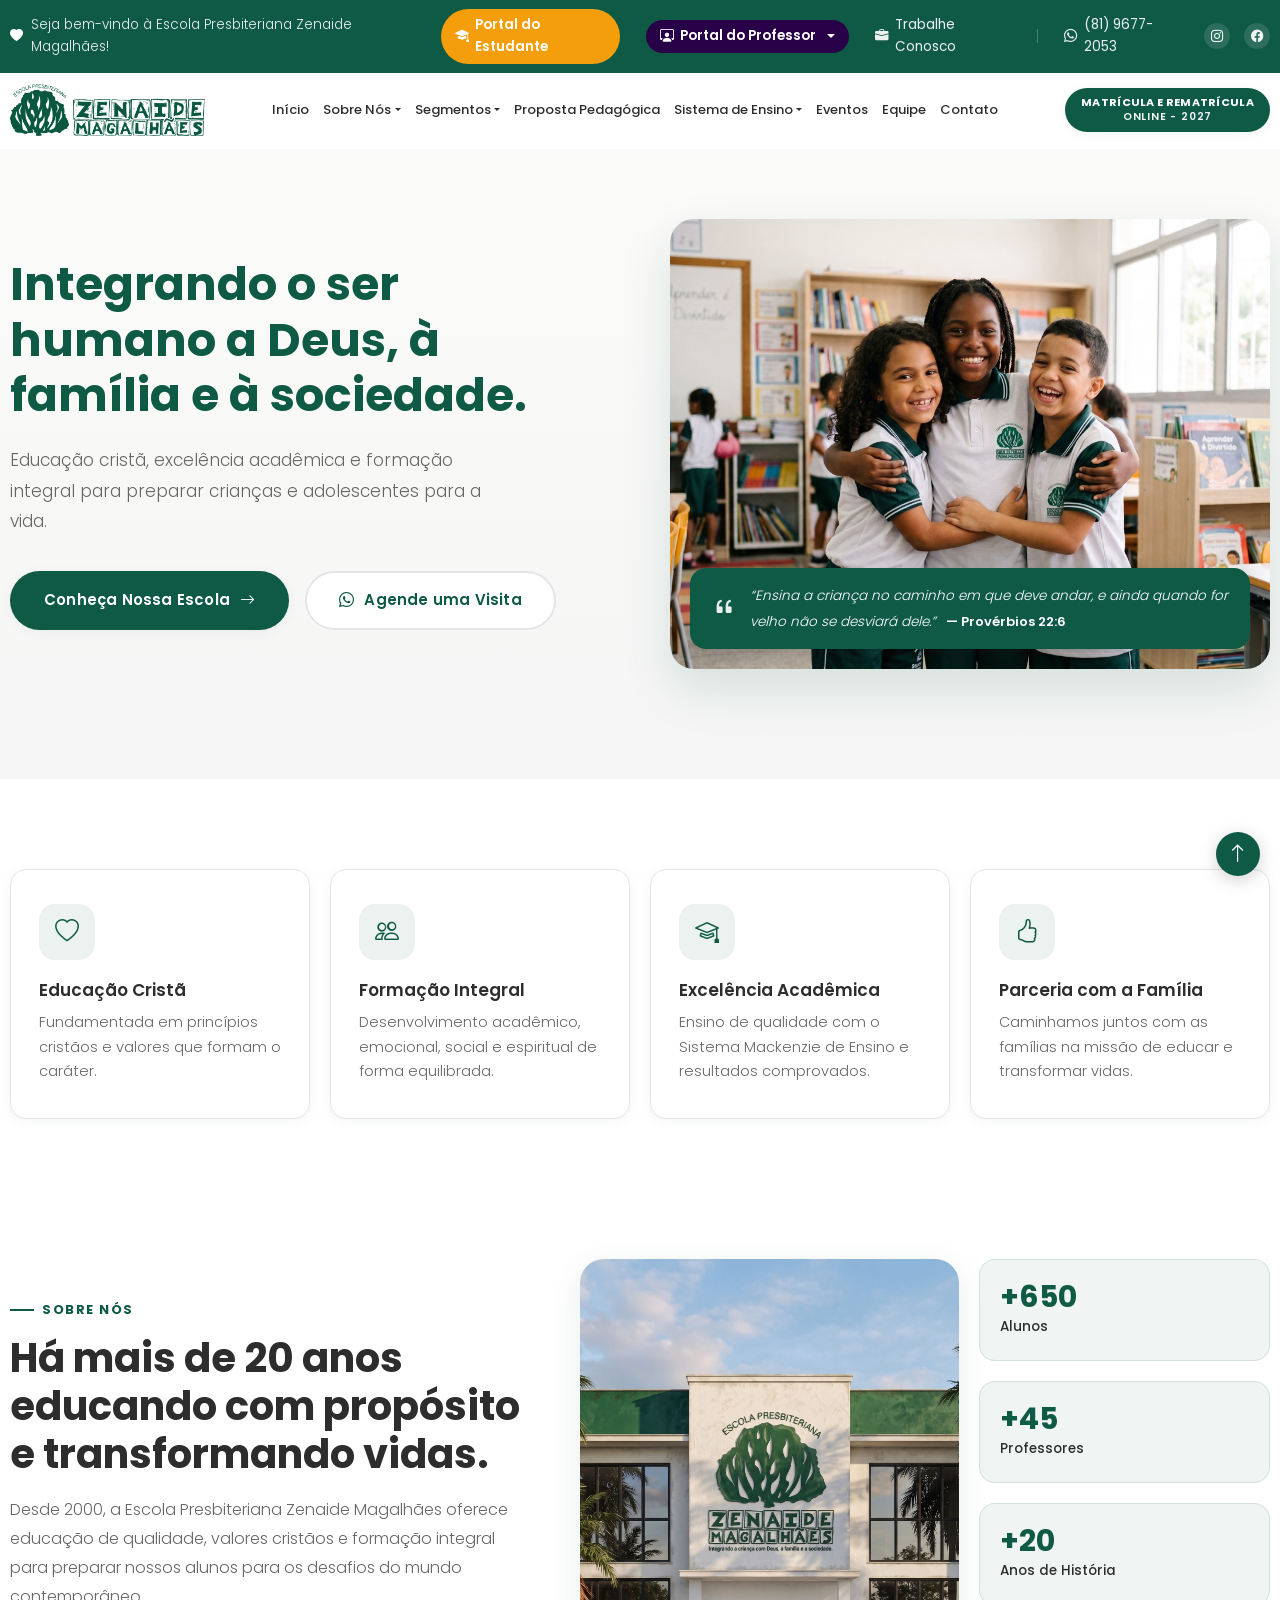
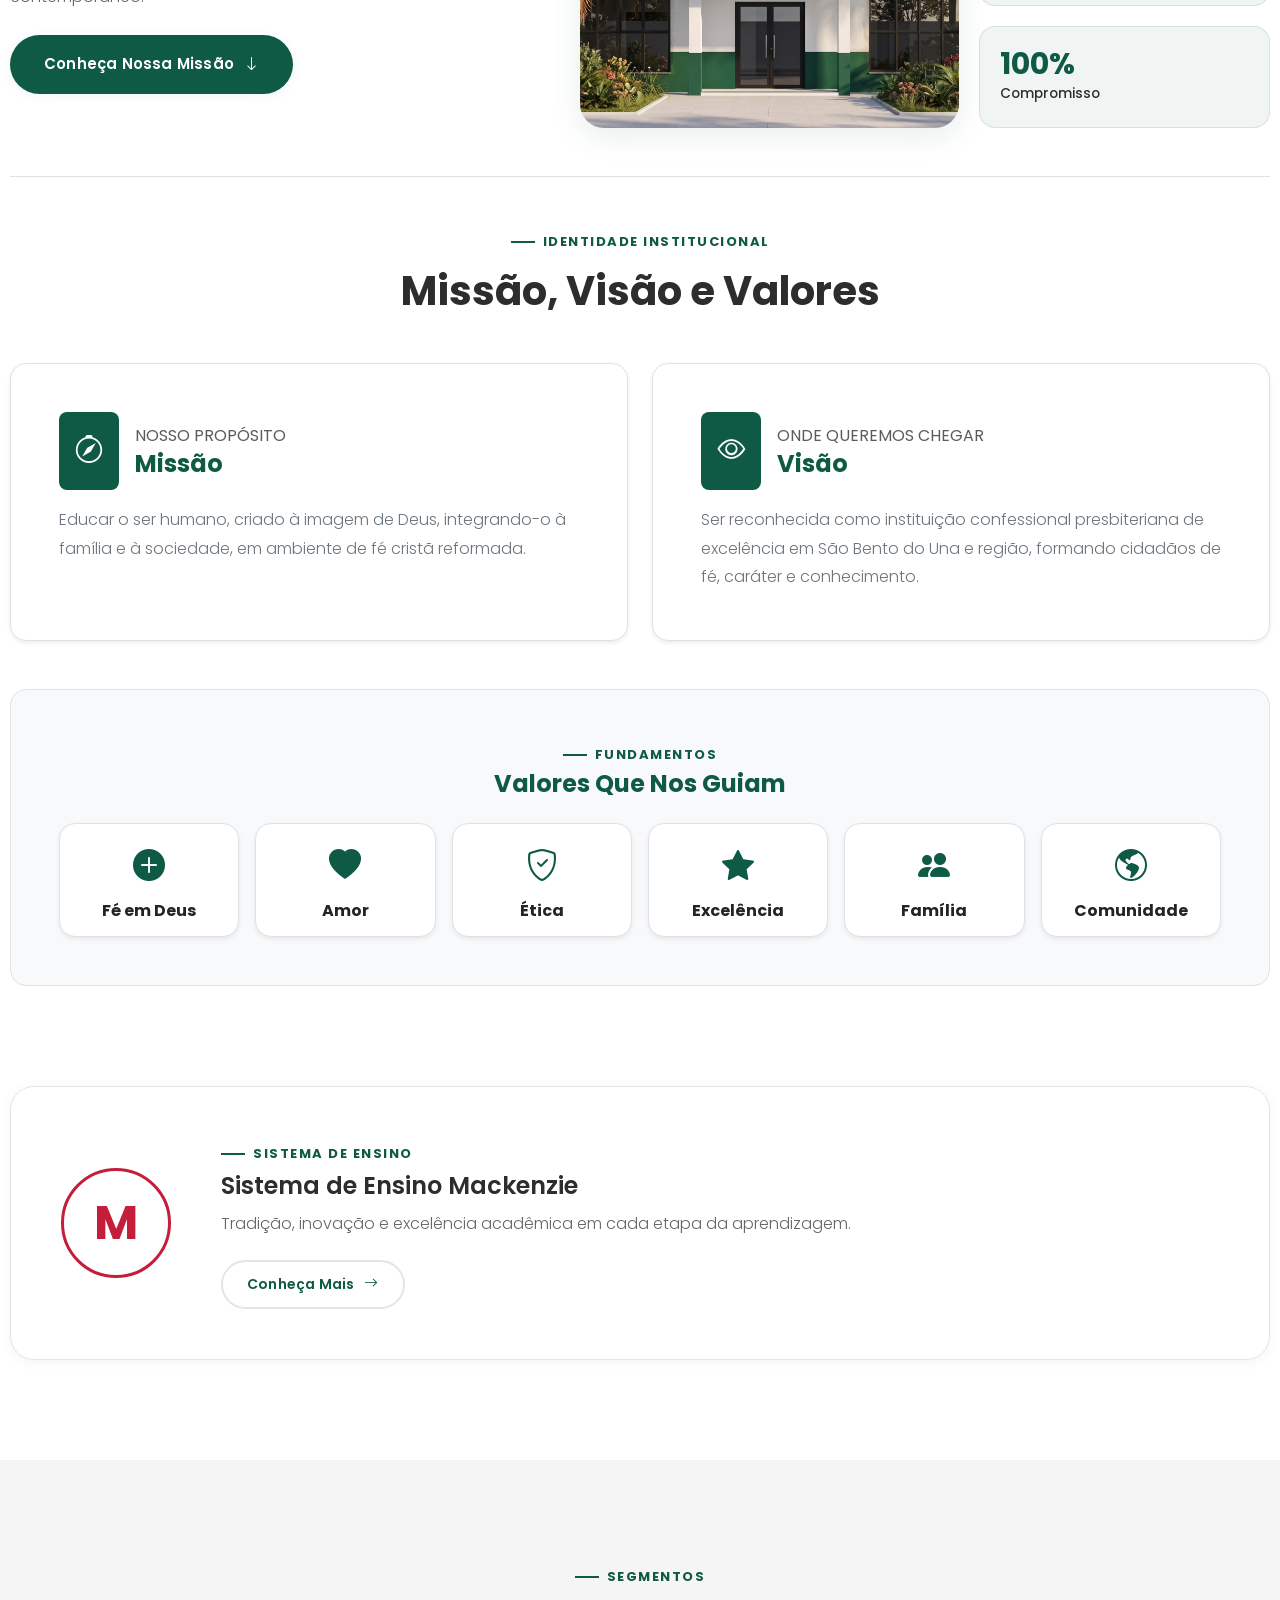
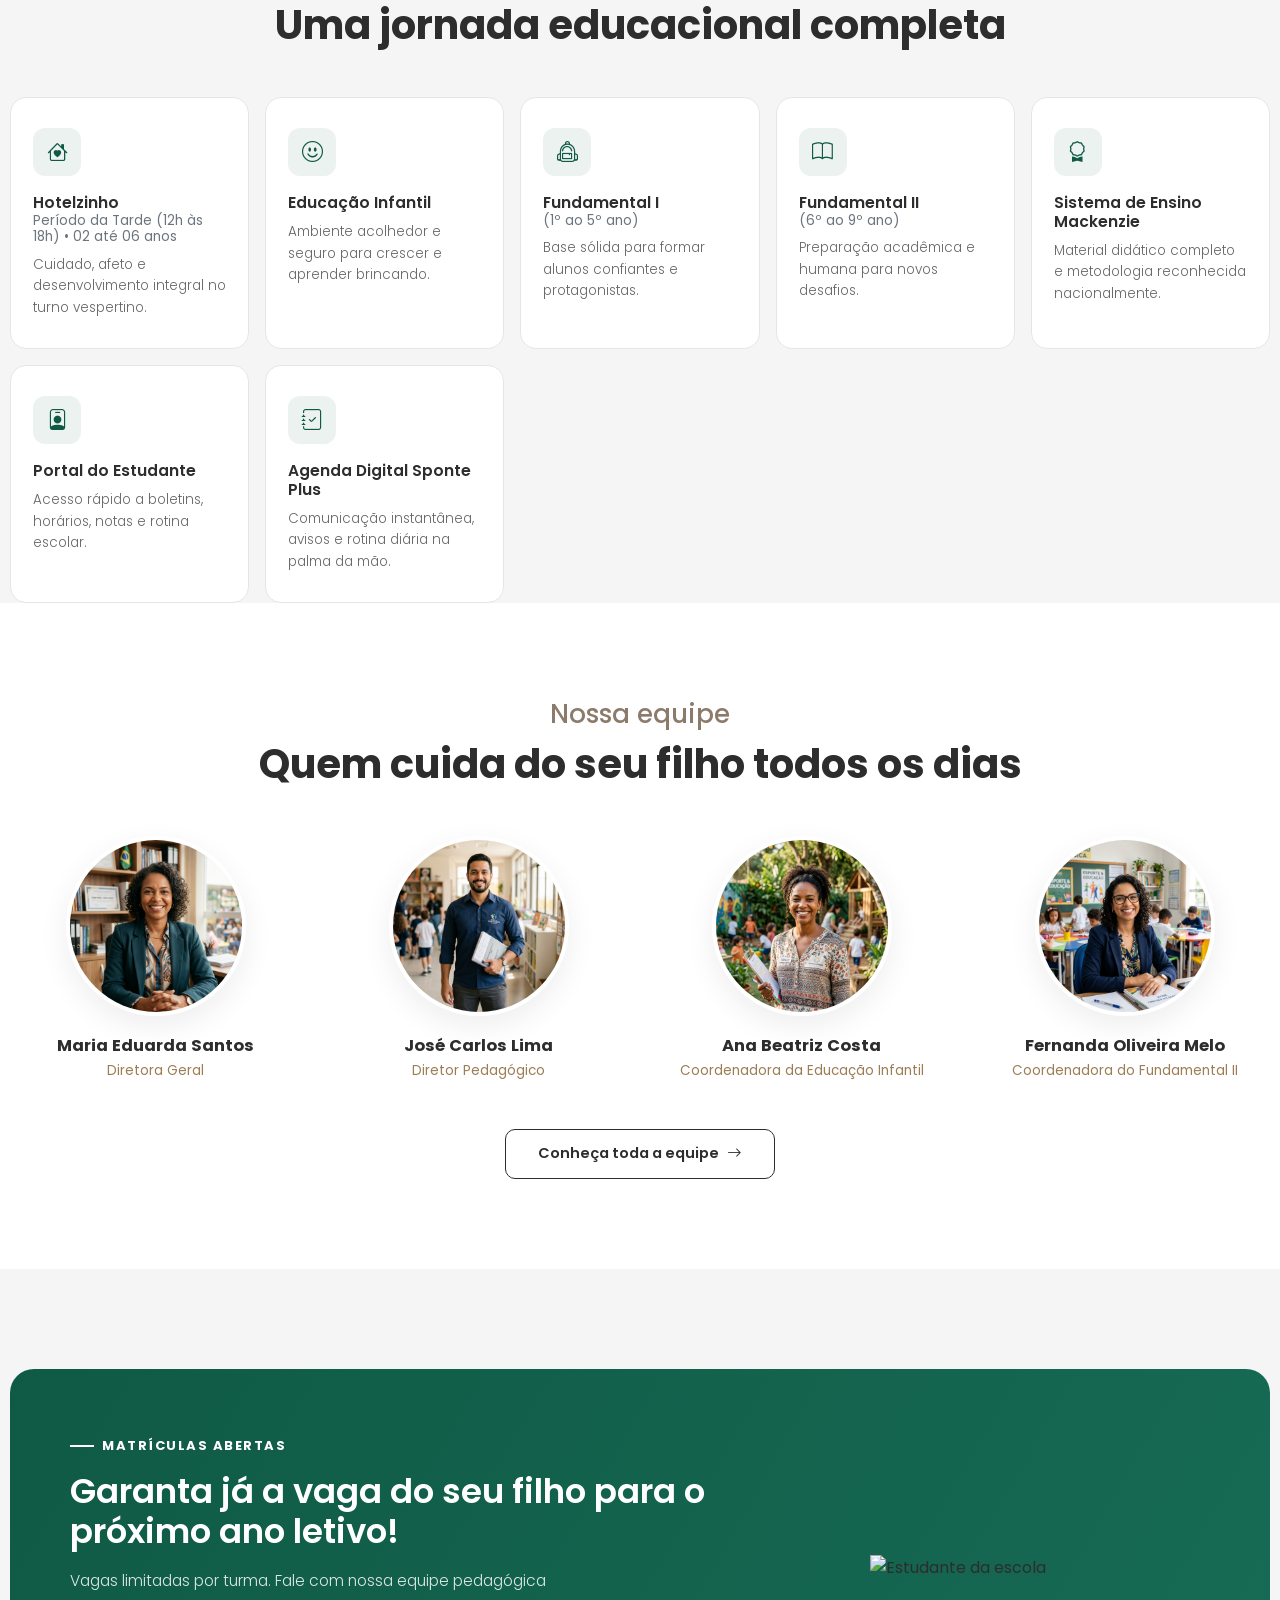
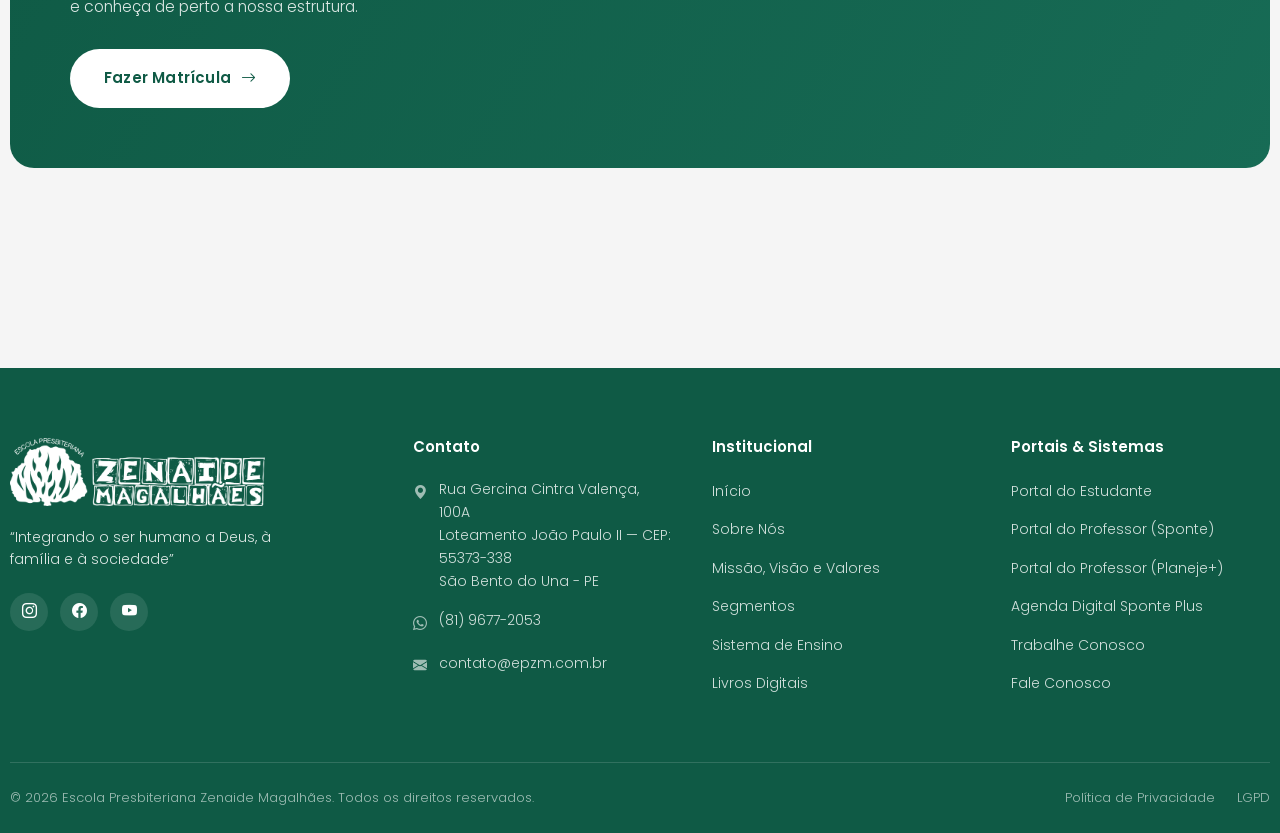
==== commit fc19ccf7: "feat: initialize CSS structure with global styles, variables, and responsive layout configurations" ====
--- a/index.html
+++ b/index.html
@@ -240,7 +240,6 @@
       </ul>
 
       <div class="mobile-offcanvas-footer pt-3 border-top">
-        <!-- Padronização das Redes Sociais no Sidebar -->
         <div class="mobile-social-bar mb-3">
           <span class="mobile-social-title">Siga-nos:</span>
           <div class="mobile-social-links">
@@ -298,7 +297,6 @@
 
           <div class="hero-visual" data-aos="fade-left">
             <div class="hero-visual-frame">
-              <!-- Illustrative placeholder graphic (royalty-free style) representing students -->
               <img src="assets/img/hero-alunos.jpeg" alt="Alunos sorrindo em sala de aula" loading="lazy">
               <div class="hero-quote-card">
                 <i class="bi bi-quote"></i>
--- a/css/fonts.css
+++ b/css/fonts.css
@@ -1,4 +1,4 @@
-/* Self-hosted Poppins — avoids dependency on Google Fonts CDN */
+/* Poppins — Fontes Institucionais */
 
 @font-face {
   font-family: 'Poppins';
--- a/css/style.css
+++ b/css/style.css
@@ -263,7 +263,7 @@
   font-size: 14px;
 }
 
-/* Botão Destaque Responsivo MATRÍCULA E REMATRÍCULA ONLINE - 2027 */
+/* Botão Matrícula */
 .btn-header-matricula,
 .btn-mobile-matricula {
   white-space: normal !important;
@@ -355,7 +355,7 @@
   opacity: 0.85;
 }
 
-/* Botão Destaque Portal do Estudante (Amarelo Dourado Harmonioso #F59E0B com texto branco) */
+/* Portal do Estudante */
 .topbar-links a.btn-portal-estudante {
   background: #F59E0B;
   color: #FFFFFF !important;
@@ -377,7 +377,7 @@
   transform: translateY(-2px);
 }
 
-/* Botão Destaque Portal do Professor (Roxo #280047 com texto branco) */
+/* Portal do Professor */
 .topbar-links a.btn-portal-professor {
   background: #280047;
   color: #FFFFFF !important;
--- a/css/responsive.css
+++ b/css/responsive.css
@@ -61,7 +61,7 @@
     display: none;
   }
 
-  /* Padronização uniforme de TODOS os ícones da topbar (Portais, WhatsApp e Redes) */
+  /* Ícones da Topbar */
   .topbar-links .dropdown {
     display: inline-flex;
     align-items: center;
@@ -603,7 +603,7 @@
   }
 }
 
-/* Enforce touch-safe hovers */
+/* Hover para desktop */
 @media (hover: hover) {
   .diferencial-card:hover {
     transform: translateY(-8px);
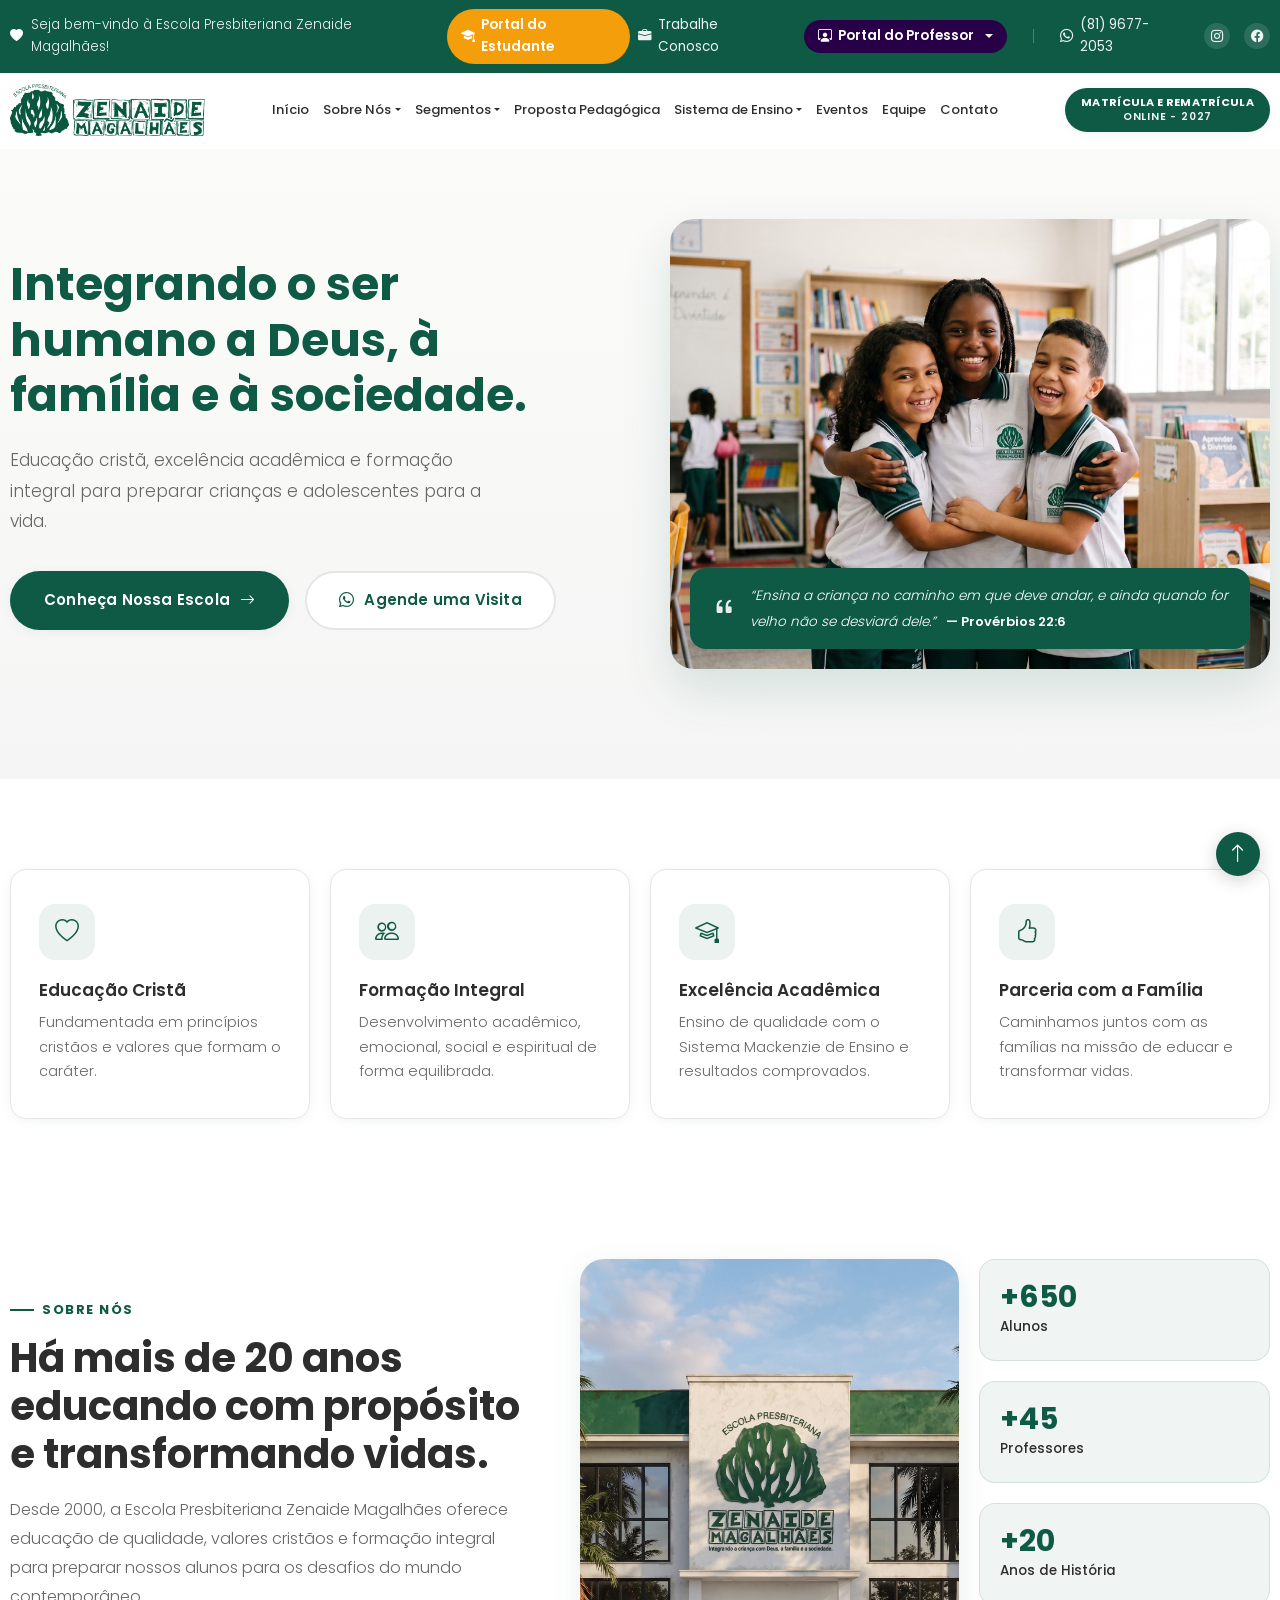
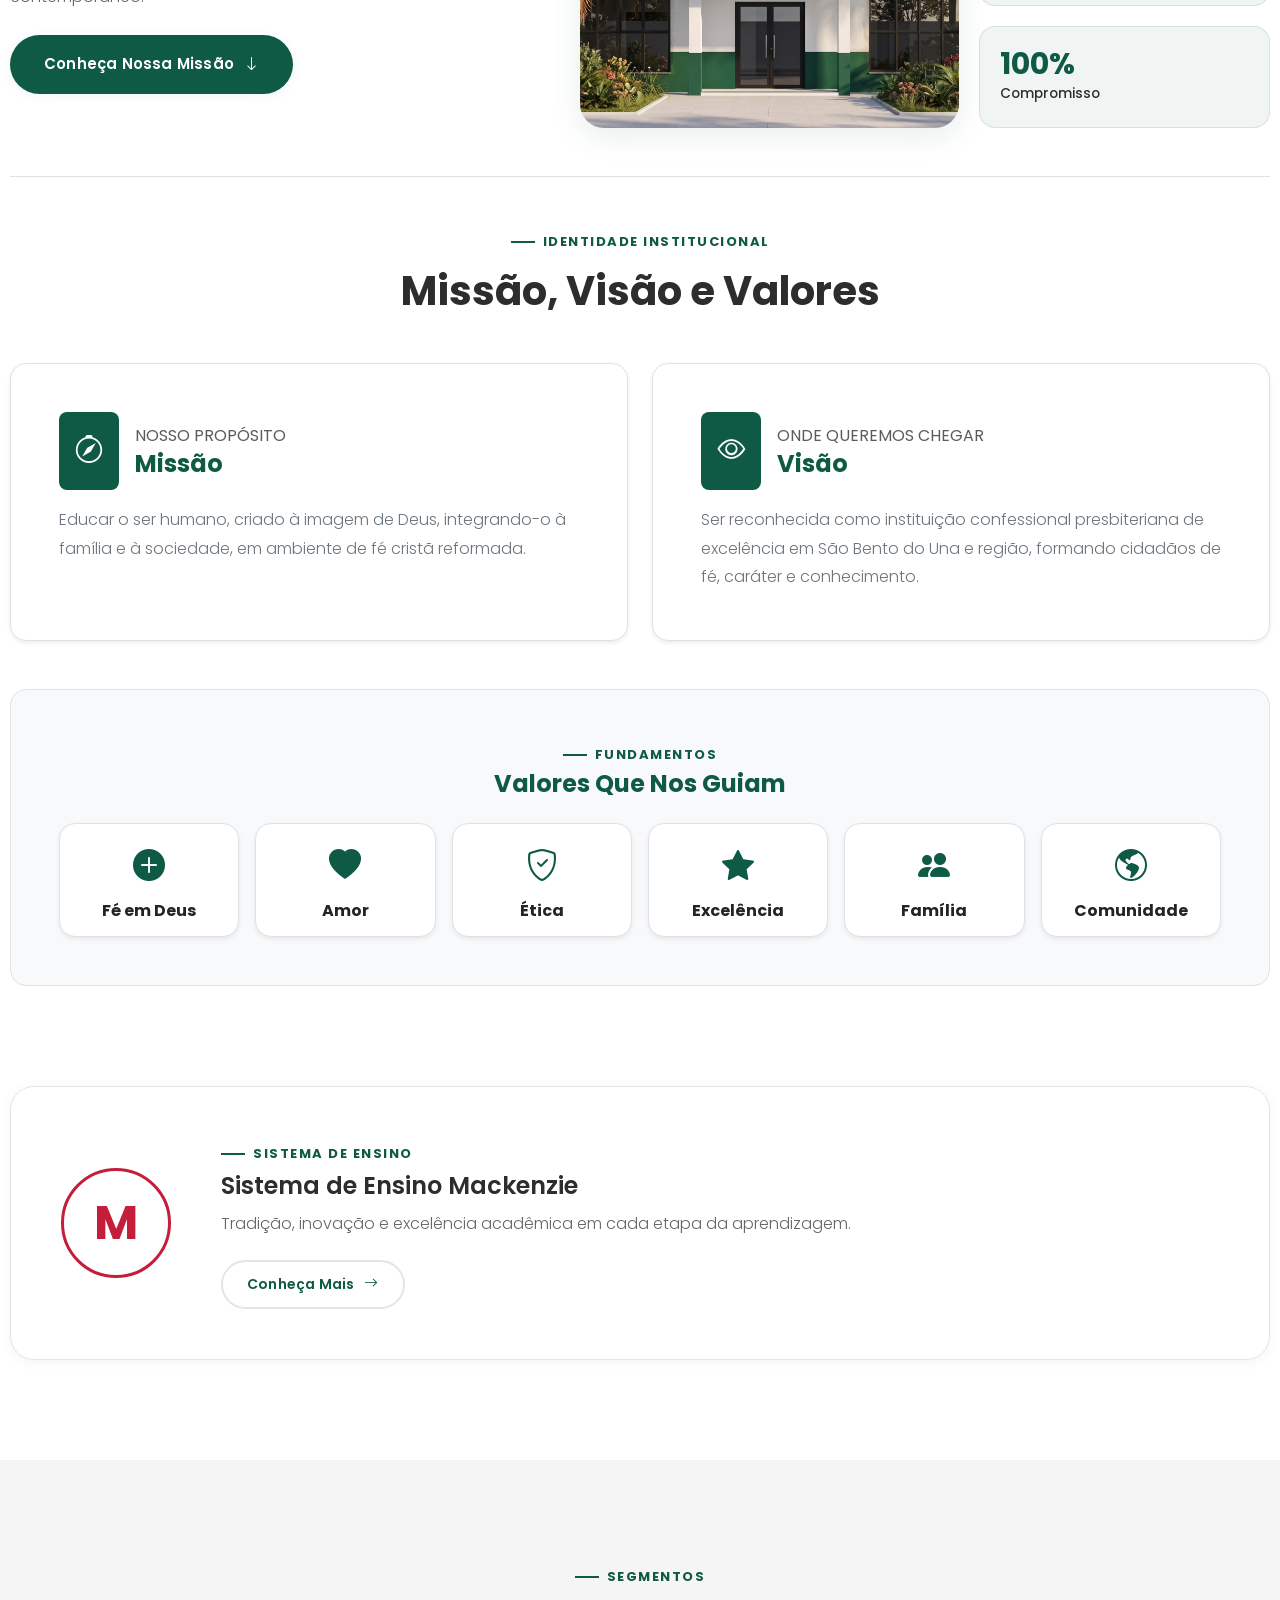
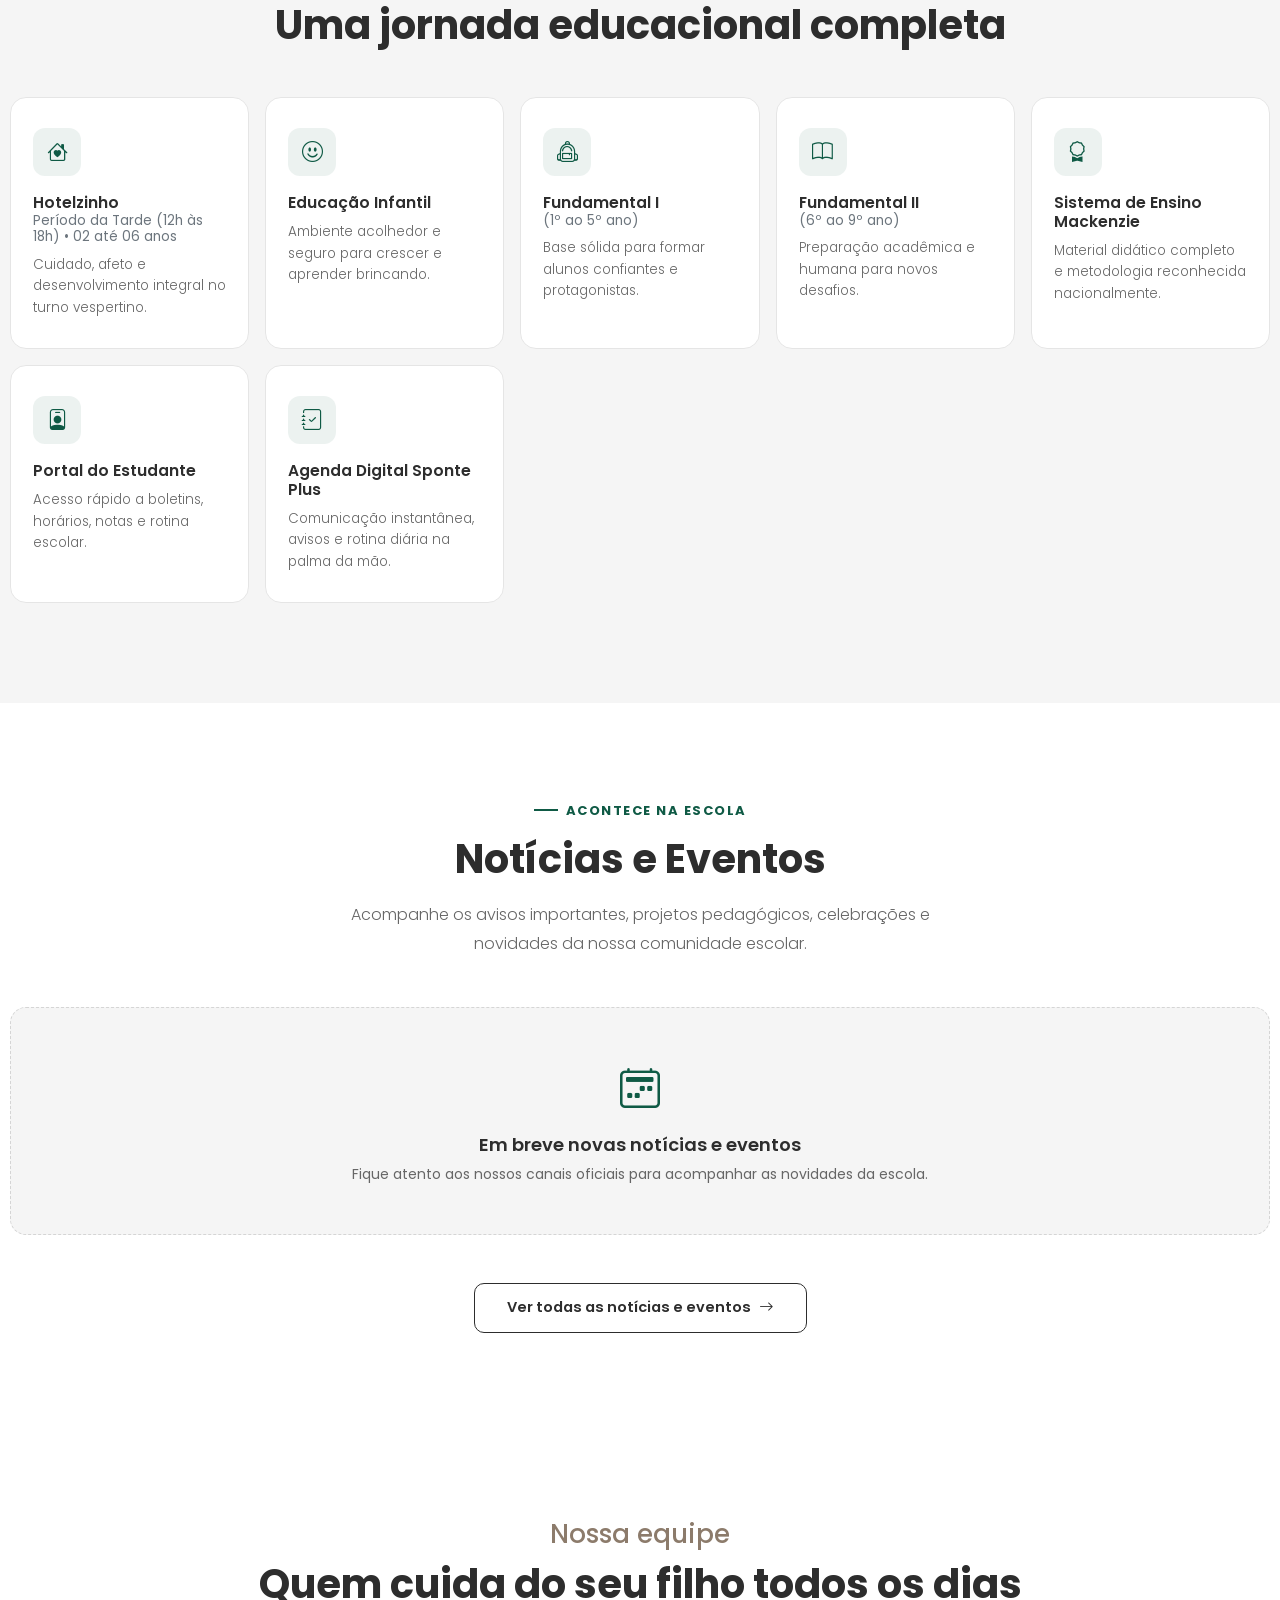
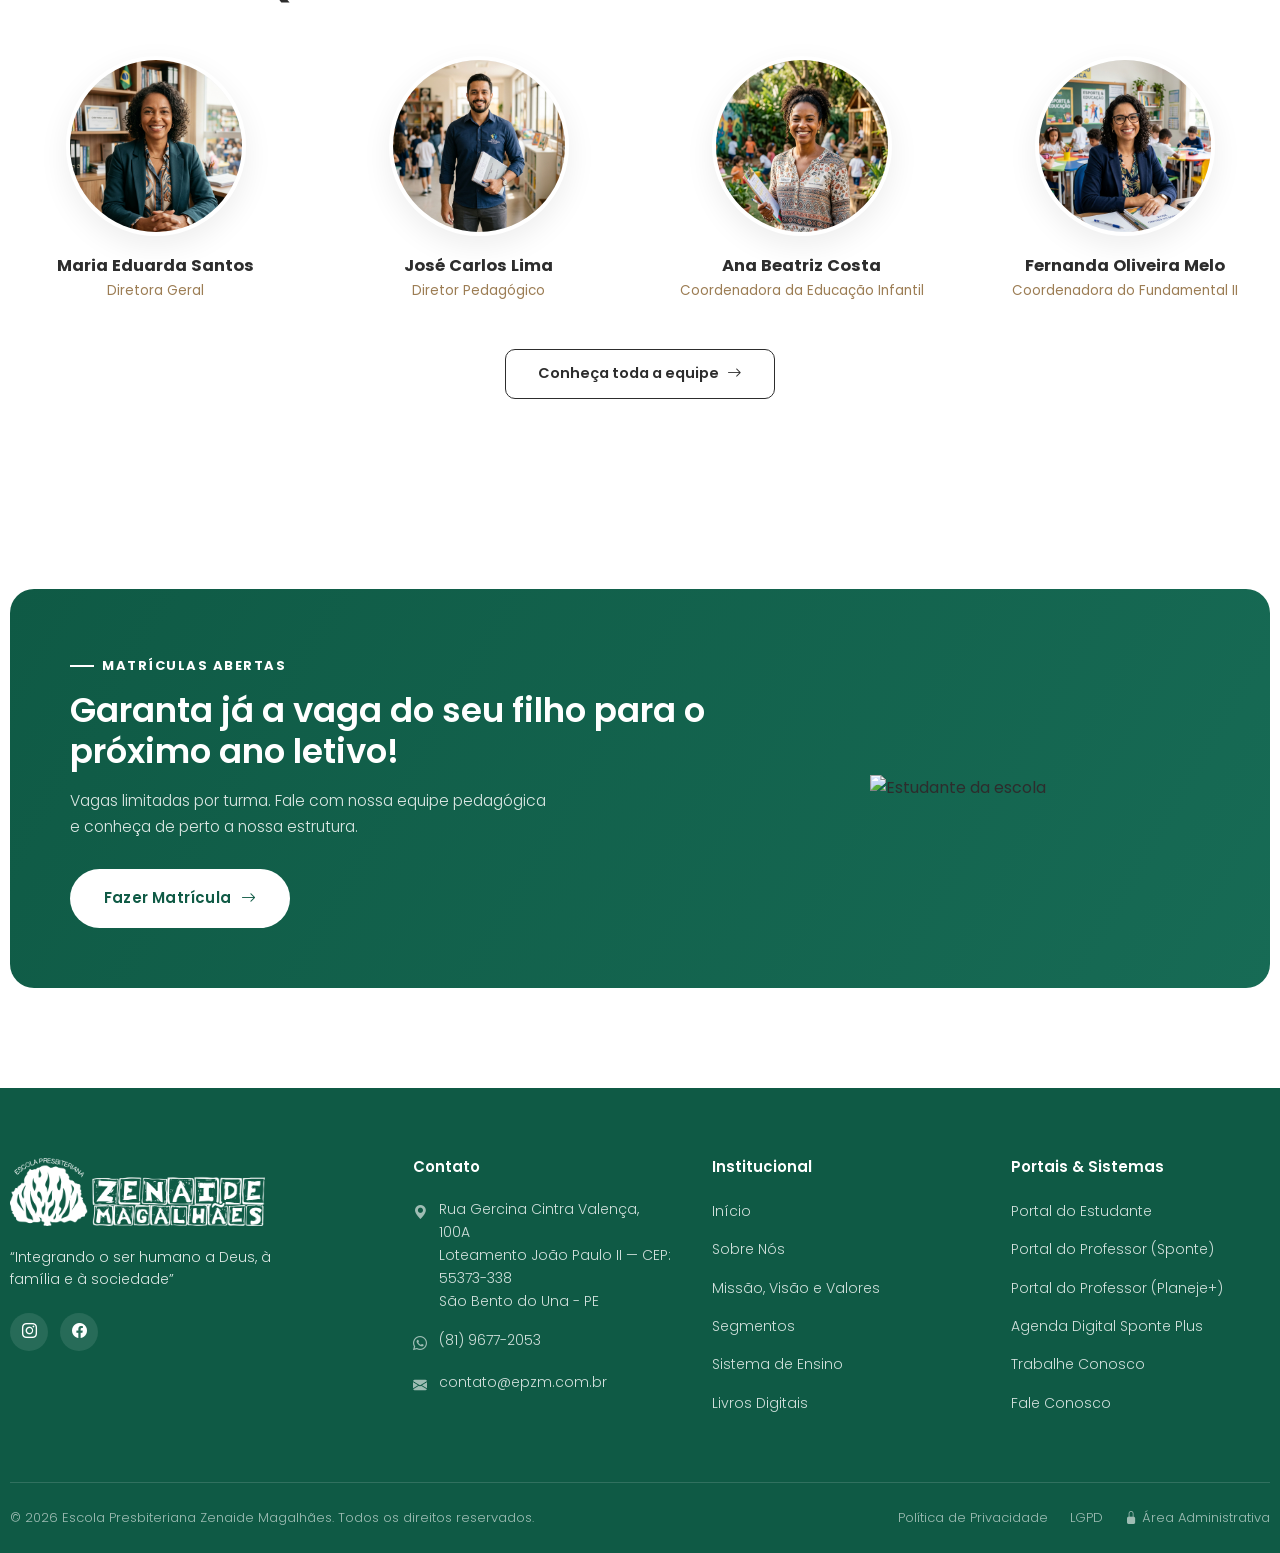
==== commit 522a0640: "feat: add admin dashboard interface, authentication flows, and Supabase integration" ====
--- a/index.html
+++ b/index.html
@@ -39,7 +39,7 @@
   <link rel="stylesheet" href="css/responsive.css">
 </head>
 
-<body>
+<body data-page-key="inicio">
 
   <!-- =========================================================
        HEADER (TOPBAR + NAVBAR FIXAS)
@@ -53,16 +53,20 @@
           <span>Seja bem-vindo à Escola Presbiteriana Zenaide Magalhães!</span>
         </div>
         <div class="topbar-links">
-          <a href="javascript:void(0)" onclick="return false;" class="topbar-item btn-portal-estudante" title="Portal do Estudante" style="cursor: default;"><i
-              class="bi bi-mortarboard-fill"></i><span class="topbar-label">Portal do Estudante</span></a>
+          <div class="d-inline-flex align-items-center gap-2" data-dynamic-topbar-buttons>
+            <a href="javascript:void(0)" onclick="return false;" data-config-portal-estudante data-toggle-item="portal-estudante" class="topbar-item btn-portal-estudante" title="Portal do Estudante" style="cursor: default;"><i
+                class="bi bi-mortarboard-fill"></i><span class="topbar-label">Portal do Estudante</span></a>
+            <a href="mailto:contato@epzm.com.br?subject=Trabalhe%20Conosco" data-config-trabalhe-conosco data-toggle-item="trabalhe-conosco" class="topbar-item" title="Trabalhe Conosco"><i class="bi bi-briefcase-fill"></i><span
+                class="topbar-label">Trabalhe Conosco</span></a>
+          </div>
 
           <!-- PORTAL DO PROFESSOR DROPDOWN -->
-          <div class="dropdown d-inline-block">
+          <div class="dropdown d-inline-block" data-toggle-item="portal-professor">
             <a href="#" class="topbar-item btn-portal-professor dropdown-toggle" data-bs-toggle="dropdown"
               aria-expanded="false" title="Portal do Professor">
               <i class="bi bi-person-workspace"></i><span class="topbar-label">Portal do Professor</span>
             </a>
-            <ul class="dropdown-menu dropdown-menu-custom shadow border-0">
+            <ul class="dropdown-menu dropdown-menu-custom shadow border-0" data-dynamic-portal-professor>
               <li>
                 <a class="dropdown-item d-flex align-items-center gap-2 py-2"
                   href="https://www.sponteeducacional.net.br/Default.aspx" target="_blank" rel="noopener">
@@ -78,15 +82,13 @@
             </ul>
           </div>
 
-          <a href="#" class="topbar-item" title="Trabalhe Conosco"><i class="bi bi-briefcase-fill"></i><span
-              class="topbar-label">Trabalhe Conosco</span></a>
           <div class="topbar-divider d-none d-md-block"></div>
-          <a href="tel:+558196772053" class="topbar-item topbar-phone" title="WhatsApp / Atendimento"><i
-              class="bi bi-whatsapp"></i><span class="topbar-label">(81) 9677-2053</span></a>
+          <a href="tel:+558196772053" data-config-tel-link class="topbar-item topbar-phone" title="WhatsApp / Atendimento"><i
+              class="bi bi-whatsapp"></i><span class="topbar-label" data-config-whatsapp-text>(81) 9677-2053</span></a>
           <div class="topbar-social">
-            <a href="https://www.instagram.com/escolazenaidemagalhaes?igsh=MXUzbzU1NHZmdHBydw==" target="_blank"
+            <a href="https://www.instagram.com/escolazenaidemagalhaes?igsh=MXUzbzU1NHZmdHBydw==" data-config-social="instagram" target="_blank"
               rel="noopener" aria-label="Instagram" title="Instagram"><i class="bi bi-instagram"></i></a>
-            <a href="https://www.facebook.com/escolazenaidemagalhaes.sbu/" target="_blank" rel="noopener"
+            <a href="https://www.facebook.com/escolazenaidemagalhaes.sbu/" data-config-social="facebook" target="_blank" rel="noopener"
               aria-label="Facebook" title="Facebook"><i class="bi bi-facebook"></i></a>
           </div>
         </div>
@@ -101,7 +103,7 @@
           <img src="assets/logo/logo.png" alt="Logotipo Escola Presbiteriana Zenaide Magalhães">
         </a>
 
-        <ul class="nav-menu d-none d-xl-flex list-unstyled mb-0">
+        <ul class="nav-menu d-none d-xl-flex list-unstyled mb-0" data-dynamic-navbar>
           <li class="nav-item active"><a class="nav-link" href="#inicio">Início</a></li>
           <li class="nav-item dropdown">
             <a class="nav-link dropdown-toggle" data-bs-toggle="dropdown" aria-expanded="false">Sobre Nós</a>
@@ -110,7 +112,7 @@
               <li><a class="dropdown-item" href="#missao-visao-valores">Missão, Visão e Valores</a></li>
             </ul>
           </li>
-          <li class="nav-item dropdown">
+          <li class="nav-item dropdown" data-toggle-menu="segmentos">
             <a class="nav-link dropdown-toggle" data-bs-toggle="dropdown" aria-expanded="false">Segmentos</a>
             <ul class="dropdown-menu dropdown-menu-custom">
               <li><a class="dropdown-item" href="#segmentos">Hotelzinho (2 até 6 anos)</a></li>
@@ -119,7 +121,7 @@
               <li><a class="dropdown-item" href="#segmentos">Fundamental II (6º ao 9º ano)</a></li>
             </ul>
           </li>
-          <li class="nav-item"><a class="nav-link" href="#proposta">Proposta Pedagógica</a></li>
+          <li class="nav-item" data-toggle-menu="proposta"><a class="nav-link" href="#proposta">Proposta Pedagógica</a></li>
           <li class="nav-item dropdown">
             <a class="nav-link dropdown-toggle" data-bs-toggle="dropdown" aria-expanded="false">Sistema de Ensino</a>
             <ul class="dropdown-menu dropdown-menu-custom">
@@ -129,14 +131,14 @@
                   rel="noopener">Livros Digitais</a></li>
             </ul>
           </li>
-          <li class="nav-item"><a class="nav-link" href="#eventos">Eventos</a></li>
-          <li class="nav-item"><a class="nav-link" href="#equipe">Equipe</a></li>
+          <li class="nav-item" data-toggle-menu="eventos"><a class="nav-link" href="#eventos">Eventos</a></li>
+          <li class="nav-item" data-toggle-menu="equipe"><a class="nav-link" href="#equipe">Equipe</a></li>
           <li class="nav-item"><a class="nav-link" href="#contato">Contato</a></li>
         </ul>
 
         <div class="d-flex align-items-center gap-3">
-          <a href="#matriculas" class="btn-ez btn-ez-primary btn-header-matricula d-none d-xl-inline-flex">
-            <span>MATRÍCULA E REMATRÍCULA<br><small class="btn-subtext">ONLINE - 2027</small></span>
+          <a href="#matriculas" data-toggle-item="btn-matricula" class="btn-ez btn-ez-primary btn-header-matricula d-none d-xl-inline-flex">
+            <span><span data-btn-text="matricula">MATRÍCULA E REMATRÍCULA</span><br><small class="btn-subtext" data-config-ano-matricula>ONLINE - 2027</small></span>
           </a>
           <button class="navbar-toggler-custom d-xl-none" type="button" data-bs-toggle="offcanvas"
             data-bs-target="#mobileMenu" aria-controls="mobileMenu" aria-label="Abrir menu">
@@ -157,7 +159,7 @@
       <button type="button" class="btn-close text-reset" data-bs-dismiss="offcanvas" aria-label="Fechar"></button>
     </div>
     <div class="offcanvas-body d-flex flex-column justify-content-between">
-      <ul class="mobile-nav-list list-unstyled mb-3">
+      <ul class="mobile-nav-list list-unstyled mb-3" data-dynamic-mobile-nav>
         <li><a class="mobile-nav-link active" href="#inicio"><i class="bi bi-house-door me-2"></i>Início</a></li>
 
         <!-- Collapsible Sobre Nós -->
@@ -243,31 +245,31 @@
         <div class="mobile-social-bar mb-3">
           <span class="mobile-social-title">Siga-nos:</span>
           <div class="mobile-social-links">
-            <a href="https://www.instagram.com/escolazenaidemagalhaes?igsh=MXUzbzU1NHZmdHBydw==" target="_blank"
+            <a href="https://www.instagram.com/escolazenaidemagalhaes?igsh=MXUzbzU1NHZmdHBydw==" data-config-social="instagram" target="_blank"
               rel="noopener" aria-label="Instagram" class="mobile-social-icon icon-ig" title="Instagram">
               <i class="bi bi-instagram"></i>
             </a>
-            <a href="https://www.facebook.com/escolazenaidemagalhaes.sbu/" target="_blank" rel="noopener"
+            <a href="https://www.facebook.com/escolazenaidemagalhaes.sbu/" data-config-social="facebook" target="_blank" rel="noopener"
               aria-label="Facebook" class="mobile-social-icon icon-fb" title="Facebook">
               <i class="bi bi-facebook"></i>
             </a>
-            <a href="#" target="_blank" rel="noopener" aria-label="YouTube" class="mobile-social-icon icon-yt"
-              title="YouTube">
+            <a href="#" data-config-social="youtube" target="_blank" rel="noopener" aria-label="YouTube" class="mobile-social-icon icon-yt"
+              title="YouTube" style="display: none;">
               <i class="bi bi-youtube"></i>
             </a>
           </div>
         </div>
 
         <div class="mobile-quick-actions mb-3">
-          <a href="https://wa.me/558196772053" target="_blank" rel="noopener" class="mobile-action-btn btn-wa">
+          <a href="https://wa.me/558196772053" data-config-whatsapp-link target="_blank" rel="noopener" class="mobile-action-btn btn-wa">
             <i class="bi bi-whatsapp"></i> WhatsApp
           </a>
-          <a href="tel:+558196772053" class="mobile-action-btn btn-tel">
+          <a href="tel:+558196772053" data-config-tel-link class="mobile-action-btn btn-tel">
             <i class="bi bi-telephone"></i> Ligar
           </a>
         </div>
         <a href="#matriculas" class="btn-ez btn-ez-primary w-100 btn-mobile-matricula">
-          <span>MATRÍCULA E REMATRÍCULA<br><small class="btn-subtext">ONLINE - 2027</small></span>
+          <span>MATRÍCULA E REMATRÍCULA<br><small class="btn-subtext" data-config-ano-matricula>ONLINE - 2027</small></span>
         </a>
       </div>
     </div>
@@ -287,17 +289,18 @@
               adolescentes para a vida.</p>
             <div class="hero-buttons">
               <a href="#a-escola" class="btn-ez btn-ez-primary">
-                Conheça Nossa Escola <i class="bi bi-arrow-right"></i>
+                <span data-btn-text="hero-cta">Conheça Nossa Escola</span> <i class="bi bi-arrow-right"></i>
               </a>
-              <a href="https://wa.me/558196772053" target="_blank" rel="noopener" class="btn-ez btn-ez-outline">
-                <i class="bi bi-whatsapp"></i> Agende uma Visita
+              <a href="https://wa.me/558196772053" data-config-whatsapp-link target="_blank" rel="noopener" class="btn-ez btn-ez-outline">
+                <i class="bi bi-whatsapp"></i> <span data-btn-text="hero-whatsapp">Agende uma Visita</span>
               </a>
             </div>
           </div>
 
           <div class="hero-visual" data-aos="fade-left">
             <div class="hero-visual-frame">
-              <img src="assets/img/hero-alunos.jpeg" alt="Alunos sorrindo em sala de aula" loading="lazy">
+              <img src="assets/img/hero-alunos.jpeg" alt="Alunos sorrindo em sala de aula" loading="lazy"
+                data-site-image="hero_principal">
               <div class="hero-quote-card">
                 <i class="bi bi-quote"></i>
                 <div>
@@ -314,9 +317,9 @@
     </section>
 
     <!-- =========================================================
-         DIFERENCIAIS
+         DIFERENCIAIS / PROPOSTA PEDAGÓGICA
     ========================================================== -->
-    <section class="diferenciais">
+    <section class="diferenciais" id="proposta" data-toggle-section="diferenciais">
       <div class="container-custom">
         <div class="diferenciais-grid">
 
@@ -369,24 +372,24 @@
           <div class="quem-somos-visual" data-aos="fade-left">
             <div class="quem-somos-image">
               <img src="assets/img/fachada-escola.jpeg" alt="Fachada da Escola Presbiteriana Zenaide Magalhães"
-                loading="lazy" style="width:100%;height:100%;object-fit:cover;">
+                loading="lazy" data-site-image="sobre_fachada" style="width:100%;height:100%;object-fit:cover;">
             </div>
 
             <div class="stats-stack">
               <div class="stat-card" data-aos="zoom-in" data-aos-delay="0">
-                <span class="stat-number">+650</span>
+                <span class="stat-number" data-config-stat="alunos">+650</span>
                 <span class="stat-label">Alunos</span>
               </div>
               <div class="stat-card" data-aos="zoom-in" data-aos-delay="100">
-                <span class="stat-number">+45</span>
+                <span class="stat-number" data-config-stat="professores">+45</span>
                 <span class="stat-label">Professores</span>
               </div>
               <div class="stat-card" data-aos="zoom-in" data-aos-delay="200">
-                <span class="stat-number">+20</span>
+                <span class="stat-number" data-config-stat="anos">+20</span>
                 <span class="stat-label">Anos de História</span>
               </div>
               <div class="stat-card" data-aos="zoom-in" data-aos-delay="300">
-                <span class="stat-number">100%</span>
+                <span class="stat-number" data-config-stat="compromisso">100%</span>
                 <span class="stat-label">Compromisso</span>
               </div>
             </div>
@@ -494,7 +497,7 @@
     <!-- =========================================================
          SISTEMA MACKENZIE
     ========================================================== -->
-    <section class="mackenzie" id="mackenzie">
+    <section class="mackenzie" id="mackenzie" data-toggle-section="mackenzie">
       <div class="container-custom">
         <div class="mackenzie-card" data-aos="fade-up">
           <div class="mackenzie-logo">M</div>
@@ -512,7 +515,7 @@
     <!-- =========================================================
          SEGMENTOS
     ========================================================== -->
-    <section class="segmentos" id="segmentos">
+    <section class="segmentos" id="segmentos" data-toggle-section="segmentos">
       <div class="container-custom">
         <div class="text-center mb-5" data-aos="fade-up">
           <span class="eyebrow justify-content-center">Segmentos</span>
@@ -558,17 +561,46 @@
           </div>
         </div>
       </div>
+    </section>
+
+    <!-- =========================================================
+         NOTÍCIAS & EVENTOS
+    ========================================================== -->
+    <section class="noticias-section" id="eventos" data-toggle-section="eventos">
+      <div class="container-custom">
+        <div class="text-center mb-5" data-aos="fade-up">
+          <span class="eyebrow justify-content-center">Acontece na Escola</span>
+          <h2 class="section-title">Notícias e Eventos</h2>
+          <p class="section-text mx-auto" style="max-width: 640px;">Acompanhe os avisos importantes, projetos pedagógicos, celebrações e novidades da nossa comunidade escolar.</p>
+        </div>
+
+        <div class="noticias-grid" id="noticiasHomeGrid"></div>
+
+        <div class="noticias-empty-card d-none" id="noticiasHomeEmpty">
+          <i class="bi bi-calendar2-week"></i>
+          <h3>Em breve novas notícias e eventos</h3>
+          <p>Fique atento aos nossos canais oficiais para acompanhar as novidades da escola.</p>
+        </div>
+
+        <div class="text-center mt-5" data-aos="fade-up">
+          <a href="noticias.html" class="btn-ez-outline-dark">
+            Ver todas as notícias e eventos <i class="bi bi-arrow-right ms-2"></i>
+          </a>
+        </div>
+      </div>
+    </section>
+
     <!-- =========================================================
          NOSSA EQUIPE PREVIEW
     ========================================================== -->
-    <section class="equipe-section" id="equipe">
+    <section class="equipe-section" id="equipe" data-toggle-section="equipe">
       <div class="container-custom">
         <div class="text-center mb-5" data-aos="fade-up">
           <span class="eyebrow-handwritten">Nossa equipe</span>
           <h2 class="section-title text-center">Quem cuida do seu filho todos os dias</h2>
         </div>
 
-        <div class="equipe-grid">
+        <div class="equipe-grid" id="equipePreviewGrid">
           <div class="equipe-card" data-aos="fade-up" data-aos-delay="100">
             <div class="equipe-avatar">
               <img src="assets/img/equipe-1.png" alt="Maria Eduarda Santos" loading="lazy">
@@ -600,6 +632,12 @@
             <h3 class="equipe-nome">Fernanda Oliveira Melo</h3>
             <p class="equipe-cargo">Coordenadora do Fundamental II</p>
           </div>
+        </div>
+
+        <div class="noticias-empty-card d-none" id="equipePreviewEmpty">
+          <i class="bi bi-people"></i>
+          <h3>Nossa equipe em atualização</h3>
+          <p>Clique no botão abaixo para conhecer os profissionais da escola.</p>
         </div>
 
         <div class="text-center mt-5" data-aos="fade-up">
@@ -613,17 +651,18 @@
     <!-- =========================================================
          CTA FINAL
     ========================================================== -->
-    <section class="cta-final" id="matriculas">
+    <section class="cta-final" id="matriculas" data-toggle-section="matriculas">
       <div class="container-custom">
         <div class="cta-card" data-aos="zoom-in">
           <div class="cta-content">
             <span class="eyebrow">Matrículas Abertas</span>
             <h2>Garanta já a vaga do seu filho para o próximo ano letivo!</h2>
             <p>Vagas limitadas por turma. Fale com nossa equipe pedagógica e conheça de perto a nossa estrutura.</p>
-            <a href="#contato" class="btn-ez btn-ez-light">Fazer Matrícula <i class="bi bi-arrow-right"></i></a>
+            <a href="#contato" data-config-matricula-link class="btn-ez btn-ez-light">Fazer Matrícula <i class="bi bi-arrow-right"></i></a>
           </div>
           <div class="cta-visual">
-            <img src="assets/img/estudante-cta.png" alt="Estudante da escola" loading="lazy">
+            <img src="assets/img/estudante-cta.png" alt="Estudante da escola" loading="lazy"
+              data-site-image="cta_matriculas">
           </div>
         </div>
       </div>
@@ -643,11 +682,11 @@
           </div>
           <p class="footer-desc">“Integrando o ser humano a Deus, à família e à sociedade”</p>
           <div class="footer-social">
-            <a href="https://www.instagram.com/escolazenaidemagalhaes?igsh=MXUzbzU1NHZmdHBydw==" target="_blank"
+            <a href="https://www.instagram.com/escolazenaidemagalhaes?igsh=MXUzbzU1NHZmdHBydw==" data-config-social="instagram" target="_blank"
               rel="noopener" aria-label="Instagram"><i class="bi bi-instagram"></i></a>
-            <a href="https://www.facebook.com/escolazenaidemagalhaes.sbu/" target="_blank" rel="noopener"
+            <a href="https://www.facebook.com/escolazenaidemagalhaes.sbu/" data-config-social="facebook" target="_blank" rel="noopener"
               aria-label="Facebook"><i class="bi bi-facebook"></i></a>
-            <a href="#" aria-label="YouTube"><i class="bi bi-youtube"></i></a>
+            <a href="#" data-config-social="youtube" target="_blank" rel="noopener" aria-label="YouTube" style="display: none;"><i class="bi bi-youtube"></i></a>
           </div>
         </div>
 
@@ -662,11 +701,11 @@
           </div>
           <div class="footer-contact-item">
             <i class="bi bi-whatsapp"></i>
-            <span><a href="https://wa.me/558196772053" target="_blank" rel="noopener">(81) 9677-2053</a></span>
+            <span><a href="https://wa.me/558196772053" data-config-whatsapp-link target="_blank" rel="noopener"><span data-config-whatsapp-text>(81) 9677-2053</span></a></span>
           </div>
           <div class="footer-contact-item">
             <i class="bi bi-envelope-fill"></i>
-            <span><a href="mailto:contato@epzm.com.br">contato@epzm.com.br</a></span>
+            <span><a href="mailto:contato@epzm.com.br" data-config-email>contato@epzm.com.br</a></span>
           </div>
         </div>
 
@@ -686,13 +725,13 @@
         <div class="footer-col">
           <h5>Portais &amp; Sistemas</h5>
           <ul class="list-unstyled footer-links">
-            <li><a href="javascript:void(0)" onclick="return false;" style="cursor: default;">Portal do Estudante</a></li>
+            <li><a href="javascript:void(0)" onclick="return false;" data-config-portal-estudante style="cursor: default;">Portal do Estudante</a></li>
             <li><a href="https://www.sponteeducacional.net.br/Default.aspx" target="_blank" rel="noopener">Portal do
                 Professor (Sponte)</a></li>
             <li><a href="https://planeje.escolazenaidemagalhaes.com.br" target="_blank" rel="noopener">Portal do
                 Professor (Planeje+)</a></li>
-            <li><a href="#">Agenda Digital Sponte Plus</a></li>
-            <li><a href="#">Trabalhe Conosco</a></li>
+            <li><a href="#contato" data-config-agenda-sponte>Agenda Digital Sponte Plus</a></li>
+            <li><a href="mailto:contato@epzm.com.br?subject=Trabalhe%20Conosco" data-config-trabalhe-conosco>Trabalhe Conosco</a></li>
             <li><a href="#contato">Fale Conosco</a></li>
           </ul>
         </div>
@@ -703,12 +742,41 @@
         <span>&copy; <span id="currentYear">2026</span> Escola Presbiteriana Zenaide Magalhães. Todos os direitos
           reservados.</span>
         <div class="footer-bottom-links">
-          <a href="#">Política de Privacidade</a>
-          <a href="#">LGPD</a>
+          <a href="privacidade.html">Política de Privacidade</a>
+          <a href="lgpd.html">LGPD</a>
+          <a href="admin/index.html" title="Acesso restrito à administração"><i class="bi bi-lock-fill me-1"></i>Área Administrativa</a>
         </div>
       </div>
     </div>
   </footer>
+
+  <!-- Modal de Leitura de Notícia / Evento -->
+  <div class="modal fade" id="noticiaModal" tabindex="-1" aria-labelledby="noticiaModalTitle" aria-hidden="true">
+    <div class="modal-dialog modal-lg modal-dialog-centered modal-dialog-scrollable">
+      <div class="modal-content noticia-modal-content">
+        <div class="modal-header border-0 pb-0">
+          <div class="d-flex align-items-center gap-2 flex-wrap">
+            <span id="noticiaModalBadge" class="noticia-badge noticia-badge-noticia">Notícia</span>
+            <span class="text-muted small"><i class="bi bi-calendar3 me-1"></i><span id="noticiaModalDate"></span></span>
+          </div>
+          <button type="button" class="btn-close" data-bs-dismiss="modal" aria-label="Fechar"></button>
+        </div>
+        <div class="modal-body pt-3">
+          <h3 class="noticia-modal-title" id="noticiaModalTitle"></h3>
+          <div id="noticiaModalCoverWrap" class="noticia-modal-cover d-none">
+            <img id="noticiaModalCover" src="" alt="">
+          </div>
+          <div id="noticiaModalBody" class="noticia-modal-body"></div>
+        </div>
+        <div class="modal-footer border-top">
+          <button type="button" id="noticiaModalShareBtn" class="btn btn-outline-primary btn-sm">
+            <i class="bi bi-share me-1"></i>Copiar link
+          </button>
+          <button type="button" class="btn btn-primary btn-sm" data-bs-dismiss="modal">Fechar</button>
+        </div>
+      </div>
+    </div>
+  </div>
 
   <!-- Botão Flutuante (Voltar ao Topo) -->
   <div class="floating-buttons-wrapper">
@@ -723,6 +791,11 @@
   <!-- AOS -->
   <script src="assets/vendor/aos/aos.js"></script>
 
+  <!-- Supabase JS v2 + Conteúdo Dinâmico -->
+  <script src="https://cdn.jsdelivr.net/npm/@supabase/supabase-js@2"></script>
+  <script src="js/supabase-config.js"></script>
+  <script src="js/public-content.js"></script>
+
   <!-- Custom JS -->
   <script src="js/script.js"></script>
 </body>
--- a/css/style.css
+++ b/css/style.css
@@ -1762,4 +1762,290 @@
   .footer-links a:hover {
     color: #FFFFFF !important;
   }
+}
+
+/* ==========================================================================
+   Notícias & Eventos
+   ========================================================================== */
+
+.noticias-section {
+  padding: 90px 0;
+  background-color: var(--color-white);
+}
+
+.noticias-grid {
+  display: grid;
+  grid-template-columns: repeat(3, 1fr);
+  gap: 28px;
+}
+
+.noticia-card {
+  background: var(--color-white);
+  border: 1px solid var(--color-border);
+  border-radius: var(--radius-md);
+  overflow: hidden;
+  display: flex;
+  flex-direction: column;
+  box-shadow: var(--shadow-sm);
+  transition: var(--transition-base);
+}
+
+.noticia-card:hover {
+  transform: translateY(-6px);
+  box-shadow: var(--shadow-md);
+  border-color: rgba(15, 90, 69, 0.22);
+}
+
+.noticia-card-media {
+  position: relative;
+  width: 100%;
+  aspect-ratio: 16 / 10;
+  background: linear-gradient(135deg, #0F5A45 0%, #176B55 100%);
+  overflow: hidden;
+}
+
+.noticia-card-media img {
+  width: 100%;
+  height: 100%;
+  object-fit: cover;
+  display: block;
+  transition: transform 0.4s ease;
+}
+
+.noticia-card:hover .noticia-card-media img {
+  transform: scale(1.04);
+}
+
+.noticia-card-placeholder {
+  width: 100%;
+  height: 100%;
+  display: flex;
+  align-items: center;
+  justify-content: center;
+  color: rgba(255, 255, 255, 0.82);
+  font-size: 44px;
+}
+
+.noticia-badge {
+  display: inline-flex;
+  align-items: center;
+  padding: 5px 12px;
+  border-radius: 50px;
+  font-size: 12px;
+  font-weight: 600;
+  letter-spacing: 0.2px;
+}
+
+.noticia-card-media .noticia-badge {
+  position: absolute;
+  top: 14px;
+  left: 14px;
+  box-shadow: 0 4px 12px rgba(0, 0, 0, 0.16);
+}
+
+.noticia-badge-noticia {
+  background: #0F5A45;
+  color: #FFFFFF;
+}
+
+.noticia-badge-evento {
+  background: #F59E0B;
+  color: #FFFFFF;
+}
+
+.noticia-badge-comunicado {
+  background: #280047;
+  color: #FFFFFF;
+}
+
+.noticia-card-body {
+  padding: 22px 24px 24px;
+  display: flex;
+  flex-direction: column;
+  flex: 1;
+}
+
+.noticia-card-meta {
+  display: flex;
+  align-items: center;
+  gap: 8px;
+  font-size: 13px;
+  color: var(--color-text-secondary);
+  margin-bottom: 10px;
+}
+
+.noticia-card-title {
+  font-size: 18px;
+  font-weight: 600;
+  color: var(--color-text);
+  line-height: 1.4;
+  margin-bottom: 10px;
+  display: -webkit-box;
+  -webkit-line-clamp: 2;
+  -webkit-box-orient: vertical;
+  overflow: hidden;
+}
+
+.noticia-card-excerpt {
+  font-size: 14px;
+  color: var(--color-text-secondary);
+  line-height: 1.65;
+  margin-bottom: 18px;
+  flex: 1;
+  display: -webkit-box;
+  -webkit-line-clamp: 3;
+  -webkit-box-orient: vertical;
+  overflow: hidden;
+}
+
+.noticia-card-link {
+  align-self: flex-start;
+  background: none;
+  border: none;
+  padding: 0;
+  color: var(--color-primary);
+  font-size: 14px;
+  font-weight: 600;
+  display: inline-flex;
+  align-items: center;
+  gap: 6px;
+  cursor: pointer;
+  transition: var(--transition-base);
+}
+
+.noticia-card-link:hover {
+  color: var(--color-secondary);
+  gap: 10px;
+}
+
+.noticias-empty-card {
+  background: var(--color-light);
+  border: 1px dashed #D5D5D5;
+  border-radius: var(--radius-md);
+  padding: 48px 24px;
+  text-align: center;
+  color: var(--color-text-secondary);
+}
+
+.noticias-empty-card i {
+  font-size: 40px;
+  color: var(--color-primary);
+  display: block;
+  margin-bottom: 12px;
+}
+
+.noticias-empty-card h3 {
+  font-size: 18px;
+  font-weight: 600;
+  color: var(--color-text);
+  margin-bottom: 8px;
+}
+
+.noticias-empty-card p {
+  font-size: 14px;
+  margin: 0;
+}
+
+.noticia-modal-content {
+  border: none;
+  border-radius: var(--radius-md);
+  overflow: hidden;
+}
+
+.noticia-modal-title {
+  font-size: 24px;
+  font-weight: 700;
+  color: var(--color-text);
+  line-height: 1.35;
+  margin-bottom: 18px;
+}
+
+.noticia-modal-cover {
+  border-radius: 12px;
+  overflow: hidden;
+  margin-bottom: 20px;
+  max-height: 380px;
+  background: var(--color-light);
+}
+
+.noticia-modal-cover img {
+  width: 100%;
+  max-height: 380px;
+  object-fit: cover;
+  display: block;
+}
+
+.noticia-modal-body p {
+  font-size: 15px;
+  line-height: 1.8;
+  color: var(--color-text);
+  margin-bottom: 14px;
+}
+
+@media (max-width: 991px) {
+  .noticias-grid {
+    grid-template-columns: repeat(2, 1fr);
+  }
+}
+
+@media (max-width: 640px) {
+  .noticias-section {
+    padding: 60px 0;
+  }
+
+  .noticias-grid {
+    grid-template-columns: 1fr;
+    gap: 20px;
+  }
+
+  .noticia-modal-title {
+    font-size: 20px;
+  }
+}
+
+/* ==========================================================================
+   Faixa de Aviso Rápido no Topo (controlada pelo gestor no /admin/)
+   ========================================================================== */
+
+.site-announcement-bar {
+  width: 100%;
+  padding: 9px 0;
+  font-size: 13.5px;
+  font-weight: 500;
+  color: #FFFFFF;
+}
+
+.site-announcement-bar.aviso-ambar {
+  background: linear-gradient(90deg, #D97706 0%, #F59E0B 100%);
+}
+
+.site-announcement-bar.aviso-verde {
+  background: linear-gradient(90deg, #0A3D2E 0%, #0F5A45 100%);
+}
+
+.site-announcement-bar.aviso-roxo {
+  background: linear-gradient(90deg, #280047 0%, #4C1D95 100%);
+}
+
+.site-announcement-inner {
+  display: flex;
+  align-items: center;
+  justify-content: center;
+  gap: 14px;
+}
+
+.site-announcement-text {
+  display: flex;
+  align-items: center;
+  justify-content: center;
+  flex-wrap: wrap;
+  gap: 8px;
+  text-align: center;
+}
+
+.site-announcement-cta {
+  color: #FFFFFF !important;
+  font-weight: 700;
+  text-decoration: underline;
+  margin-left: 6px;
 }
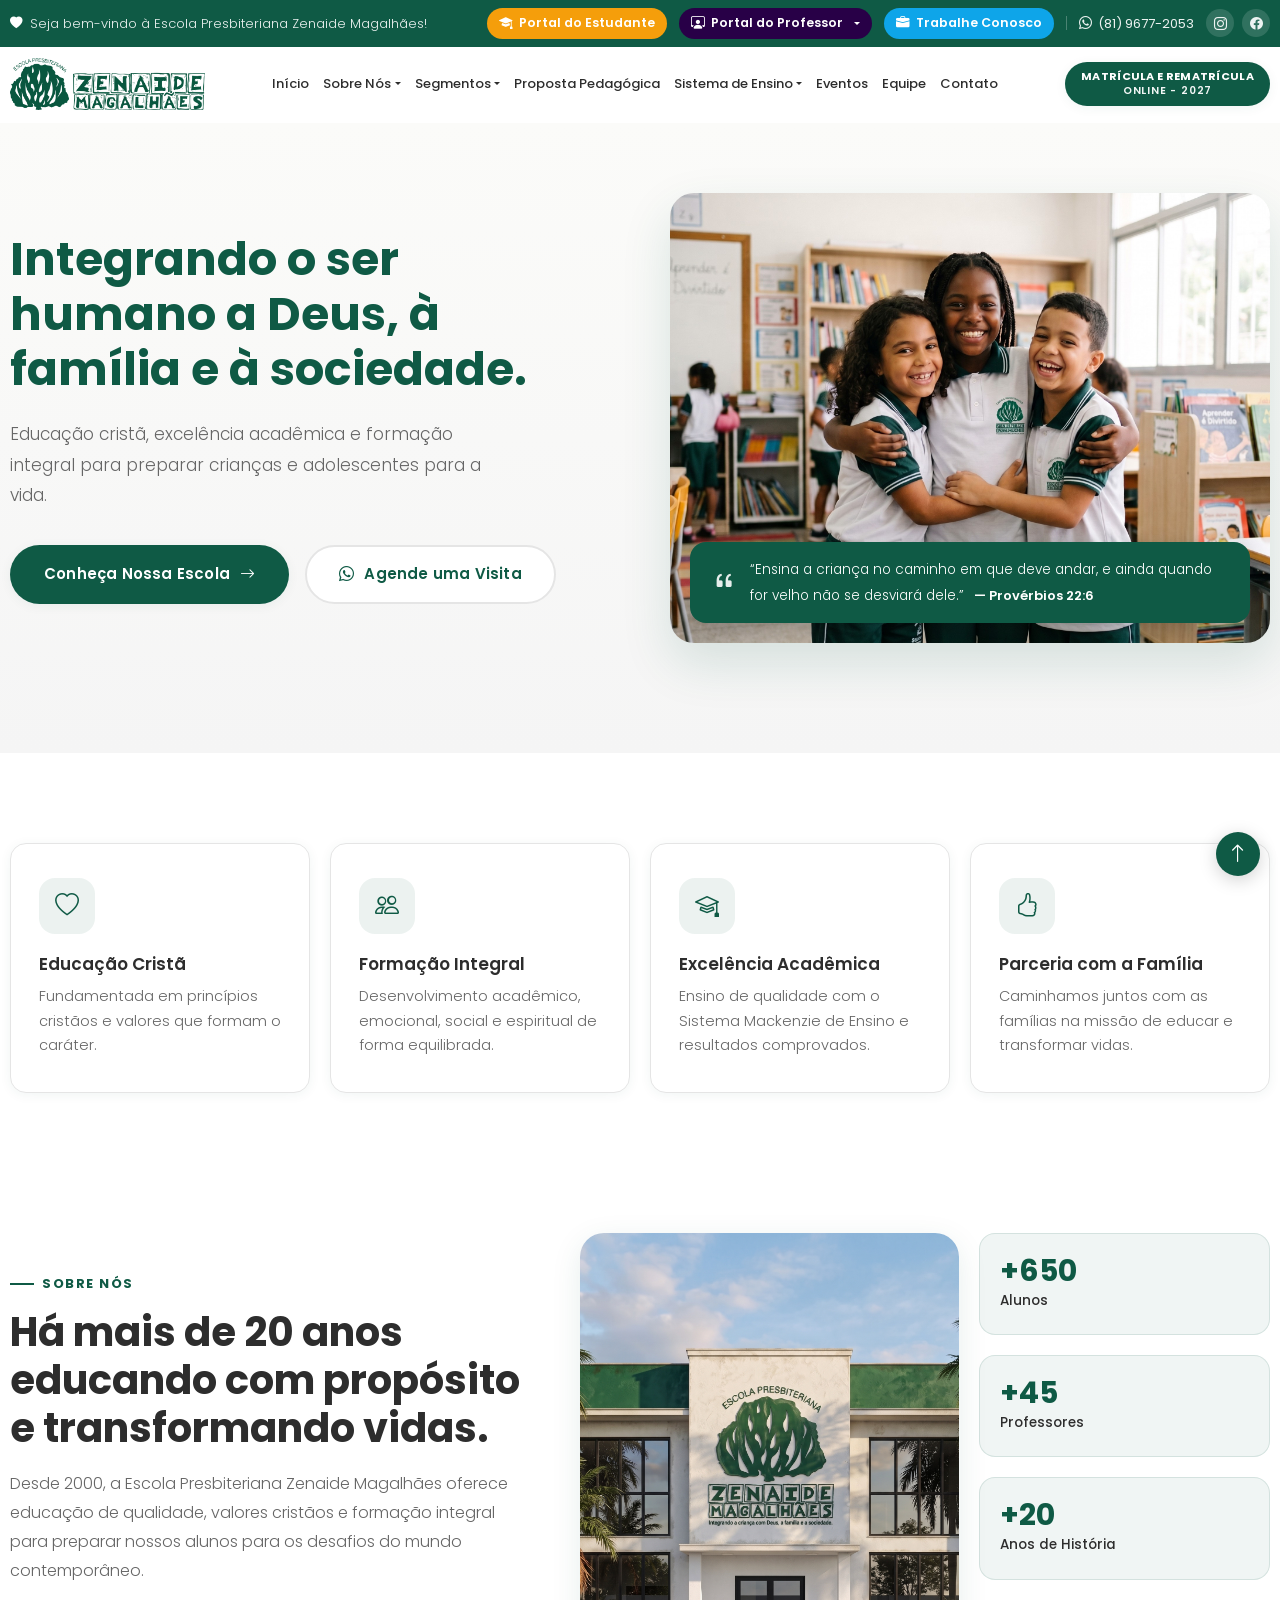
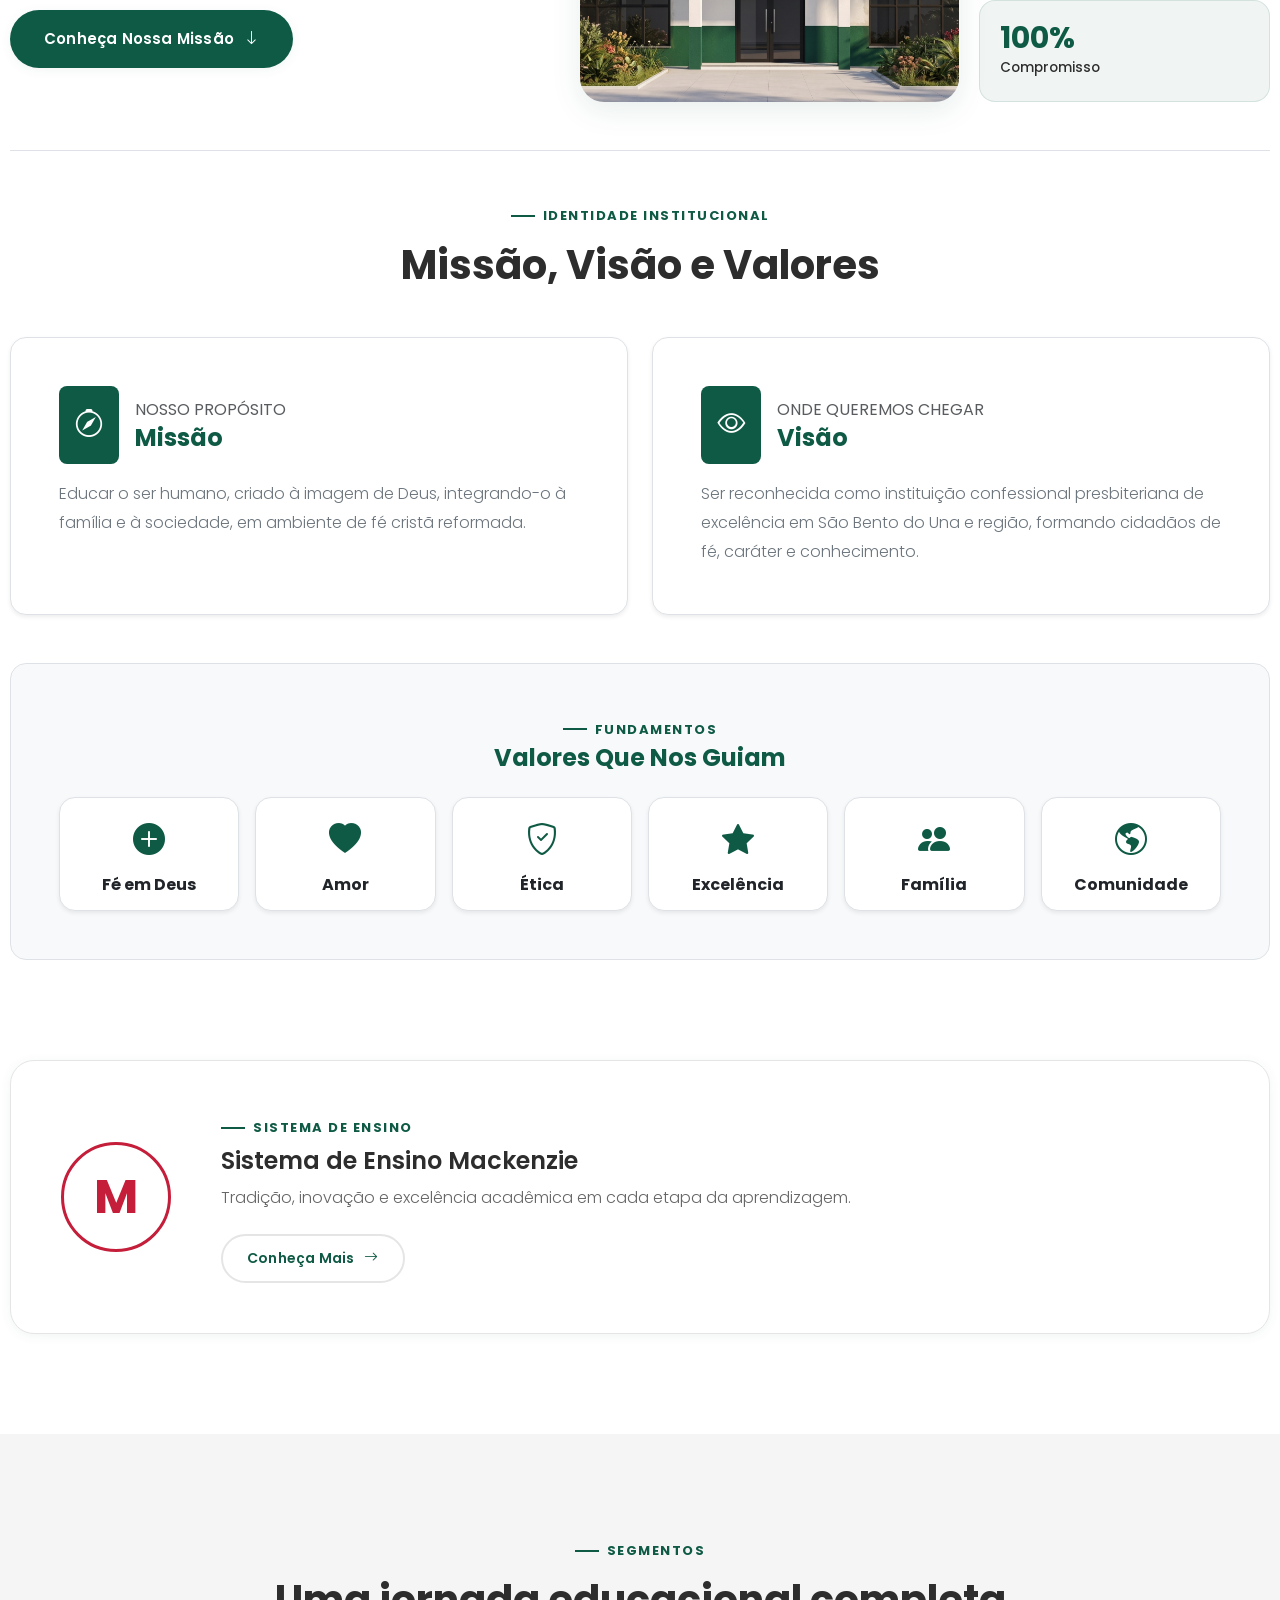
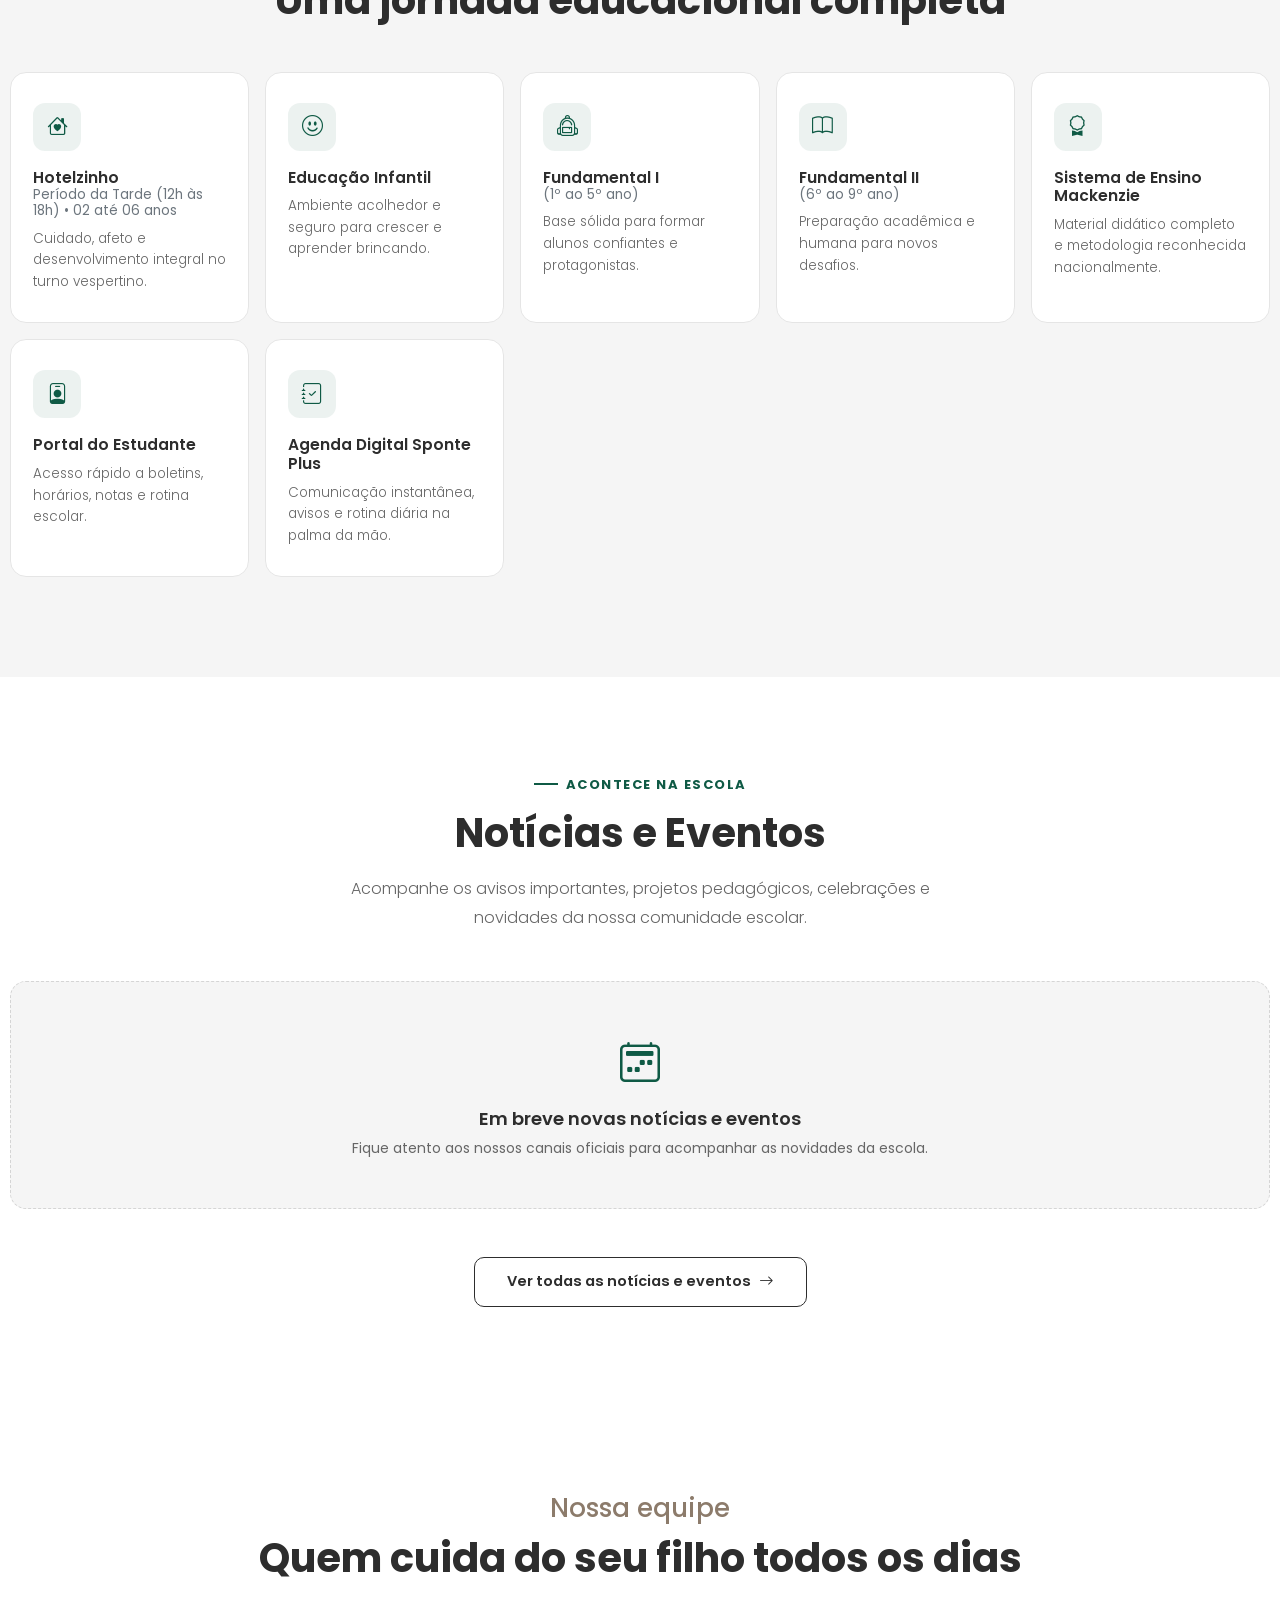
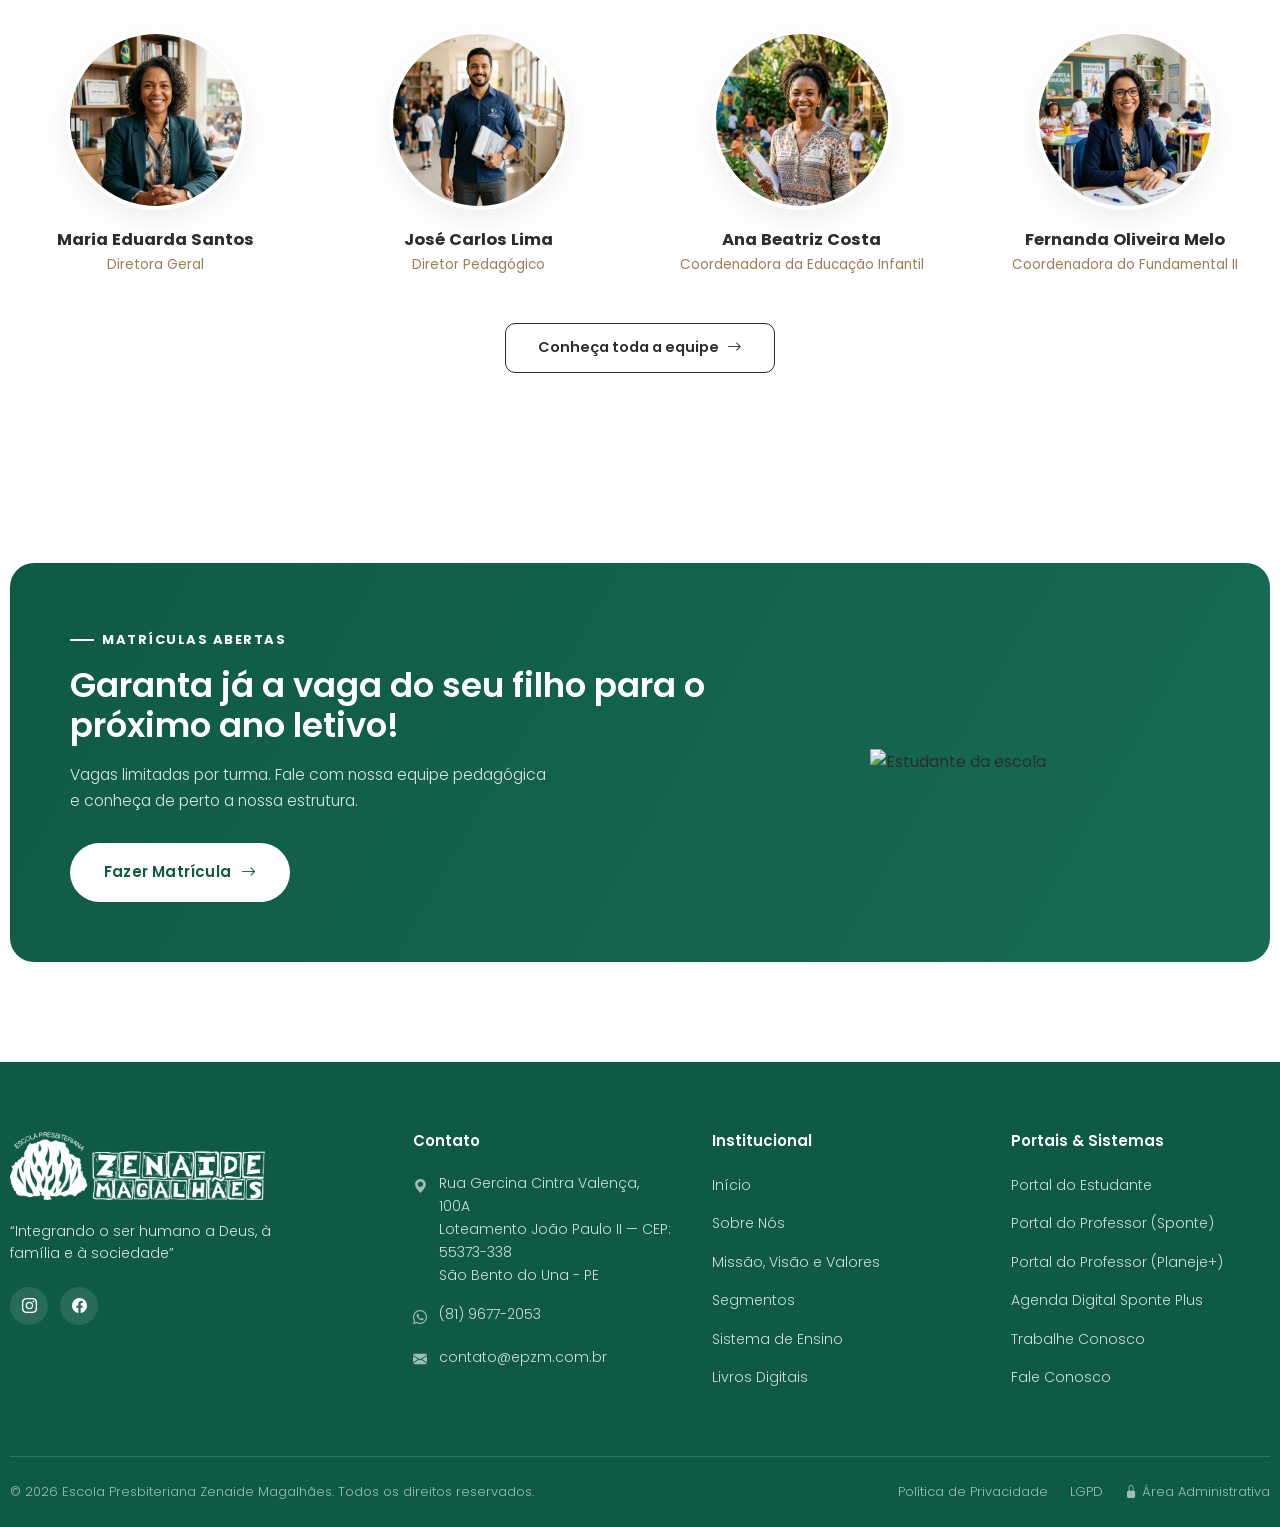
==== commit a1ac53a3: "feat: add administrative panel frontend and tour integration with public content scripts" ====
--- a/index.html
+++ b/index.html
@@ -50,23 +50,19 @@
       <div class="container-custom">
         <div class="topbar-welcome d-none d-lg-flex">
           <i class="bi bi-heart-fill"></i>
-          <span>Seja bem-vindo à Escola Presbiteriana Zenaide Magalhães!</span>
+          <span data-config-welcome-text>Seja bem-vindo à Escola Presbiteriana Zenaide Magalhães!</span>
         </div>
         <div class="topbar-links">
-          <div class="d-inline-flex align-items-center gap-2" data-dynamic-topbar-buttons>
-            <a href="javascript:void(0)" onclick="return false;" data-config-portal-estudante data-toggle-item="portal-estudante" class="topbar-item btn-portal-estudante" title="Portal do Estudante" style="cursor: default;"><i
-                class="bi bi-mortarboard-fill"></i><span class="topbar-label">Portal do Estudante</span></a>
-            <a href="mailto:contato@epzm.com.br?subject=Trabalhe%20Conosco" data-config-trabalhe-conosco data-toggle-item="trabalhe-conosco" class="topbar-item" title="Trabalhe Conosco"><i class="bi bi-briefcase-fill"></i><span
-                class="topbar-label">Trabalhe Conosco</span></a>
-          </div>
+          <a href="javascript:void(0)" onclick="return false;" class="topbar-item btn-portal-estudante" title="Portal do Estudante" style="cursor: default;"><i
+              class="bi bi-mortarboard-fill"></i><span class="topbar-label">Portal do Estudante</span></a>
 
           <!-- PORTAL DO PROFESSOR DROPDOWN -->
-          <div class="dropdown d-inline-block" data-toggle-item="portal-professor">
+          <div class="dropdown d-inline-block">
             <a href="#" class="topbar-item btn-portal-professor dropdown-toggle" data-bs-toggle="dropdown"
               aria-expanded="false" title="Portal do Professor">
               <i class="bi bi-person-workspace"></i><span class="topbar-label">Portal do Professor</span>
             </a>
-            <ul class="dropdown-menu dropdown-menu-custom shadow border-0" data-dynamic-portal-professor>
+            <ul class="dropdown-menu dropdown-menu-custom shadow border-0">
               <li>
                 <a class="dropdown-item d-flex align-items-center gap-2 py-2"
                   href="https://www.sponteeducacional.net.br/Default.aspx" target="_blank" rel="noopener">
@@ -81,6 +77,9 @@
               </li>
             </ul>
           </div>
+
+          <a href="mailto:contato@epzm.com.br?subject=Trabalhe%20Conosco" data-config-trabalhe-conosco class="topbar-item btn-trabalhe-conosco" title="Trabalhe Conosco"><i
+              class="bi bi-briefcase-fill"></i><span class="topbar-label">Trabalhe Conosco</span></a>
 
           <div class="topbar-divider d-none d-md-block"></div>
           <a href="tel:+558196772053" data-config-tel-link class="topbar-item topbar-phone" title="WhatsApp / Atendimento"><i
@@ -304,9 +303,9 @@
               <div class="hero-quote-card">
                 <i class="bi bi-quote"></i>
                 <div>
-                  <blockquote>&ldquo;Ensina a criança no caminho em que deve andar, e ainda quando for velho não se
+                  <blockquote data-config-hero-quote>&ldquo;Ensina a criança no caminho em que deve andar, e ainda quando for velho não se
                     desviará dele.&rdquo;</blockquote>
-                  <cite>— Provérbios 22:6</cite>
+                  <cite data-config-hero-cite>— Provérbios 22:6</cite>
                 </div>
               </div>
             </div>
--- a/css/style.css
+++ b/css/style.css
@@ -313,41 +313,64 @@
 .topbar {
   background: var(--color-primary);
   color: rgba(255, 255, 255, 0.92);
-  font-size: 13.5px;
+  font-size: 13px;
   font-weight: 300;
-  padding: 9px 0;
+  padding: 8px 0;
 }
 
 .topbar .container-custom {
   display: flex;
   align-items: center;
   justify-content: space-between;
-  gap: 20px;
+  gap: 16px;
 }
 
 .topbar-welcome {
   display: flex;
   align-items: center;
-  gap: 8px;
+  gap: 7px;
+  min-width: 0;
+  flex: 0 1 auto;
+  white-space: nowrap;
+  overflow: hidden;
+}
+
+.topbar-welcome span {
+  overflow: hidden;
+  text-overflow: ellipsis;
+}
+
+.topbar-welcome strong {
+  font-weight: 600;
+  color: #ffffff;
+}
+
+.hero-quote-card blockquote strong {
+  font-weight: 700;
+  color: #ffffff;
 }
 
 .topbar-welcome i {
   color: #ffffff;
-  font-size: 13px;
+  font-size: 12.5px;
+  flex-shrink: 0;
 }
 
 .topbar-links {
   display: flex;
   align-items: center;
-  gap: 26px;
+  gap: 12px;
+  flex-shrink: 0;
 }
 
 .topbar-links a {
-  display: flex;
+  display: inline-flex;
   align-items: center;
   gap: 6px;
   color: rgba(255, 255, 255, 0.92);
   font-weight: 400;
+  white-space: nowrap;
+  flex-shrink: 0;
 }
 
 .topbar-links a:hover {
@@ -359,15 +382,17 @@
 .topbar-links a.btn-portal-estudante {
   background: #F59E0B;
   color: #FFFFFF !important;
+  font-size: 12.5px;
   font-weight: 600;
-  padding: 5px 14px;
+  padding: 5px 12px;
   border-radius: 50px;
   transition: var(--transition-base);
 }
 
 .topbar-links a.btn-portal-estudante i {
   color: #FFFFFF;
-  font-size: 14px;
+  font-size: 13.5px;
+  line-height: 1;
 }
 
 .topbar-links a.btn-portal-estudante:hover {
@@ -381,15 +406,17 @@
 .topbar-links a.btn-portal-professor {
   background: #280047;
   color: #FFFFFF !important;
+  font-size: 12.5px;
   font-weight: 600;
-  padding: 5px 14px;
+  padding: 5px 12px;
   border-radius: 50px;
   transition: var(--transition-base);
 }
 
 .topbar-links a.btn-portal-professor i {
   color: #FFFFFF;
-  font-size: 14px;
+  font-size: 13.5px;
+  line-height: 1;
 }
 
 .topbar-links a.btn-portal-professor:hover,
@@ -400,6 +427,41 @@
   transform: translateY(-2px);
 }
 
+/* Botão Opcional da Barra Superior (personalizável pelo painel /admin/) */
+.topbar-links a.btn-trabalhe-conosco {
+  background: var(--trabalhe-bg, #0EA5E9);
+  color: var(--trabalhe-color, #FFFFFF) !important;
+  font-size: 12.5px;
+  font-weight: 600;
+  padding: 5px 12px;
+  border-radius: 50px;
+  transition: var(--transition-base);
+}
+
+.topbar-links a.btn-trabalhe-conosco i {
+  color: var(--trabalhe-color, #FFFFFF) !important;
+  font-size: 13.5px;
+  line-height: 1;
+}
+
+.topbar-links a.btn-trabalhe-conosco:hover {
+  background: var(--trabalhe-bg, #0EA5E9);
+  color: var(--trabalhe-color, #FFFFFF) !important;
+  filter: brightness(0.9);
+  opacity: 1;
+  transform: translateY(-2px);
+}
+
+@media (max-width: 1199.98px) {
+  .topbar-welcome {
+    display: none !important;
+  }
+
+  .topbar .container-custom {
+    justify-content: flex-end;
+  }
+}
+
 .topbar-links .dropdown-toggle::after {
   margin-left: 5px;
   vertical-align: middle;
@@ -434,22 +496,35 @@
 .topbar-social {
   display: flex;
   align-items: center;
-  gap: 14px;
+  gap: 8px;
+  flex-shrink: 0;
 }
 
 .topbar-social a {
-  width: 26px;
-  height: 26px;
+  width: 28px;
+  height: 28px;
+  padding: 0;
   border-radius: 50%;
-  background: rgba(255, 255, 255, 0.12);
-  display: flex;
+  background: rgba(255, 255, 255, 0.14);
+  display: inline-flex;
   align-items: center;
   justify-content: center;
-  font-size: 12.5px;
+  font-size: 13px;
+  line-height: 1;
+}
+
+.topbar-social a i,
+.topbar-social a i::before,
+.footer-social a i,
+.footer-social a i::before {
+  display: block;
+  line-height: 1;
+  vertical-align: 0;
 }
 
 .topbar-social a:hover {
   background: rgba(255, 255, 255, 0.25);
+  transform: translateY(-1px);
 }
 
 /* ==========================================================================
@@ -684,12 +759,30 @@
 
 .hero-quote-card blockquote {
   font-size: 13.5px;
-  font-style: italic;
+  font-style: normal;
   font-weight: 300;
-  line-height: 1.5;
+  line-height: 1.55;
   margin: 0;
   display: inline;
   color: #FFFFFF;
+}
+
+.hero-quote-card blockquote strong {
+  font-weight: 700;
+}
+
+.hero-quote-card blockquote em {
+  font-style: italic;
+}
+
+.hero-quote-card blockquote u {
+  text-decoration: underline;
+  text-underline-offset: 3px;
+}
+
+.hero-quote-card blockquote s {
+  text-decoration: line-through;
+  opacity: 0.85;
 }
 
 .hero-quote-card cite {
--- a/css/responsive.css
+++ b/css/responsive.css
@@ -111,6 +111,16 @@
 
   .topbar-links .dropdown a.topbar-item.btn-portal-professor i {
     color: #FFFFFF !important;
+  }
+
+  .topbar-links a.topbar-item.btn-trabalhe-conosco {
+    background: var(--trabalhe-bg, #0EA5E9) !important;
+    color: var(--trabalhe-color, #FFFFFF) !important;
+    padding: 0 !important;
+  }
+
+  .topbar-links a.topbar-item.btn-trabalhe-conosco i {
+    color: var(--trabalhe-color, #FFFFFF) !important;
   }
 
   .topbar-links .dropdown-menu {
